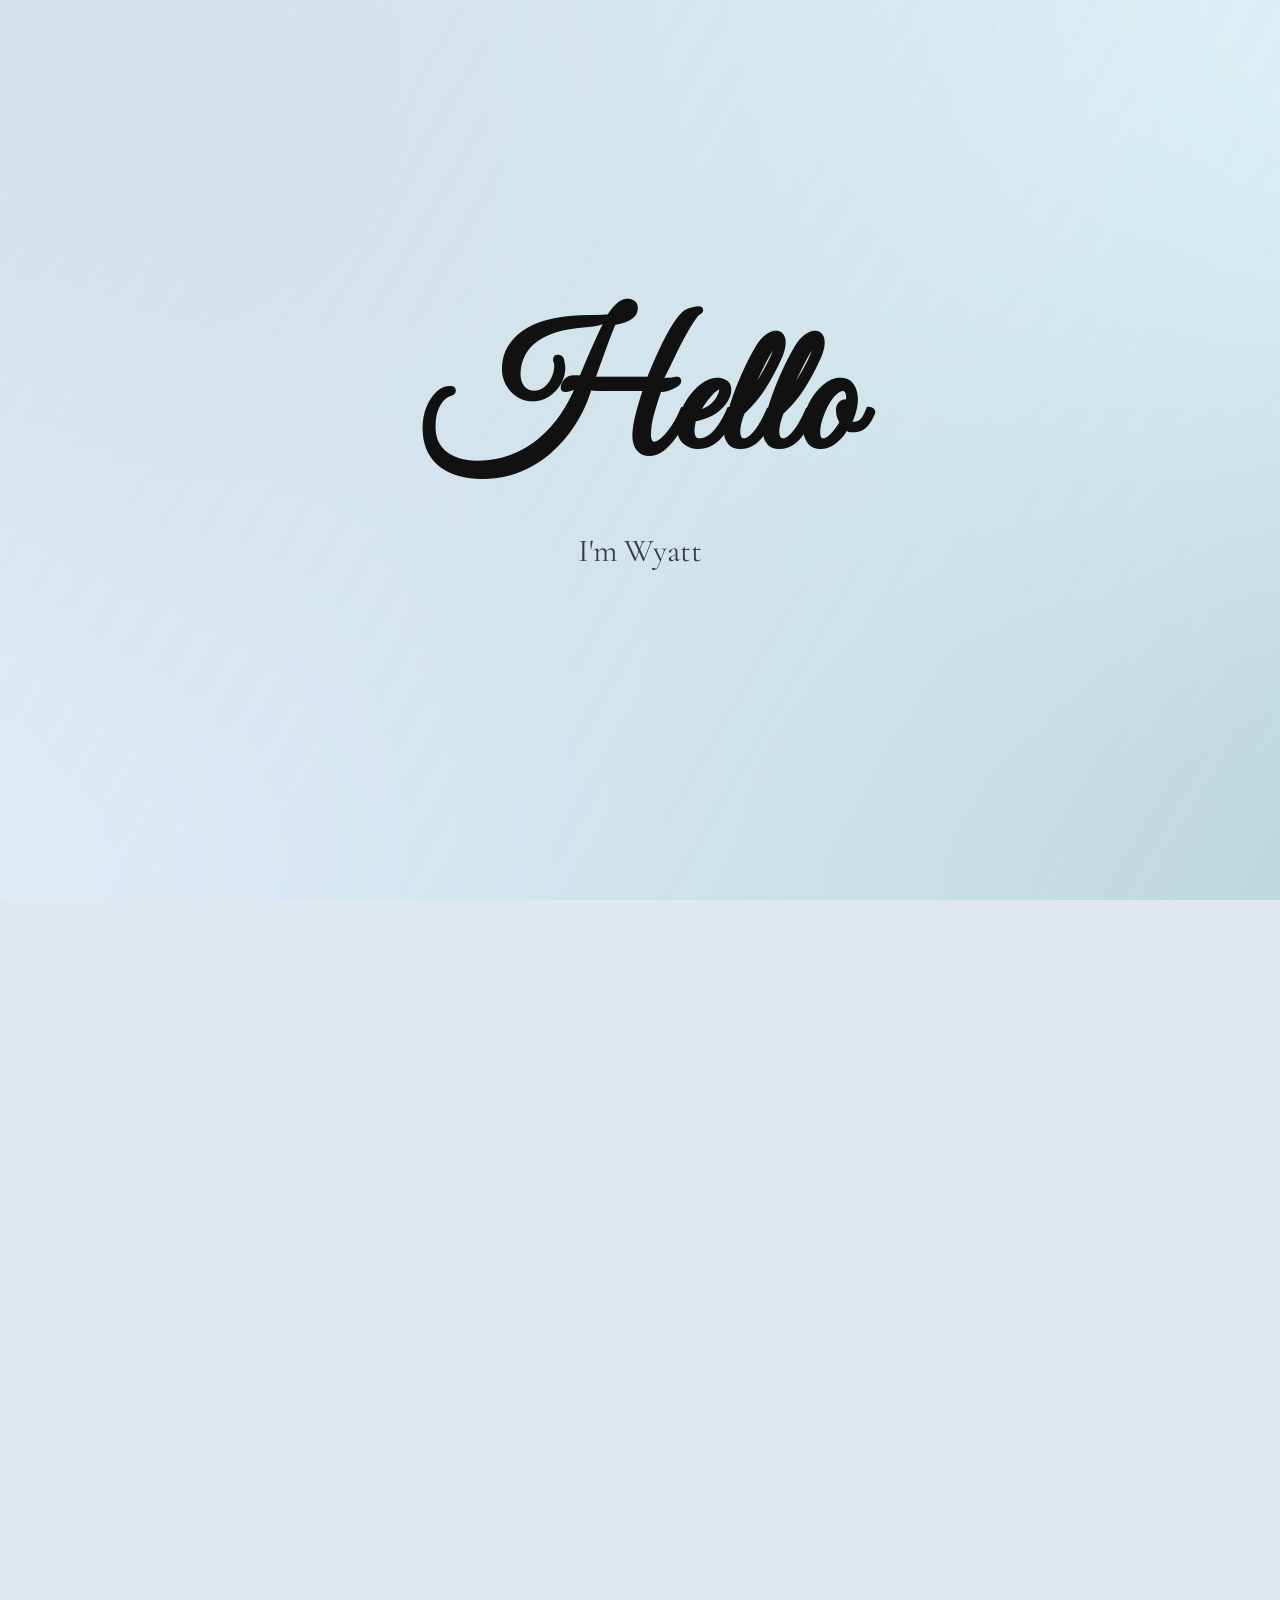
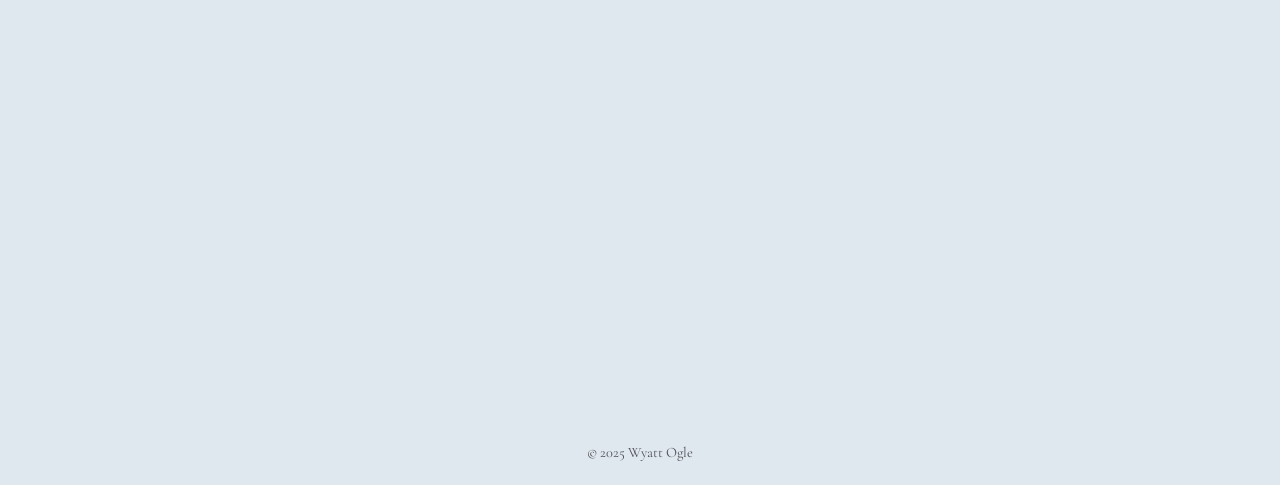
==== index.html @ b4d044b2 "worked heavily to completely change ui" ====
<!DOCTYPE html>
<html lang="en">
<head>
  <link href="https://fonts.googleapis.com/css2?family=Cormorant+Garamond:wght@400;500;600;700&family=Great+Vibes&display=swap" rel="stylesheet">
  <meta charset="UTF-8">
  <meta name="viewport" content="width=device-width, initial-scale=1.0">
  <title>Wyatt Ogle - Portfolio</title>
  <link rel="stylesheet" href="style.css">
</head>
<body>
  <section class="hero" id="hero">
    <div class="hero-inner">
      <h1 class="hero-title" id="hero-title">Hello</h1>
      <p class="hero-subtitle" id="hero-subtitle">I'm Wyatt</p>
      <p class="hero-hint" id="hero-hint" aria-hidden="true">Scroll for more</p>
    </div>
  </section>

  <div class="page-shell">
    <header class="topbar" id="topbar">
      <div class="topbar-inner">
        <nav class="tabs">
          <button class="tab active" type="button" data-tab="aboutme">About Me</button>
          <button class="tab" type="button" data-tab="education">Education</button>
          <button class="tab" type="button" data-tab="work">Experience</button>
          <button class="tab" type="button" data-tab="projects">Projects</button>
        </nav>
      </div>
    </header>

    <div class="container content-shell">
      <aside class="profile">
        <img src="images/your-headshot.jpg" class="profile-pic" alt="Wyatt Ogle headshot">
        <h1 class="profile-name" id="profile-name">Wyatt Ogle</h1>
        <div class="subtitle-badge" id="subtitle-badge">WashU CS &amp; Econ Student</div>
        <div class="profile-contact-list">
          <button class="contact-item" type="button" onclick="copyEmail()" title="Copy email">
            <span id="copy-popup" class="copy-popup">Email copied to clipboard</span>
            <span class="icon-box">
              <svg xmlns="http://www.w3.org/2000/svg" width="20" height="20" viewBox="0 0 24 24" fill="none" stroke="currentColor" stroke-width="2" stroke-linecap="round" stroke-linejoin="round" class="lucide lucide-mail-icon lucide-mail"><path d="m22 7-8.991 5.727a2 2 0 0 1-2.009 0L2 7"/><rect x="2" y="4" width="20" height="16" rx="2"/></svg>
            </span>
            <span>
              <span class="contact-label">EMAIL</span>
              <span class="contact-info-text" id="email-text">ogle.wyatt28@gmail.com</span>
            </span>
          </button>
          <a class="contact-item" id="linkedin-link" href="https://linkedin.com/in/wyattogle28" target="_blank">
            <span class="icon-box">
              <svg xmlns="http://www.w3.org/2000/svg" width="20" height="20" viewBox="0 0 24 24" fill="none" stroke="currentColor" stroke-width="2" stroke-linecap="round" stroke-linejoin="round" class="lucide lucide-linkedin-icon lucide-linkedin"><path d="M16 8a6 6 0 0 1 6 6v7h-4v-7a2 2 0 0 0-2-2 2 2 0 0 0-2 2v7h-4v-7a6 6 0 0 1 6-6z"/><rect width="4" height="12" x="2" y="9"/><circle cx="4" cy="4" r="2"/></svg>
            </span>
            <span>
              <span class="contact-label">LINKEDIN</span>
              <span class="contact-info-text" id="linkedin-text">linkedin.com/in/wyattogle28</span>
            </span>
          </a>
          <a class="contact-item" id="github-link" href="https://github.com/Wogle0724" target="_blank">
            <span class="icon-box">
              <svg xmlns="http://www.w3.org/2000/svg" width="20" height="20" viewBox="0 0 24 24" fill="none" stroke="currentColor" stroke-width="2" stroke-linecap="round" stroke-linejoin="round" class="lucide lucide-github-icon lucide-github"><path d="M15 22v-4a4.8 4.8 0 0 0-1-3.5c3 0 6-2 6-5.5.08-1.25-.27-2.48-1-3.5.28-1.15.28-2.35 0-3.5 0 0-1 0-3 1.5-2.64-.5-5.36-.5-8 0C6 2 5 2 5 2c-.3 1.15-.3 2.35 0 3.5A5.403 5.403 0 0 0 4 9c0 3.5 3 5.5 6 5.5-.39.49-.68 1.05-.85 1.65-.17.6-.22 1.23-.15 1.85v4"/><path d="M9 18c-4.51 2-5-2-7-2"/></svg>
            </span>
            <span>
              <span class="contact-label">GITHUB</span>
              <span class="contact-info-text" id="github-text">github.com/Wogle0724</span>
            </span>
          </a>
          <div class="contact-item not-link">
            <span class="icon-box">
              <svg xmlns="http://www.w3.org/2000/svg" width="20" height="20" viewBox="0 0 24 24" fill="none" stroke="currentColor" stroke-width="2" stroke-linecap="round" stroke-linejoin="round" class="lucide lucide-map-pin-icon lucide-map-pin"><path d="M20 10c0 4.993-5.539 10.193-7.399 11.799a1 1 0 0 1-1.202 0C9.539 20.193 4 14.993 4 10a8 8 0 0 1 16 0"/><circle cx="12" cy="10" r="3"/></svg>
            </span>
            <span>
              <span class="contact-label">LOCATION</span>
              <span class="contact-info-text" id="location-text">San Diego, CA</span>
            </span>
          </div>
        </div>
      </aside>

      <main class="main-content">
        <section id="aboutme" class="tab-content active">
          <h2 class="section-title section-title-primary">About Me</h2>

          <div class="about-grid">
            <div class="about-card about-overview">
              <h3 class="subsection-subtitle">Overview</h3>
              <div id="about-description"></div>
            </div>

            <div class="about-card">
              <h3 class="subsection-subtitle">Skills</h3>
              <p><span id="skills-text"></span></p>
            </div>

            <div class="about-card">
              <h3 class="subsection-subtitle">Interests</h3>
              <p><span id="interests-text"></span></p>
            </div>

            <div class="about-card about-groups">
              <h3 class="subsection-subtitle">Groups &amp; Involvement</h3>
              <ul id="groups-list"></ul>
            </div>
          </div>
        </section>

        <section id="education" class="tab-content">
          <h2 class="subsection-title section-title-primary section-title-tight">Education</h2>
          <div class="timeline" id="education-timeline"></div>
        </section>

        <section id="work" class="tab-content">
          <h2 class="subsection-title section-title-primary section-title-tight">Work Experience</h2>
          <div class="timeline" id="work-timeline"></div>

          <h2 class="subsection-title section-title-primary section-title-leadership">Leadership &amp; Involvement</h2>
          <div class="timeline" id="leadership-timeline"></div>
        </section>

        <section id="projects" class="tab-content">
          <h2 class="subsection-title section-title-primary section-title-tight">Projects</h2>
          <div class="projects-grid" id="projects-grid"></div>
        </section>
      </main>
    </div>
  </div>

  <footer>
    <p>© 2025 Wyatt Ogle</p>
  </footer>

  <script src="scripts/renderResume.js" defer></script>
  <script src="scripts/uiInteractions.js" defer></script>
</body>
</html>
---- style.css ----
:root {
  --background: #dfe7ef;
  --card: rgba(255, 255, 255, 0.25);
  --primary: #111111;
  --primary-gradient: linear-gradient(140deg, rgba(17, 17, 17, 0.12) 0%, rgba(17, 17, 17, 0.02) 100%);
  --secondary: #1f1f1f;
  --text: #111111;
  --dim-text: #2b2b2b;
  --border: rgba(0, 0, 0, 0.12);
  --contact-card-bg: rgba(255, 255, 255, 0.18);
  --shadow: 0 18px 40px rgba(0, 0, 0, 0.16);
  --glass-bg: linear-gradient(140deg, rgba(255, 255, 255, 0.48) 0%, rgba(255, 255, 255, 0.18) 100%);
  --glass-border: rgba(255, 255, 255, 0.55);
  --glass-shadow: 0 18px 40px rgba(0, 0, 0, 0.16);
  --glass-blur: 16px;
  --bg-image: url("images/background.png");
  --content-max: 1100px;
  --content-pad: 16px;
  --sidebar-width: 270px;
  --topbar-height: 64px;
}

body {
  font-family: 'Cormorant Garamond', serif;
  background: var(--background);
  background-image: var(--bg-image);
  background-size: cover;
  background-position: center;
  background-attachment: fixed;
  color: var(--text);
  margin: 0;
  padding: 0;
  position: relative;
}

body::before {
  content: "";
  position: fixed;
  inset: 0;
  background: linear-gradient(120deg, rgba(226, 236, 245, 0.88), rgba(210, 230, 240, 0.72));
  z-index: -1;
}

.profile-name, h1, h2, h3, h4 {
  font-family: 'Cormorant Garamond', serif;
  color: var(--text);
}

.section-title-primary {
  color: var(--primary);
}

.section-title-tight {
  margin-bottom: -0.6rem;
}

.section-title-leadership {
  margin-top: 1.5rem;
  margin-bottom: -0.8rem;
}

.page-shell {
  padding-bottom: 80px;
}

.hero {
  min-height: 100vh;
  display: grid;
  place-items: center;
  padding: 0 24px;
  text-align: center;
}

.hero-title {
  font-family: 'Great Vibes', cursive;
  font-size: clamp(4.5rem, 14vw, 11rem);
  letter-spacing: 0.02em;
  color: var(--primary);
  margin: 0;
  letter-spacing: 0.01em;
}

.hero-subtitle {
  margin: 12px 0 0 0;
  font-size: clamp(1.2rem, 2.8vw, 2rem);
  color: rgba(17, 17, 17, 0.8);
}

.hero-hint {
  margin: 12px 0 0 0;
  font-size: 1.1rem;
  color: rgba(17, 17, 17, 0.45);
  opacity: 0;
  transform: translateY(6px);
  transition: opacity 0.35s ease, transform 0.35s ease;
}

.hero-hint.show {
  opacity: 1;
  transform: translateY(0);
}

.topbar {
  position: fixed;
  top: 18px;
  left: 50%;
  transform: translate(-50%, -140%);
  opacity: 0;
  pointer-events: none;
  transition: none;
  width: min(var(--content-max), calc(100% - (var(--content-pad) * 2)));
  z-index: 20;
  will-change: transform, opacity;
}

.topbar-inner {
  background-color: var(--background);
  background-image: var(--bg-image);
  background-size: cover;
  background-position: center;
  background-attachment: fixed;
  border: none;
  border-radius: 0;
  box-shadow: 0 10px 28px rgba(0, 0, 0, 0.14);
  padding: 12px 0 10px;
  position: relative;
}

.topbar-inner::after {
  content: "";
  position: absolute;
  left: 0;
  right: 0;
  bottom: 0;
  height: 1px;
  background: rgba(0, 0, 0, 0.7);
  box-shadow: 0 4px 14px rgba(0, 0, 0, 0.28), 0 0 12px rgba(0, 0, 0, 0.25);
}

.container {
  display: grid;
  grid-template-columns: minmax(240px, var(--sidebar-width)) minmax(0, 1fr);
  gap: 32px;
  max-width: var(--content-max);
  margin: 0 auto;
  padding: calc(var(--topbar-height) + 20px) var(--content-pad) 0;
  align-items: start;
}

header, .profile, .main-content {
  background: transparent;
  border-color: transparent;
}

/* Left Sticky Profile Sidebar */
.profile {
  background: none;
  border-radius: 28px;
  box-shadow: none;
  padding: 28px 22px;
  min-width: 240px;
  max-width: var(--sidebar-width);
  display: flex;
  flex-direction: column;
  align-items: center;
  margin-bottom: 18px;
  text-align: center;
  position: sticky;
  top: calc(var(--topbar-height) + 44px);
  max-height: calc(100vh - 120px);
  overflow-y: auto;
  border: none;
  backdrop-filter: blur(12px);
  transform: translateX(-120%);
  opacity: 0;
  transition: none;
  will-change: transform, opacity;
}

.profile-name {
  font-size: 1.7rem;
  font-weight: 700;
  margin: 5px 0 10px 0;
  letter-spacing: -1.5px;
  color: var(--text);
}

.profile-pic {
  width: 140px;
  height: 140px;
  border-radius: 28px;
  object-fit: cover;
  margin-bottom: 12px;
  border: 2px solid rgba(17, 17, 17, 0.1);
  display: block;
  align-self: center;
}

.subtitle-badge {
  display: inline-block;
  background: rgba(17, 17, 17, 0.1);
  color: var(--primary);
  border-radius: 999px;
  font-size: 0.8rem;
  font-weight: 700;
  padding: 7px 24px 6px 24px;
  margin-bottom: 22px;
  margin-top: 10px;
}

.profile-contact-list {
  display: flex;
  flex-direction: column;
  gap: 12px;
  width: 100%;
  max-width: 100%;
  box-sizing: border-box;
}

.contact-item {
  display: flex;
  align-items: center;
  gap: 15px;
  padding: 12px 16px;
  background: rgba(255, 255, 255, 0.5);
  border: none;
  box-shadow: 0 10px 18px rgba(0, 0, 0, 0.12);
  width: 100%;
  min-width: 0;
  max-width: 100%;
  overflow: hidden;
  text-align: left;
  box-sizing: border-box;
  transition: transform 0.2s ease, box-shadow 0.2s ease;
  outline: none;
  cursor: pointer;
  position: relative;
  color: var(--text);
  border-radius: 18px;
  font-family: 'Cormorant Garamond', serif;
}

.contact-item:hover {
  transform: translateY(-2px);
  box-shadow: 0 14px 24px rgba(0, 0, 0, 0.16);
}

a.contact-item {
  text-decoration: none;
  color: inherit;
  border: none;
}

.icon-box {
  min-width: 40px;
  height: 40px;
  background: rgba(17, 17, 17, 0.08);
  border-radius: 14px;
  border: none;
  display: flex;
  align-items: center;
  justify-content: center;
}
.icon-box svg {
  stroke: var(--primary);
  color: var(--primary);
  fill: none;
}

.contact-label {
  display: block;
  font-size: 0.8rem;
  font-weight: 700;
  color: var(--primary);
  letter-spacing: 0.03em;
  margin-bottom: 2px;
  font-family: 'Cormorant Garamond', serif;
}

.contact-info-text {
  font-size: 0.95rem;
  color: var(--text);
  font-weight: 400;
  display: block;
  white-space: nowrap;
  text-overflow: ellipsis;
  overflow: hidden;
  max-width: 170px;
}

.not-link {
  cursor: default;
}

@media (max-width: 500px) {
  .contact-info-text {
    max-width: 90px;
  }
}

/* Right Main Content */
.main-content {
  flex: 1;
  background: none;
  border-radius: 24px;
  padding: 32px 32px 24px 32px;
  min-width: 0;
  display: flex;
  flex-direction: column;
  border: none;
  backdrop-filter: blur(14px);
  transform: translateX(48px);
  opacity: 0;
  transition: none;
  will-change: transform, opacity;
}

/* Tabs */
.tabs {
  display: flex;
  gap: 24px;
  width: 100%;
  border-bottom: none;
  margin-bottom: 0;
  justify-content: center;
}

.tab {
  border: none;
  padding: 10px 22px;
  font-size: 1.05rem;
  cursor: pointer;
  color: rgba(17, 17, 17, 0.7);
  border-radius: 999px;
  transition: box-shadow 0.2s ease, color 0.2s ease;
  font-weight: 600;
  text-align: center;
  font-family: 'Cormorant Garamond', serif;
  backdrop-filter: blur(6px);
  background: none;
  box-shadow: none;
}
.tab:hover {
  color: var(--primary);
  text-shadow: 0 0 30px rgba(0, 0, 0, 0.22);
}
.tab.active {
  background: none;
  color: var(--primary);
  text-shadow: 0 0 30px rgba(0, 0, 0, 0.22);
  font-weight: 700;
}

/* Tab Content */
.tab-content {
  display: none;
  animation: fadeIn 0.5s;
}
.tab-content.active {
  display: block;
}

@keyframes fadeIn {
  from {opacity: 0;}
  to {opacity: 1;}
}

/* Footer */
footer {
  text-align: center;
  margin: 40px 0 24px 0;
  color: rgba(17, 17, 17, 0.7);
  font-size: 0.9rem;
}

/* Responsive Design */
@media (max-width: 900px) {
  .container {
    grid-template-columns: 1fr;
    gap: 24px;
  }
  .profile {
    width: 100%;
    margin-bottom: 18px;
    padding: 18px 18px 12px 18px;
    position: relative;
    top: 0;
    max-height: none;
    transform: translateY(16px);
  }
  .topbar {
    width: calc(100% - 24px);
  }
  .topbar-inner {
    border-radius: 0;
  }
  .profile-pic {
    width: 90px;
    height: 90px;
    margin-right: 18px;
    margin-bottom: 18px;
  }
  .main-content {
    padding: 20px 10px;
  }
}

@media (max-width: 600px) {
  .profile, .main-content {
    border-radius: 0;
    box-shadow: none;
    padding: 12px 4vw;
  }
  .container {
    padding: calc(var(--topbar-height) + 16px) 12px 0;
  }
}

/* Projects Grid — match timeline card vibe */
.projects-grid {
  display: grid;
  grid-template-columns: 1fr 1fr;
  gap: 22px;                /* tighter like timeline spacing */
  margin-top: 1.5rem;       /* align with other sections */
}

.project-card {
  position: relative;
  display: block;
  border-radius: 22px;                      /* match .timeline-card radius */
  background: var(--contact-card-bg);       /* same card background */
  border: 1.5px solid var(--border);        /* same subtle outline */
  box-shadow: var(--shadow);
  overflow: hidden;
  cursor: pointer;
  transition: transform 120ms ease, box-shadow 120ms ease, border-color 120ms ease;
}

/* keep the lift small like other components */
.project-card:hover {
  transform: translateY(-2px);
  box-shadow: 0 12px 26px rgba(0, 0, 0, 0.14);
  border-color: rgba(0, 0, 0, 0.2);
}

/* image keeps consistent ratio and rounded corners inside the card */
.project-card img {
  width: 100%;
  aspect-ratio: 16 / 9;     /* consistent tile height */
  object-fit: cover;
  display: block;
  border-bottom: 1px solid var(--border);
}

/* turn overlay into a neat caption bar instead of full gradient */
.project-overlay {
  position: static;         /* sit as a normal caption block */
  background: transparent;
  padding: 12px 14px 14px 14px;
}

.project-overlay h3 {
  margin: 0 0 4px 0;
  font-size: 1.1rem;
  font-weight: 700;
  color: var(--primary);
  text-shadow: none;        /* match timeline text look */
  letter-spacing: 0.01em;
}

.project-overlay p {
  margin: 0;
  font-size: 0.98rem;
  color: var(--dim-text);   /* match secondary text tone */
  opacity: 1;
}

/* Keyboard focus like other subtle buttons */
.project-card:focus-visible {
  outline: none;
  box-shadow: 0 0 0 3px rgba(245,176,65,0.22);
}

/* Responsive: single column on small screens */
@media (max-width: 800px) {
  .projects-grid {
    grid-template-columns: 1fr;
  }
}

/* Remove default link underline for project tiles */
.project-card,
.project-card:link,
.project-card:visited,
.project-card:hover,
.project-card:active {
  text-decoration: none;
  color: inherit;
}

/* Make sure inner text never gets underlined on hover */
.project-card h3,
.project-card p {
  text-decoration: none;
}

/* Timeline */
.timeline {
  position: relative;
  margin: 2.5rem 0 0 0;
  max-width: 650px;
  display: flex;
  flex-direction: column;
  gap: 2.5rem;
}

.timeline::before {
  content: "";
  position: absolute;
  left: 38px;
  top: calc(40px + 1rem);
  bottom: calc(40px + 1rem);
  width: 2.5px;
  background: var(--border);
  z-index: 0;
}

.timeline-card {
  position: relative;
  display: flex;
  align-items: center;
  background: var(--contact-card-bg);
  border-radius: 22px;
  border: 1.5px solid var(--border); /* Adjust the last value for opacity */
  min-height: 120px;
  padding: 1.2rem 1.7rem 1.2rem 3.7rem;
  z-index: 1;
}

.timeline-dot {
  position: absolute;
  left: 18px;
  top: 50%;
  transform: translateY(-50%);
  width: 12px;
  height: 12px;
  background: rgba(17, 17, 17, 0.08);
  border: 3px solid var(--primary);
  border-radius: 50%;
  box-shadow: 0 0 0 3px var(--border);
  z-index: 2;
}

.timeline-card-content {
  width: 100%;
}

.timeline-card-header {
  display: flex;
  justify-content: space-between;
  align-items: center;
  gap: 16px;
  margin-bottom: 0.7rem;
}

.timeline-card li > b,
.timeline-card p > b {
  color: var(--secondary);
}

.timeline-pill {
  margin-left: auto; /* For fallback */
  background: rgba(17, 17, 17, 0.08);
  color: var(--primary);
  border-radius: 10px;
  padding: 5px 18px 4px 18px;
  font-weight: 600;
  font-size: 1.08rem;
  display: inline-block;
  letter-spacing: 0.02em;
  white-space: nowrap;
}

.timeline-card-header h3 {
  font-size: 1.2rem;
  font-weight: 500;
  margin: 0;
  color: var(--primary);
}

.timeline-card ul {
  margin: 0.7rem 0 0 0;
  padding-left: 1.2em;
  font-size: 1.02rem;
  color: var(--text);
  list-style: none;
}

.timeline-card ul li {
  margin: 0.6em 0;
  line-height: 1.5;
  list-style-type: disc;
}

@media (max-width: 700px) {
  .timeline {
    max-width: 100%;
    padding-left: 0;
  }
  .timeline-card {
    padding-left: 2.7rem;
  }
  .timeline-dot {
    left: 6px;
  }
  .timeline::before {
    left: 14px;
  }
}

.copy-popup {
  position: fixed;
  left: 50%;
  bottom: 40px;
  transform: translateX(-50%);
  background: #111111;
  color: #f5f5f5;
  padding: 12px 26px;
  border-radius: 16px;
  font-weight: 700;
  font-size: 1rem;
  letter-spacing: 0.01em;
  box-shadow: 0 10px 24px rgba(0, 0, 0, 0.2);
  opacity: 0;
  pointer-events: none;
  z-index: 9999;
  transition: opacity 0.28s;
}
.copy-popup.show {
  opacity: 1;
}

.position-title {
  display: block;
  margin-top: -5px;
  margin-bottom: 1rem;
  font-size: 1.08rem;
  font-weight: 500;
  color: var(--primary);    /* Gold */
  font-family: 'Cormorant Garamond', serif;
  letter-spacing: 0.01em;
}

/* One-card layout for the project detail */
.project-detail {
  background: var(--contact-card-bg);
  border: 1.5px solid var(--border);
  border-radius: 22px;
  box-shadow: var(--shadow);
  padding: 18px;
  display: grid;
  gap: 16px;
}

/* Make inner sections transparent so it reads as one card */
.project-detail-header,
.project-detail-bullets,
.project-detail-demo {
  background: transparent;
  border: 0;
  box-shadow: none;
  padding: 0;
}

/* Soft separators between sections (not after the last one) */
.project-detail > .project-detail-header,
.project-detail > .project-detail-bullets {
  padding-bottom: 16px;
  border-bottom: 1px solid var(--border);
}
.project-detail > .project-detail-demo { padding-top: 4px; }

/* Compact, subtle back button (doesn't span) */
.back-button {
  width: 90px;
  align-self: start;           /* keep it small on the left */
  display: flex;
  gap: 6px;
  padding: 6px 10px;
  border-radius: 12px;
  border: 1px solid rgba(245,176,65,0.25);
  background: transparent;     /* no filled chip */
  color: var(--text);
  cursor: pointer;
  font-weight: 600;
  transition: border-color 120ms ease, transform 120ms ease, box-shadow 120ms ease, background 120ms ease;
}
.back-button .back-btn-line{
  margin-top: 2.5px;
}
.back-button svg { stroke: var(--primary); }
.back-button:hover {
  transform: translateY(-1px);
  border-color: rgba(245,176,65,0.45);
  background: #181824;
  box-shadow: 0 6px 22px rgba(245,176,65,0.10);
}
.back-button:focus-visible {
  outline: none;
  box-shadow: 0 0 0 3px rgba(245,176,65,0.22);
}

/* Keep header layout + polish image inside the single card */
.project-detail-header {
  display: grid;
  grid-template-columns: 1fr 1fr;
  gap: 16px;
  align-items: start;
}
@media (max-width: 900px) {
  .project-detail-header { grid-template-columns: 1fr; }
}

.project-detail-image {
  width: 100%;
  height: auto;
  max-height: 300px;
  object-fit: cover;
  border-radius: 16px;
  border: 1.5px solid var(--border);
  box-shadow: 0 10px 30px rgba(0,0,0,0.25);
}

.project-detail-meta h2 {
  margin: 0 0 4px 0;
  font-size: clamp(1.2rem, 2.5vw, 1.6rem); /* scales with viewport */
  font-weight: 700;
  color: var(--primary);
  letter-spacing: 0.01em;
  text-shadow: 0 2px 6px #18182470;
  text-wrap: balance;  /* balance lines for aesthetics */
}

.project-detail-meta{
  display: grid;
  grid-template-rows: auto 1fr; /* top row, spacer row, bottom row */
  gap: 16px;  
}

.project-detail-meta-top {
  display: flex;       /* so back button can align nicely */
  justify-content: flex-start;
  align-items: center;
  align-self: start;   /* stick to top */
}

.project-detail-meta-bottom {
  margin-top: auto;
  display: flex;
  flex-direction: column;
  gap: 6px;            /* spacing between h2, role, tech, etc. */
  align-self: end;     /* stick to bottom */
  position: relative;
  bottom: 0;
}

.project-role { opacity: 0.92; color: var(--text); margin-bottom: 6px; }
.project-tech { opacity: 0.9; color: var(--dim-text); font-size: 1rem; }

/* Bullets & demo content harmonized */
.project-detail-bullets ul {
  margin: 6px 0 0 1rem;
  padding: 0;
  list-style: disc;
  color: var(--text);
}
.project-detail-bullets li { margin: 6px 0; }

.project-detail-demo h3 {
  margin: 2px 0 10px 0;
  color: var(--primary);
  font-size: 1.1rem;
}

/* Video container matches the single-card vibe without extra card chrome */
.video-embed,
.video-placeholder {
  border-radius: 16px;
  overflow: hidden;
  box-shadow: var(--shadow);
  border: 1.5px solid var(--border);
  background: #0f0f16;
}
.video-embed { aspect-ratio: 16 / 9; max-width: 900px; }
.video-embed iframe { width: 100%; height: 100%; border: 0; display: block; }
.video-placeholder { opacity: 0.85; padding: 18px; color: var(--dim-text); max-width: 900px; }


/* ===== About Me layout ===== */
#aboutme .about-grid {
  display: grid;
  grid-template-columns: 1fr 1fr;  /* overview wide, details narrow */
  gap: 16px 24px;
  margin-top: 8px;
}
#aboutme .about-card {
  background: linear-gradient(180deg, rgba(255, 255, 255, 0.08) 0%, rgba(255, 255, 255, 0.02) 100%);
  border: none;
  border-radius: 18px;
  padding: 18px 20px;
  box-shadow: 0 0 30px rgba(0, 0, 0, 0.12);
  backdrop-filter: blur(12px);
}
#aboutme .about-card h3.subsection-subtitle {
  margin: 0 0 10px 0;
  color: var(--primary);
  font-weight: 700;
  font-size: 1.5rem;
  font-family: 'Cormorant Garamond', serif;
  letter-spacing: 0.02em;
}

/* Make the overview span the row; its paragraphs can sit in 2 cols */
#aboutme .about-overview {
  grid-column: 1 / -1; /* full width top row */
}
#about-description {
  display: grid;
  grid-template-columns: 1fr 1fr;
  gap: 12px 20px;
}

/* Groups card can stretch if needed */
#aboutme .about-groups {
  grid-column: 1 / -1; /* full width bottom row on desktop */
}

/* Groups list spacing */
#groups-list {
  margin: 6px 0 0 1rem;
  padding: 0;
  list-style: disc;
  font-size: 1.15rem;
  font-family: 'Cormorant Garamond', serif;
}
#groups-list li { margin: 4px 0; line-height: 1.4; }

/* Inline label alignment for Skills/Interests */
#aboutme p {
  margin: 6px 0;
  line-height: 1.6;
  font-size: 1.15rem;
  font-family: 'Cormorant Garamond', serif;
}
#aboutme p strong {
  display: inline-block;
  min-width: 90px; /* label width for Skills/Interests */
  font-family: 'Cormorant Garamond', serif;
  font-size: 1rem;
}

/* Responsive */
@media (max-width: 900px) {
  #aboutme .about-grid {
    grid-template-columns: 1fr; /* stack */
  }
  #about-description {
    grid-template-columns: 1fr; /* paragraphs stack */
  }
  #aboutme .about-groups {
    grid-column: auto;
  }
}

/* Glass effect for widgets and cards (override base surfaces) */
.profile,
.main-content,
.contact-item,
.project-card,
.timeline-card,
.project-detail,
#aboutme .about-card,
.video-embed,
.video-placeholder {
  background: var(--glass-bg);
  border: 1.5px solid var(--glass-border);
  box-shadow: var(--glass-shadow);
  backdrop-filter: blur(var(--glass-blur));
  -webkit-backdrop-filter: blur(var(--glass-blur));
}
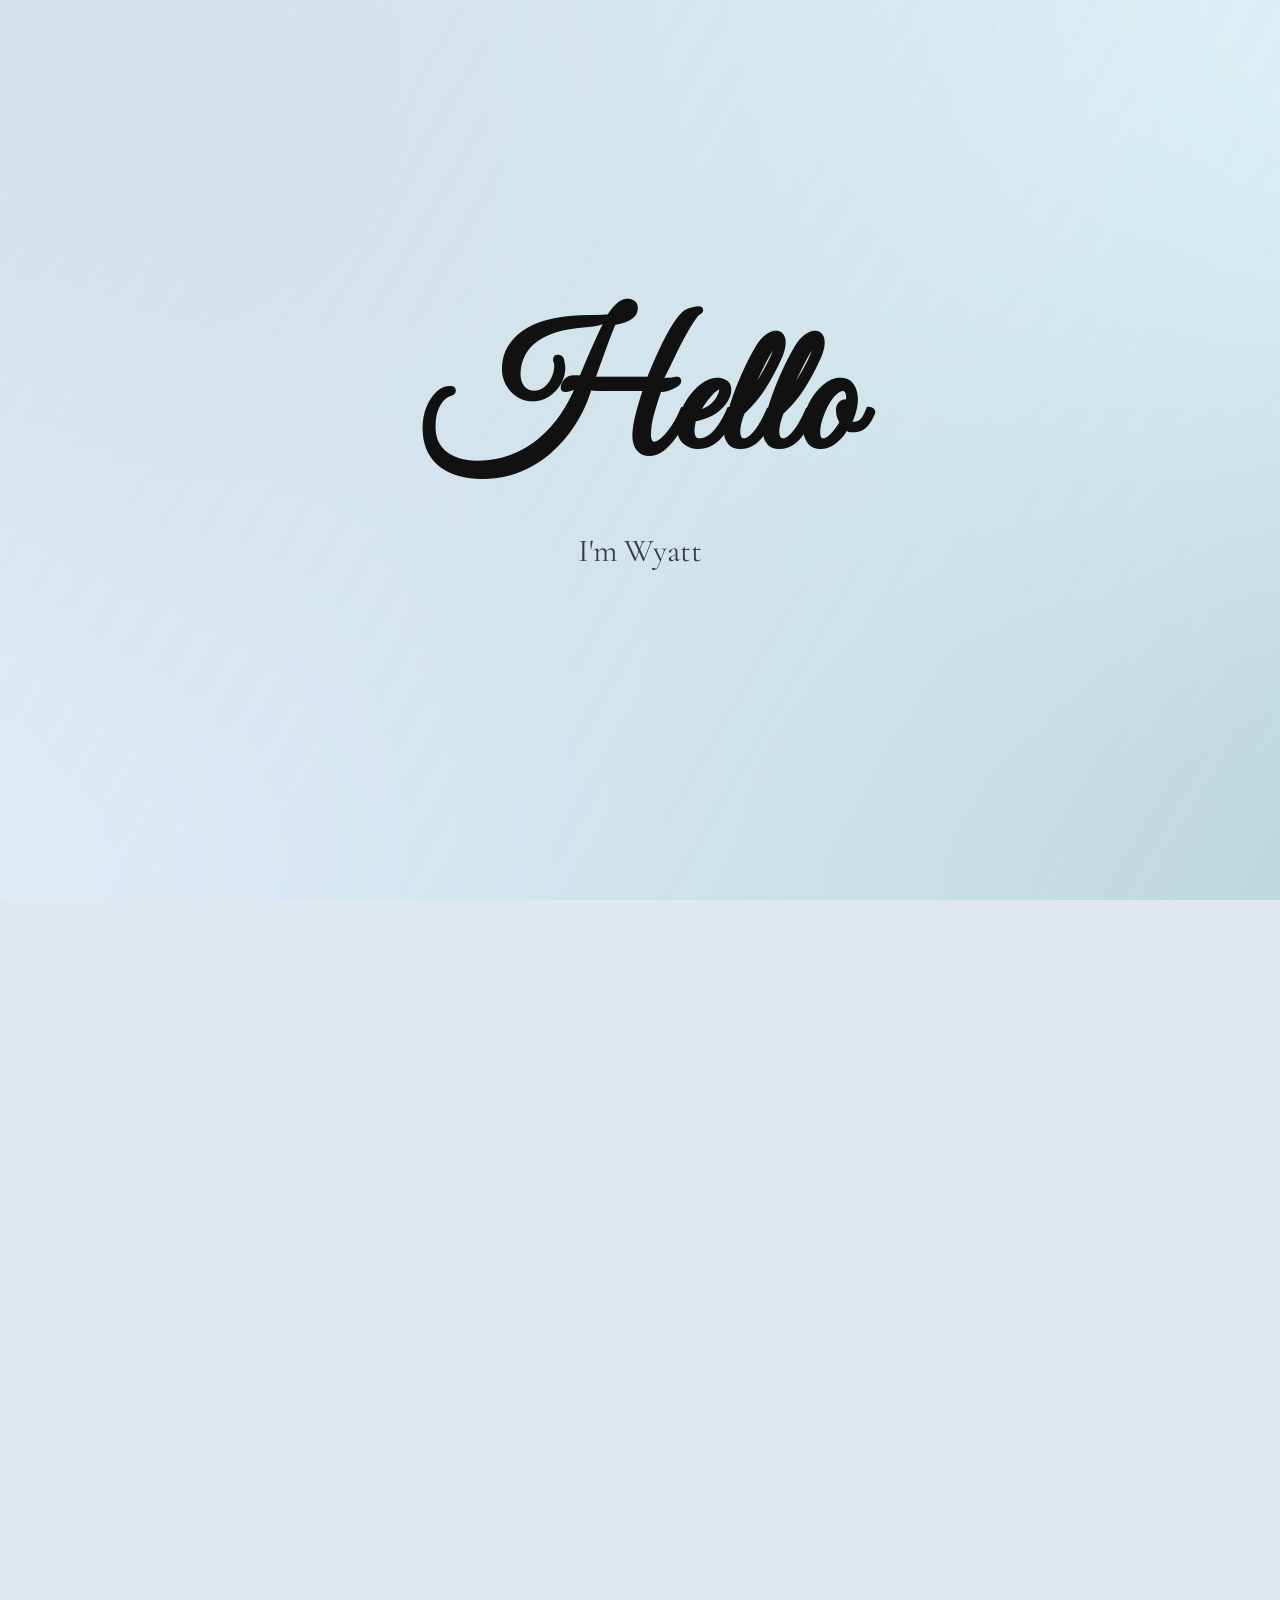
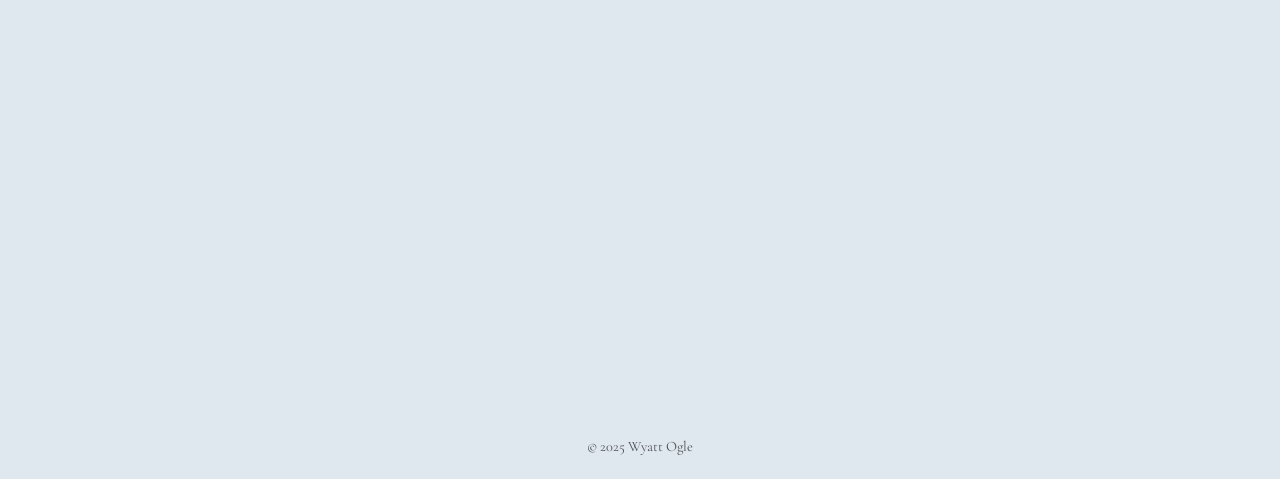
==== commit 2d77c4dd: "worked on styling even more" ====
--- a/index.html
+++ b/index.html
@@ -8,6 +8,18 @@
   <link rel="stylesheet" href="style.css">
 </head>
 <body>
+  <header class="topbar" id="topbar">
+    <div class="topbar-inner">
+      <nav class="tabs">
+        <button class="tab active" type="button" data-tab="aboutme">About Me</button>
+        <button class="tab" type="button" data-tab="education">Education</button>
+        <button class="tab" type="button" data-tab="work">Experience</button>
+        <button class="tab" type="button" data-tab="projects">Projects</button>
+      </nav>
+    </div>
+  </header>
+
+  <div class="content-mask-wrap">
   <section class="hero" id="hero">
     <div class="hero-inner">
       <h1 class="hero-title" id="hero-title">Hello</h1>
@@ -17,17 +29,6 @@
   </section>
 
   <div class="page-shell">
-    <header class="topbar" id="topbar">
-      <div class="topbar-inner">
-        <nav class="tabs">
-          <button class="tab active" type="button" data-tab="aboutme">About Me</button>
-          <button class="tab" type="button" data-tab="education">Education</button>
-          <button class="tab" type="button" data-tab="work">Experience</button>
-          <button class="tab" type="button" data-tab="projects">Projects</button>
-        </nav>
-      </div>
-    </header>
-
     <div class="container content-shell">
       <aside class="profile">
         <img src="images/your-headshot.jpg" class="profile-pic" alt="Wyatt Ogle headshot">
@@ -125,6 +126,7 @@
   <footer>
     <p>© 2025 Wyatt Ogle</p>
   </footer>
+  </div>
 
   <script src="scripts/renderResume.js" defer></script>
   <script src="scripts/uiInteractions.js" defer></script>
--- a/style.css
+++ b/style.css
@@ -1,23 +1,20 @@
 :root {
   --background: #dfe7ef;
-  --card: rgba(255, 255, 255, 0.25);
   --primary: #111111;
-  --primary-gradient: linear-gradient(140deg, rgba(17, 17, 17, 0.12) 0%, rgba(17, 17, 17, 0.02) 100%);
   --secondary: #1f1f1f;
   --text: #111111;
   --dim-text: #2b2b2b;
   --border: rgba(0, 0, 0, 0.12);
-  --contact-card-bg: rgba(255, 255, 255, 0.18);
-  --shadow: 0 18px 40px rgba(0, 0, 0, 0.16);
   --glass-bg: linear-gradient(140deg, rgba(255, 255, 255, 0.48) 0%, rgba(255, 255, 255, 0.18) 100%);
   --glass-border: rgba(255, 255, 255, 0.55);
-  --glass-shadow: 0 18px 40px rgba(0, 0, 0, 0.16);
+  --glass-shadow: 0 10px 30px rgba(0, 0, 0, 0.16);
   --glass-blur: 16px;
   --bg-image: url("images/background.png");
   --content-max: 1100px;
   --content-pad: 16px;
   --sidebar-width: 270px;
   --topbar-height: 64px;
+  --topbar-mask-height: 82px; /* top offset (18px) + bar height */
 }
 
 body {
@@ -46,21 +43,20 @@
   color: var(--text);
 }
 
-.section-title-primary {
-  color: var(--primary);
-}
-
-.section-title-tight {
-  margin-bottom: -0.6rem;
-}
-
-.section-title-leadership {
-  margin-top: 1.5rem;
-  margin-bottom: -0.8rem;
-}
+.section-title-primary { 
+  color: var(--primary); 
+  font-family: 'Cormorant Garamond', serif;
+  font-size: 2.5rem;
+  font-weight: 700;
+  letter-spacing: 0.02em;
+  margin-bottom: 1.5rem;
+  text-shadow: 0 1px 10px rgba(0, 0, 0, 0.15);
+}
+.section-title-tight { margin-bottom: -0.6rem; }
+.section-title-leadership { margin-top: 1.5rem; margin-bottom: -0.8rem; }
 
 .page-shell {
-  padding-bottom: 80px;
+  padding-bottom: 40px;
 }
 
 .hero {
@@ -74,20 +70,20 @@
 .hero-title {
   font-family: 'Great Vibes', cursive;
   font-size: clamp(4.5rem, 14vw, 11rem);
-  letter-spacing: 0.02em;
+  letter-spacing: 0.01em;
   color: var(--primary);
   margin: 0;
-  letter-spacing: 0.01em;
-}
-
+}
+
+.hero-subtitle,
+.hero-hint {
+  margin: 12px 0 0 0;
+}
 .hero-subtitle {
-  margin: 12px 0 0 0;
   font-size: clamp(1.2rem, 2.8vw, 2rem);
   color: rgba(17, 17, 17, 0.8);
 }
-
 .hero-hint {
-  margin: 12px 0 0 0;
   font-size: 1.1rem;
   color: rgba(17, 17, 17, 0.45);
   opacity: 0;
@@ -101,40 +97,67 @@
 }
 
 .topbar {
+  --topbar-inner-width: min(var(--content-max), calc(100% - (var(--content-pad) * 2)));
   position: fixed;
-  top: 18px;
-  left: 50%;
-  transform: translate(-50%, -140%);
+  top: 0;
+  left: 0;
+  right: 0;
+  width: 100%;
+  height: var(--topbar-mask-height);
+  transform: translateY(-140%);
   opacity: 0;
   pointer-events: none;
   transition: none;
-  width: min(var(--content-max), calc(100% - (var(--content-pad) * 2)));
   z-index: 20;
   will-change: transform, opacity;
-}
-
-.topbar-inner {
-  background-color: var(--background);
-  background-image: var(--bg-image);
-  background-size: cover;
-  background-position: center;
-  background-attachment: fixed;
-  border: none;
-  border-radius: 0;
-  box-shadow: 0 10px 28px rgba(0, 0, 0, 0.14);
-  padding: 12px 0 10px;
-  position: relative;
-}
-
-.topbar-inner::after {
+  display: flex;
+  justify-content: center;
+  align-items: flex-end;
+  backdrop-filter: blur(14px);
+  -webkit-backdrop-filter: blur(14px);
+}
+
+/* Opacity gradient: 0 from left edge to topbar-inner start, opaque on topbar-inner, 0 from topbar-inner end to right edge; 0 at top then full opacity from 22% down */
+.topbar::before {
+  content: "";
+  position: absolute;
+  inset: 0;
+  z-index: 0;
+  background: linear-gradient(120deg, rgba(226, 236, 245, 0.88), rgba(210, 230, 240, 0.72));
+  mask-image:
+    linear-gradient(to right, transparent 0, black calc(50% - var(--topbar-inner-width) / 2), black calc(50% + var(--topbar-inner-width) / 2), transparent 100%),
+    linear-gradient(to bottom, transparent 0, transparent 22%, black 100%);
+  mask-size: 100% 100%;
+  mask-position: 0 0;
+  mask-composite: intersect;
+  -webkit-mask-image:
+    linear-gradient(to right, transparent 0, black calc(50% - var(--topbar-inner-width) / 2), black calc(50% + var(--topbar-inner-width) / 2), transparent 100%),
+    linear-gradient(to bottom, transparent 0, transparent 22%, black 100%);
+  -webkit-mask-size: 100% 100%;
+  -webkit-mask-position: 0 0;
+  -webkit-mask-composite: source-in;
+}
+
+.topbar::after {
   content: "";
   position: absolute;
   left: 0;
   right: 0;
   bottom: 0;
   height: 1px;
+  z-index: 1;
   background: rgba(0, 0, 0, 0.7);
   box-shadow: 0 4px 14px rgba(0, 0, 0, 0.28), 0 0 12px rgba(0, 0, 0, 0.25);
+}
+
+.topbar-inner {
+  position: relative;
+  z-index: 1;
+  background: transparent;
+  border: none;
+  border-radius: 0;
+  padding: 12px 0 10px;
+  width: var(--topbar-inner-width);
 }
 
 .container {
@@ -147,30 +170,26 @@
   align-items: start;
 }
 
-header, .profile, .main-content {
+header {
   background: transparent;
   border-color: transparent;
 }
 
-/* Left Sticky Profile Sidebar */
+/* Left Sticky Profile Sidebar (no card chrome – inner items are cards) */
 .profile {
-  background: none;
   border-radius: 28px;
-  box-shadow: none;
-  padding: 28px 22px;
+  padding: 28px 22px 30px 22px;
   min-width: 240px;
   max-width: var(--sidebar-width);
   display: flex;
   flex-direction: column;
   align-items: center;
-  margin-bottom: 18px;
+  margin-bottom: 24px;
   text-align: center;
   position: sticky;
-  top: calc(var(--topbar-height) + 44px);
+  top: calc(var(--topbar-height) + 20px);
   max-height: calc(100vh - 120px);
   overflow-y: auto;
-  border: none;
-  backdrop-filter: blur(12px);
   transform: translateX(-120%);
   opacity: 0;
   transition: none;
@@ -182,13 +201,12 @@
   font-weight: 700;
   margin: 5px 0 10px 0;
   letter-spacing: -1.5px;
-  color: var(--text);
 }
 
 .profile-pic {
   width: 140px;
   height: 140px;
-  border-radius: 28px;
+  border-radius: 50%;
   object-fit: cover;
   margin-bottom: 12px;
   border: 2px solid rgba(17, 17, 17, 0.1);
@@ -222,9 +240,6 @@
   align-items: center;
   gap: 15px;
   padding: 12px 16px;
-  background: rgba(255, 255, 255, 0.5);
-  border: none;
-  box-shadow: 0 10px 18px rgba(0, 0, 0, 0.12);
   width: 100%;
   min-width: 0;
   max-width: 100%;
@@ -248,7 +263,6 @@
 a.contact-item {
   text-decoration: none;
   color: inherit;
-  border: none;
 }
 
 .icon-box {
@@ -301,14 +315,11 @@
 /* Right Main Content */
 .main-content {
   flex: 1;
-  background: none;
   border-radius: 24px;
   padding: 32px 32px 24px 32px;
   min-width: 0;
   display: flex;
   flex-direction: column;
-  border: none;
-  backdrop-filter: blur(14px);
   transform: translateX(48px);
   opacity: 0;
   transition: none;
@@ -327,6 +338,7 @@
 
 .tab {
   border: none;
+  outline: none;
   padding: 10px 22px;
   font-size: 1.05rem;
   cursor: pointer;
@@ -339,17 +351,18 @@
   backdrop-filter: blur(6px);
   background: none;
   box-shadow: none;
-}
-.tab:hover {
+  -webkit-tap-highlight-color: transparent;
+}
+.tab:focus-visible {
+  outline: 2px solid rgba(17, 17, 17, 0.4);
+  outline-offset: 2px;
+}
+.tab:hover,
+.tab.active {
   color: var(--primary);
   text-shadow: 0 0 30px rgba(0, 0, 0, 0.22);
 }
-.tab.active {
-  background: none;
-  color: var(--primary);
-  text-shadow: 0 0 30px rgba(0, 0, 0, 0.22);
-  font-weight: 700;
-}
+.tab.active { font-weight: 700; }
 
 /* Tab Content */
 .tab-content {
@@ -378,9 +391,13 @@
   .container {
     grid-template-columns: 1fr;
     gap: 24px;
+    align-items: center;
   }
   .profile {
     width: 100%;
+    max-width: var(--sidebar-width);
+    margin-left: auto;
+    margin-right: auto;
     margin-bottom: 18px;
     padding: 18px 18px 12px 18px;
     position: relative;
@@ -388,11 +405,18 @@
     max-height: none;
     transform: translateY(16px);
   }
-  .topbar {
-    width: calc(100% - 24px);
-  }
   .topbar-inner {
     border-radius: 0;
+    padding: 10px var(--content-pad);
+  }
+  .tabs {
+    flex-wrap: wrap;
+    justify-content: center;
+    gap: 10px;
+  }
+  .tab {
+    padding: 8px 16px;
+    font-size: 0.95rem;
   }
   .profile-pic {
     width: 90px;
@@ -416,45 +440,39 @@
   }
 }
 
-/* Projects Grid — match timeline card vibe */
+/* Projects Grid */
 .projects-grid {
   display: grid;
   grid-template-columns: 1fr 1fr;
-  gap: 22px;                /* tighter like timeline spacing */
-  margin-top: 1.5rem;       /* align with other sections */
+  gap: 22px;
+  margin-top: 1.5rem;
 }
 
 .project-card {
   position: relative;
   display: block;
-  border-radius: 22px;                      /* match .timeline-card radius */
-  background: var(--contact-card-bg);       /* same card background */
-  border: 1.5px solid var(--border);        /* same subtle outline */
-  box-shadow: var(--shadow);
+  border-radius: 22px;
   overflow: hidden;
   cursor: pointer;
   transition: transform 120ms ease, box-shadow 120ms ease, border-color 120ms ease;
 }
 
-/* keep the lift small like other components */
 .project-card:hover {
   transform: translateY(-2px);
   box-shadow: 0 12px 26px rgba(0, 0, 0, 0.14);
   border-color: rgba(0, 0, 0, 0.2);
 }
 
-/* image keeps consistent ratio and rounded corners inside the card */
 .project-card img {
   width: 100%;
-  aspect-ratio: 16 / 9;     /* consistent tile height */
+  aspect-ratio: 16 / 9;
   object-fit: cover;
   display: block;
   border-bottom: 1px solid var(--border);
 }
 
-/* turn overlay into a neat caption bar instead of full gradient */
 .project-overlay {
-  position: static;         /* sit as a normal caption block */
+  position: static;
   background: transparent;
   padding: 12px 14px 14px 14px;
 }
@@ -464,19 +482,19 @@
   font-size: 1.1rem;
   font-weight: 700;
   color: var(--primary);
-  text-shadow: none;        /* match timeline text look */
   letter-spacing: 0.01em;
 }
 
 .project-overlay p {
   margin: 0;
   font-size: 0.98rem;
-  color: var(--dim-text);   /* match secondary text tone */
+  color: var(--dim-text);
   opacity: 1;
 }
 
-/* Keyboard focus like other subtle buttons */
-.project-card:focus-visible {
+/* Keyboard focus (shared with back-button) */
+.project-card:focus-visible,
+.back-button:focus-visible {
   outline: none;
   box-shadow: 0 0 0 3px rgba(245,176,65,0.22);
 }
@@ -511,29 +529,16 @@
   max-width: 650px;
   display: flex;
   flex-direction: column;
-  gap: 2.5rem;
-}
-
-.timeline::before {
-  content: "";
-  position: absolute;
-  left: 38px;
-  top: calc(40px + 1rem);
-  bottom: calc(40px + 1rem);
-  width: 2.5px;
-  background: var(--border);
-  z-index: 0;
+  gap: 2rem;
 }
 
 .timeline-card {
   position: relative;
   display: flex;
   align-items: center;
-  background: var(--contact-card-bg);
   border-radius: 22px;
-  border: 1.5px solid var(--border); /* Adjust the last value for opacity */
   min-height: 120px;
-  padding: 1.2rem 1.7rem 1.2rem 3.7rem;
+  padding: 1.2rem 1.7rem 1.7rem 3.7rem;
   z-index: 1;
 }
 
@@ -583,7 +588,7 @@
 
 .timeline-card-header h3 {
   font-size: 1.2rem;
-  font-weight: 500;
+  font-weight: 900;
   margin: 0;
   color: var(--primary);
 }
@@ -612,9 +617,6 @@
   }
   .timeline-dot {
     left: 6px;
-  }
-  .timeline::before {
-    left: 14px;
   }
 }
 
@@ -646,17 +648,14 @@
   margin-bottom: 1rem;
   font-size: 1.08rem;
   font-weight: 500;
-  color: var(--primary);    /* Gold */
+  color: var(--primary);
   font-family: 'Cormorant Garamond', serif;
   letter-spacing: 0.01em;
 }
 
 /* One-card layout for the project detail */
 .project-detail {
-  background: var(--contact-card-bg);
-  border: 1.5px solid var(--border);
   border-radius: 22px;
-  box-shadow: var(--shadow);
   padding: 18px;
   display: grid;
   gap: 16px;
@@ -680,34 +679,27 @@
 }
 .project-detail > .project-detail-demo { padding-top: 4px; }
 
-/* Compact, subtle back button (doesn't span) */
 .back-button {
   width: 90px;
-  align-self: start;           /* keep it small on the left */
+  align-self: start;
   display: flex;
   gap: 6px;
   padding: 6px 10px;
   border-radius: 12px;
   border: 1px solid rgba(245,176,65,0.25);
-  background: transparent;     /* no filled chip */
+  background: transparent;
   color: var(--text);
   cursor: pointer;
   font-weight: 600;
   transition: border-color 120ms ease, transform 120ms ease, box-shadow 120ms ease, background 120ms ease;
 }
-.back-button .back-btn-line{
-  margin-top: 2.5px;
-}
+.back-button .back-btn-line { margin-top: 2.5px; }
 .back-button svg { stroke: var(--primary); }
 .back-button:hover {
   transform: translateY(-1px);
   border-color: rgba(245,176,65,0.45);
   background: #181824;
   box-shadow: 0 6px 22px rgba(245,176,65,0.10);
-}
-.back-button:focus-visible {
-  outline: none;
-  box-shadow: 0 0 0 3px rgba(245,176,65,0.22);
 }
 
 /* Keep header layout + polish image inside the single card */
@@ -733,33 +725,31 @@
 
 .project-detail-meta h2 {
   margin: 0 0 4px 0;
-  font-size: clamp(1.2rem, 2.5vw, 1.6rem); /* scales with viewport */
+  font-size: clamp(1.2rem, 2.5vw, 1.6rem);
   font-weight: 700;
   color: var(--primary);
   letter-spacing: 0.01em;
   text-shadow: 0 2px 6px #18182470;
-  text-wrap: balance;  /* balance lines for aesthetics */
-}
-
-.project-detail-meta{
+  text-wrap: balance;
+}
+
+.project-detail-meta {
   display: grid;
-  grid-template-rows: auto 1fr; /* top row, spacer row, bottom row */
-  gap: 16px;  
-}
-
+  grid-template-rows: auto 1fr;
+  gap: 16px;
+}
 .project-detail-meta-top {
-  display: flex;       /* so back button can align nicely */
+  display: flex;
   justify-content: flex-start;
   align-items: center;
-  align-self: start;   /* stick to top */
-}
-
+  align-self: start;
+}
 .project-detail-meta-bottom {
   margin-top: auto;
   display: flex;
   flex-direction: column;
-  gap: 6px;            /* spacing between h2, role, tech, etc. */
-  align-self: end;     /* stick to bottom */
+  gap: 6px;
+  align-self: end;
   position: relative;
   bottom: 0;
 }
@@ -782,14 +772,11 @@
   font-size: 1.1rem;
 }
 
-/* Video container matches the single-card vibe without extra card chrome */
+/* Video container (glass applied via block below) */
 .video-embed,
 .video-placeholder {
   border-radius: 16px;
   overflow: hidden;
-  box-shadow: var(--shadow);
-  border: 1.5px solid var(--border);
-  background: #0f0f16;
 }
 .video-embed { aspect-ratio: 16 / 9; max-width: 900px; }
 .video-embed iframe { width: 100%; height: 100%; border: 0; display: block; }
@@ -799,17 +786,13 @@
 /* ===== About Me layout ===== */
 #aboutme .about-grid {
   display: grid;
-  grid-template-columns: 1fr 1fr;  /* overview wide, details narrow */
+  grid-template-columns: 1fr 1fr;
   gap: 16px 24px;
   margin-top: 8px;
 }
 #aboutme .about-card {
-  background: linear-gradient(180deg, rgba(255, 255, 255, 0.08) 0%, rgba(255, 255, 255, 0.02) 100%);
-  border: none;
   border-radius: 18px;
   padding: 18px 20px;
-  box-shadow: 0 0 30px rgba(0, 0, 0, 0.12);
-  backdrop-filter: blur(12px);
 }
 #aboutme .about-card h3.subsection-subtitle {
   margin: 0 0 10px 0;
@@ -854,7 +837,7 @@
 }
 #aboutme p strong {
   display: inline-block;
-  min-width: 90px; /* label width for Skills/Interests */
+  min-width: 90px;
   font-family: 'Cormorant Garamond', serif;
   font-size: 1rem;
 }
@@ -872,9 +855,7 @@
   }
 }
 
-/* Glass effect for widgets and cards (override base surfaces) */
-.profile,
-.main-content,
+/* Glass effect for inner cards only (profile and main-content stay transparent) */
 .contact-item,
 .project-card,
 .timeline-card,
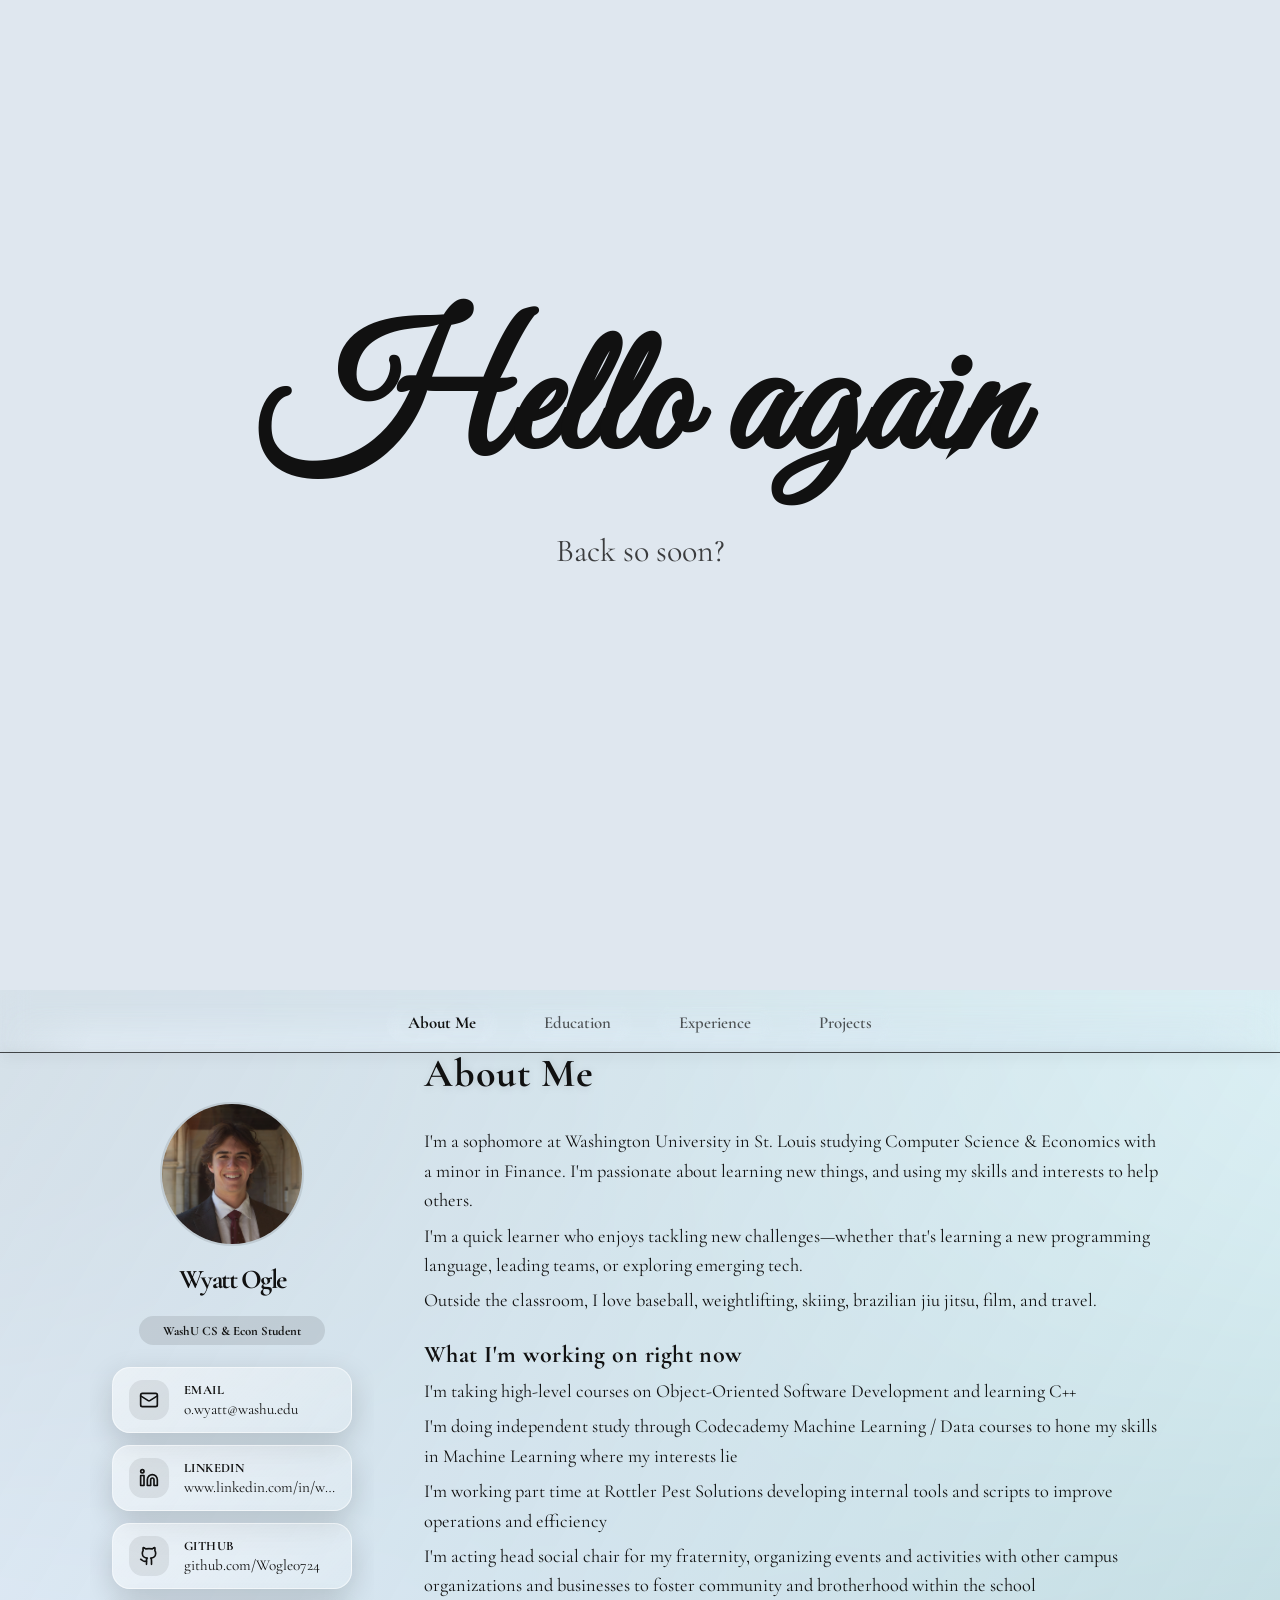
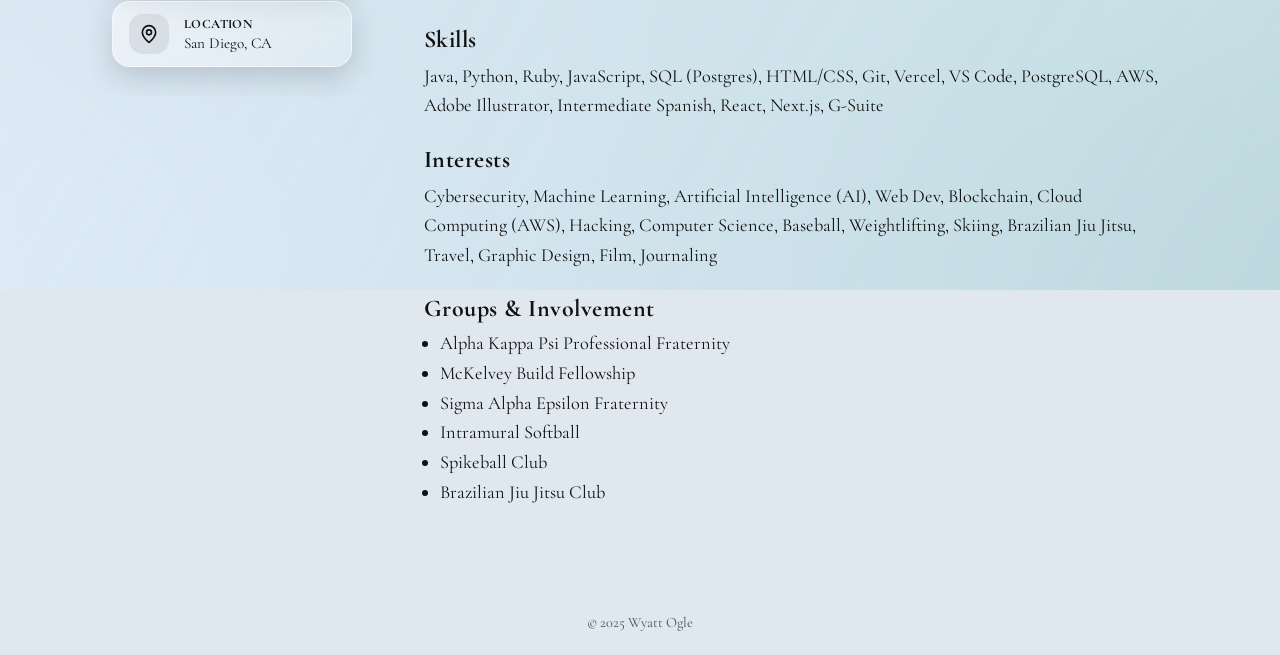
==== commit 47a3f2ac: "adjusted about me styling and added resume information" ====
--- a/index.html
+++ b/index.html
@@ -79,26 +79,28 @@
         <section id="aboutme" class="tab-content active">
           <h2 class="section-title section-title-primary">About Me</h2>
 
-          <div class="about-grid">
-            <div class="about-card about-overview">
-              <h3 class="subsection-subtitle">Overview</h3>
-              <div id="about-description"></div>
-            </div>
+          <div class="about-stack">
+            <div id="about-description"></div>
 
-            <div class="about-card">
+            <section class="about-section">
+              <h3 class="subsection-subtitle">What I'm working on right now</h3>
+              <div id="current-work-list"></div>
+            </section>
+
+            <section class="about-section">
               <h3 class="subsection-subtitle">Skills</h3>
               <p><span id="skills-text"></span></p>
-            </div>
+            </section>
 
-            <div class="about-card">
+            <section class="about-section">
               <h3 class="subsection-subtitle">Interests</h3>
               <p><span id="interests-text"></span></p>
-            </div>
+            </section>
 
-            <div class="about-card about-groups">
+            <section class="about-section">
               <h3 class="subsection-subtitle">Groups &amp; Involvement</h3>
               <ul id="groups-list"></ul>
-            </div>
+            </section>
           </div>
         </section>
 
--- a/style.css
+++ b/style.css
@@ -14,7 +14,6 @@
   --content-pad: 16px;
   --sidebar-width: 270px;
   --topbar-height: 64px;
-  --topbar-mask-height: 82px; /* top offset (18px) + bar height */
 }
 
 body {
@@ -257,7 +256,7 @@
 
 .contact-item:hover {
   transform: translateY(-2px);
-  box-shadow: 0 14px 24px rgba(0, 0, 0, 0.16);
+  box-shadow: 0 14px 24px rgba(0, 0, 0, 0.1);
 }
 
 a.contact-item {
@@ -299,17 +298,11 @@
   white-space: nowrap;
   text-overflow: ellipsis;
   overflow: hidden;
-  max-width: 170px;
+  max-width: 10em;
 }
 
 .not-link {
   cursor: default;
-}
-
-@media (max-width: 500px) {
-  .contact-info-text {
-    max-width: 90px;
-  }
 }
 
 /* Right Main Content */
@@ -388,6 +381,9 @@
 
 /* Responsive Design */
 @media (max-width: 900px) {
+  :root {
+    --topbar-height: 78px;
+  }
   .container {
     grid-template-columns: 1fr;
     gap: 24px;
@@ -407,16 +403,19 @@
   }
   .topbar-inner {
     border-radius: 0;
-    padding: 10px var(--content-pad);
+    padding: 18px var(--content-pad) 12px;
   }
   .tabs {
-    flex-wrap: wrap;
-    justify-content: center;
-    gap: 10px;
+    display: grid;
+    grid-template-columns: 1fr 1fr;
+    justify-items: center;
+    gap: 10px 16px;
   }
   .tab {
-    padding: 8px 16px;
+    padding: 8px 12px;
     font-size: 0.95rem;
+    width: 100%;
+    max-width: 140px;
   }
   .profile-pic {
     width: 90px;
@@ -426,6 +425,9 @@
   }
   .main-content {
     padding: 20px 10px;
+  }
+  .timeline-pill{
+    white-space: normal !important;
   }
 }
 
@@ -459,8 +461,6 @@
 
 .project-card:hover {
   transform: translateY(-2px);
-  box-shadow: 0 12px 26px rgba(0, 0, 0, 0.14);
-  border-color: rgba(0, 0, 0, 0.2);
 }
 
 .project-card img {
@@ -686,9 +686,9 @@
   gap: 6px;
   padding: 6px 10px;
   border-radius: 12px;
-  border: 1px solid rgba(245,176,65,0.25);
-  background: transparent;
-  color: var(--text);
+  border: 1px solid var(--glass-border);
+  background: rgba(255, 255, 255, 0.4);
+  color: var(--primary);
   cursor: pointer;
   font-weight: 600;
   transition: border-color 120ms ease, transform 120ms ease, box-shadow 120ms ease, background 120ms ease;
@@ -696,10 +696,9 @@
 .back-button .back-btn-line { margin-top: 2.5px; }
 .back-button svg { stroke: var(--primary); }
 .back-button:hover {
-  transform: translateY(-1px);
-  border-color: rgba(245,176,65,0.45);
-  background: #181824;
-  box-shadow: 0 6px 22px rgba(245,176,65,0.10);
+  border-color: rgba(0, 0, 0, 0.05);
+  background: rgba(255, 255, 255, 0.6);
+  box-shadow: 0 0 24px rgba(0, 0, 0, 0.02);
 }
 
 /* Keep header layout + polish image inside the single card */
@@ -719,8 +718,8 @@
   max-height: 300px;
   object-fit: cover;
   border-radius: 16px;
-  border: 1.5px solid var(--border);
-  box-shadow: 0 10px 30px rgba(0,0,0,0.25);
+  border: 1px solid var(--border);
+  box-shadow: 0 0 30px rgba(0,0,0,0.15);
 }
 
 .project-detail-meta h2 {
@@ -729,8 +728,30 @@
   font-weight: 700;
   color: var(--primary);
   letter-spacing: 0.01em;
-  text-shadow: 0 2px 6px #18182470;
+  text-shadow: 0 2px 6px #18182433;
   text-wrap: balance;
+}
+
+.project-title-link,
+.project-title-text {
+  display: inline-block;
+}
+
+.project-title-link {
+  color: inherit;
+  position: relative;
+  cursor: pointer;
+}
+
+.project-title-link:hover {
+  text-decoration: underline;
+  text-decoration-thickness: 2px;
+  text-underline-offset: 4px;
+}
+
+.project-title-link:focus-visible {
+  outline: 2px solid rgba(17, 17, 17, 0.4);
+  outline-offset: 2px;
 }
 
 .project-detail-meta {
@@ -784,38 +805,28 @@
 
 
 /* ===== About Me layout ===== */
-#aboutme .about-grid {
-  display: grid;
-  grid-template-columns: 1fr 1fr;
-  gap: 16px 24px;
+#aboutme .about-stack {
+  display: flex;
+  flex-direction: column;
+  gap: 18px;
   margin-top: 8px;
 }
-#aboutme .about-card {
-  border-radius: 18px;
-  padding: 18px 20px;
-}
-#aboutme .about-card h3.subsection-subtitle {
+
+#about-description {
+  display: block;
+}
+
+#about-description p {
   margin: 0 0 10px 0;
+}
+
+#aboutme .about-section h3.subsection-subtitle {
+  margin: 0 0 8px 0;
   color: var(--primary);
   font-weight: 700;
   font-size: 1.5rem;
   font-family: 'Cormorant Garamond', serif;
   letter-spacing: 0.02em;
-}
-
-/* Make the overview span the row; its paragraphs can sit in 2 cols */
-#aboutme .about-overview {
-  grid-column: 1 / -1; /* full width top row */
-}
-#about-description {
-  display: grid;
-  grid-template-columns: 1fr 1fr;
-  gap: 12px 20px;
-}
-
-/* Groups card can stretch if needed */
-#aboutme .about-groups {
-  grid-column: 1 / -1; /* full width bottom row on desktop */
 }
 
 /* Groups list spacing */
@@ -828,6 +839,14 @@
 }
 #groups-list li { margin: 4px 0; line-height: 1.4; }
 
+#current-work-list {
+  padding: 0;
+  list-style: disc;
+  font-size: 1.15rem;
+  font-family: 'Cormorant Garamond', serif;
+}
+#current-work-list li { margin: 4px 0; line-height: 1.4; }
+
 /* Inline label alignment for Skills/Interests */
 #aboutme p {
   margin: 6px 0;
@@ -842,25 +861,11 @@
   font-size: 1rem;
 }
 
-/* Responsive */
-@media (max-width: 900px) {
-  #aboutme .about-grid {
-    grid-template-columns: 1fr; /* stack */
-  }
-  #about-description {
-    grid-template-columns: 1fr; /* paragraphs stack */
-  }
-  #aboutme .about-groups {
-    grid-column: auto;
-  }
-}
-
 /* Glass effect for inner cards only (profile and main-content stay transparent) */
 .contact-item,
 .project-card,
 .timeline-card,
 .project-detail,
-#aboutme .about-card,
 .video-embed,
 .video-placeholder {
   background: var(--glass-bg);
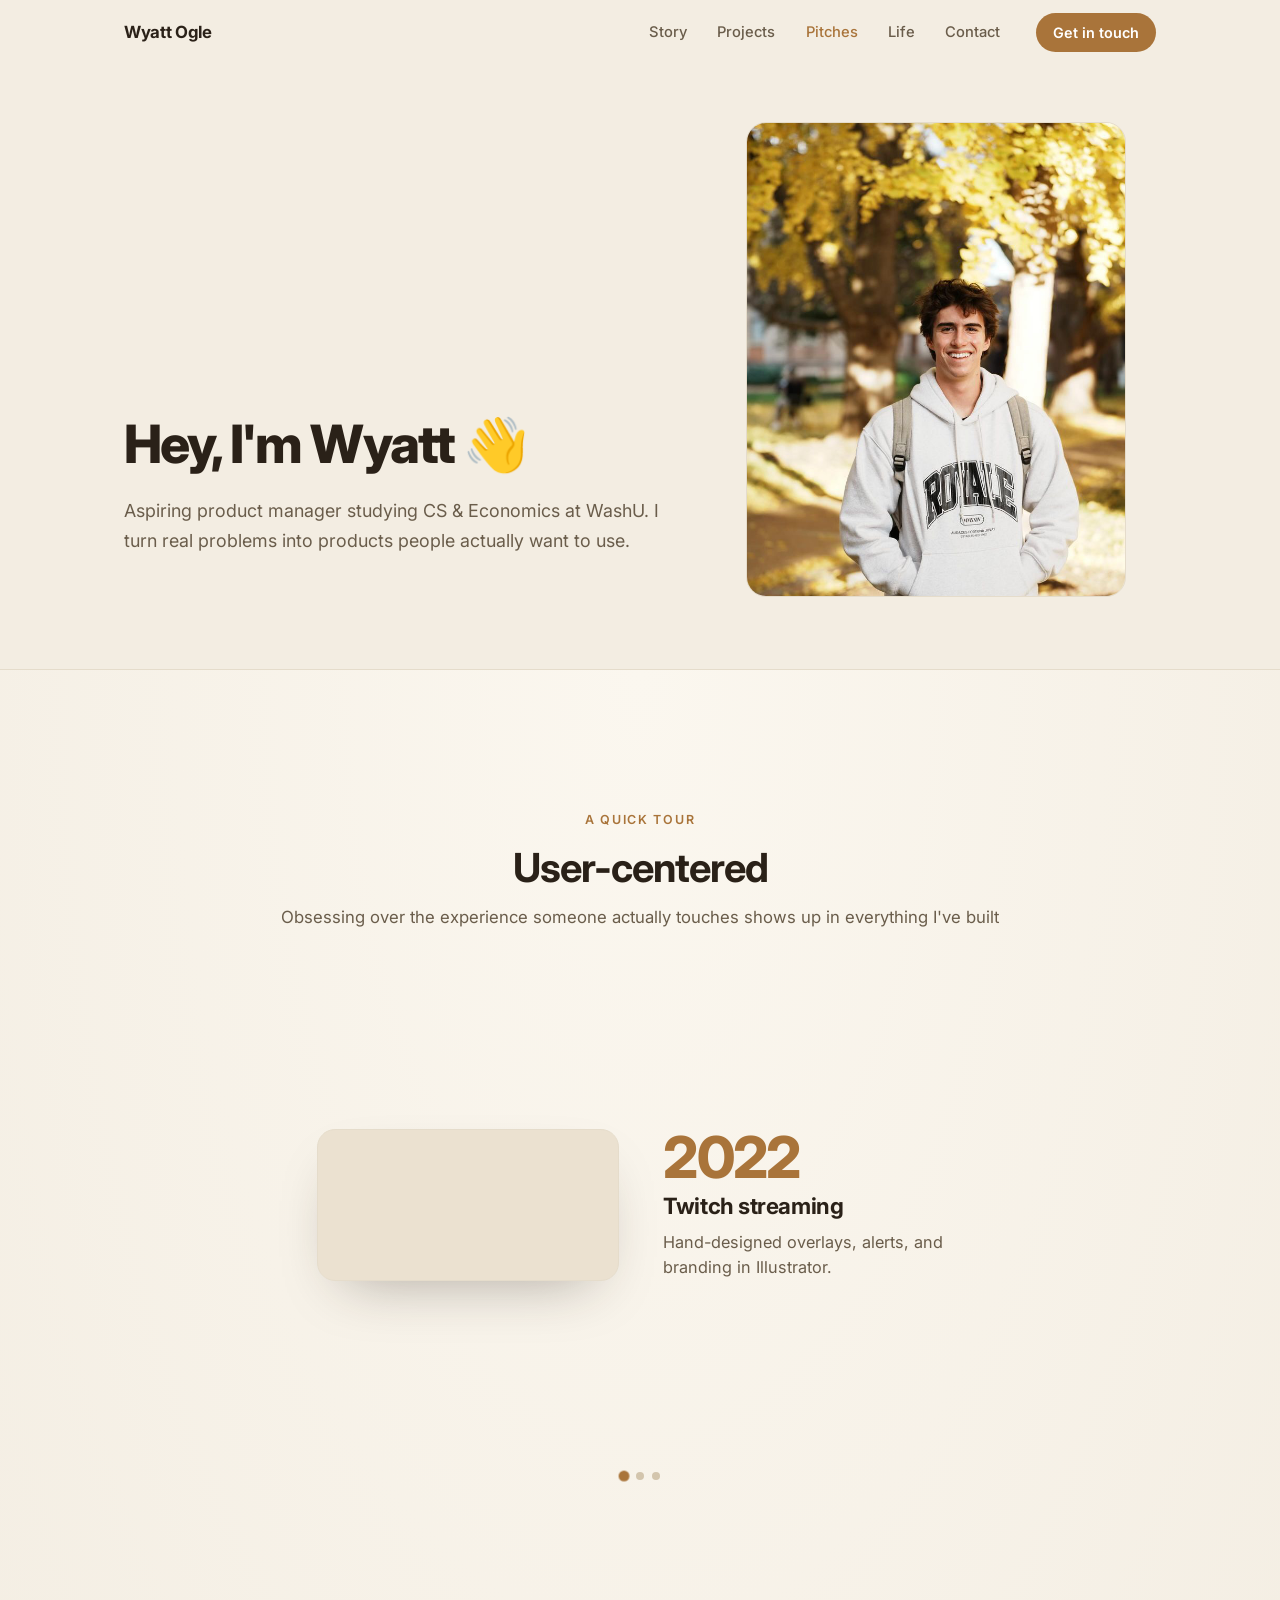
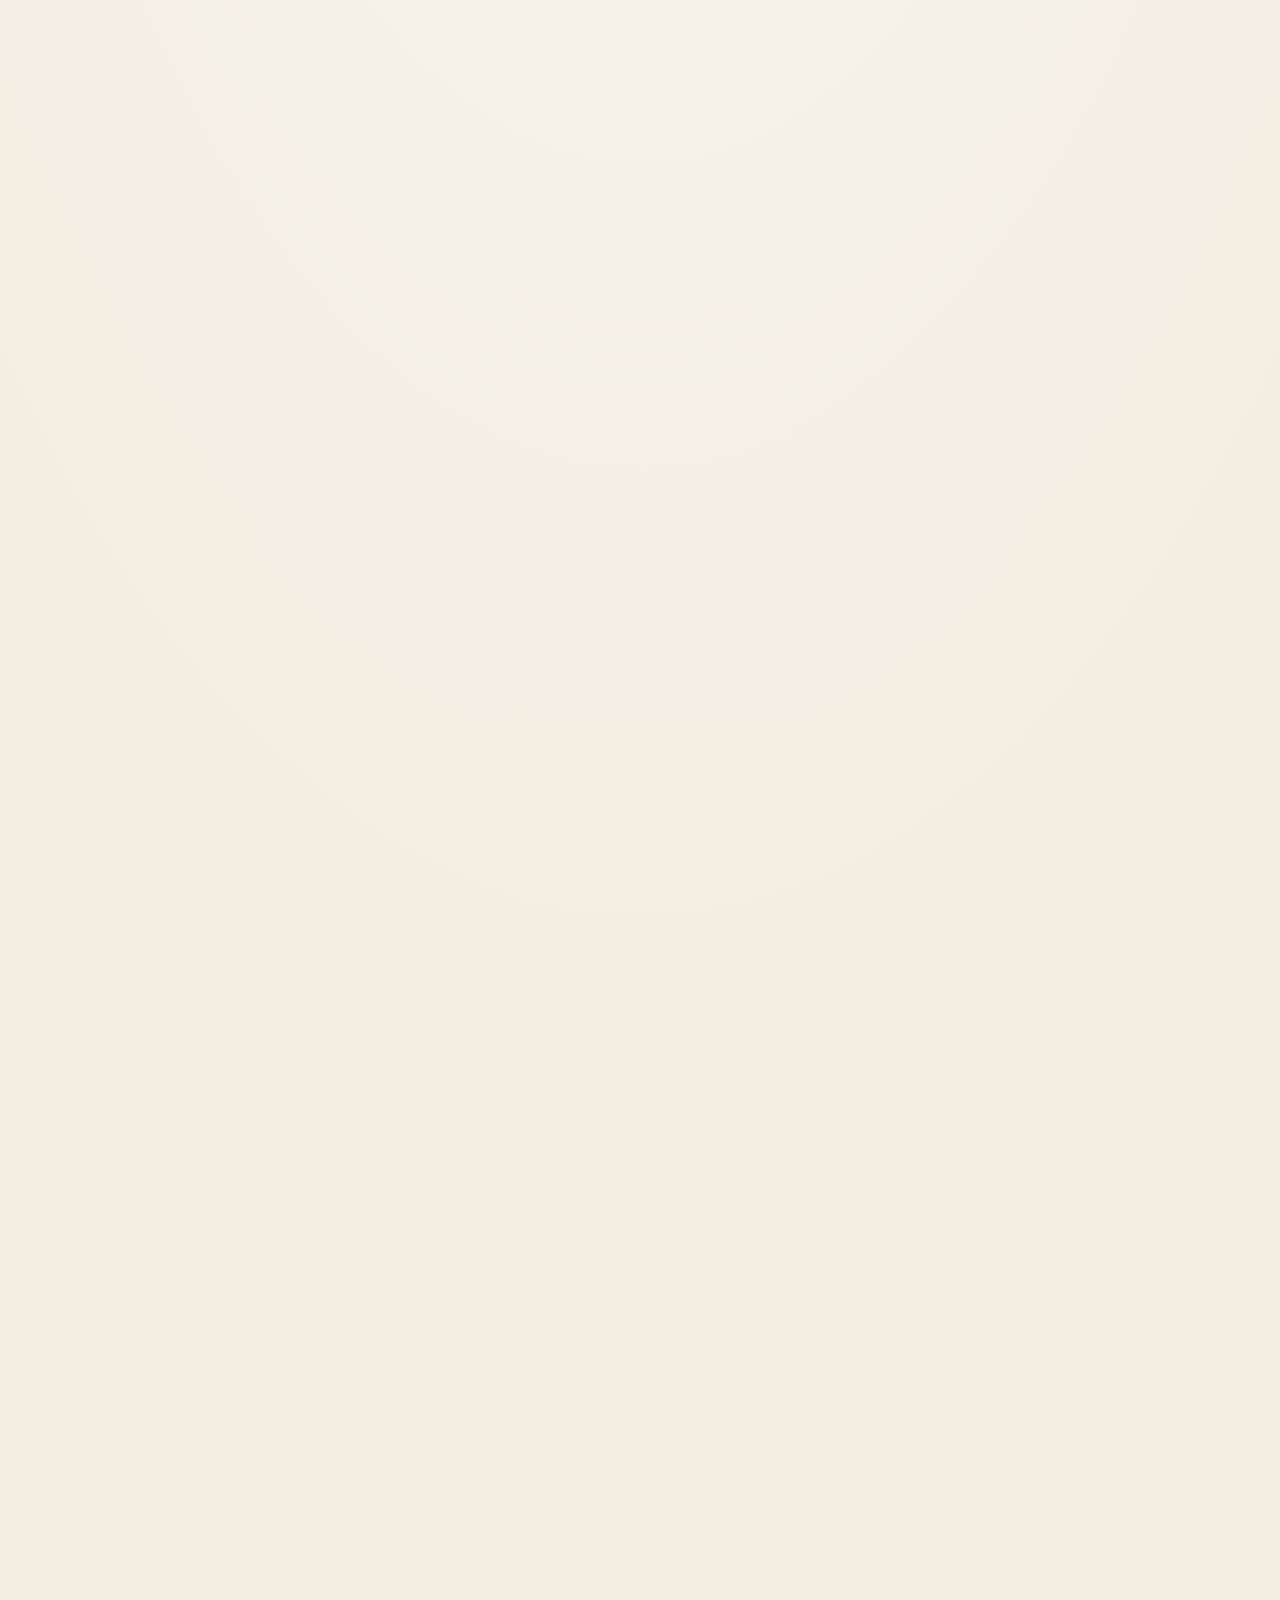
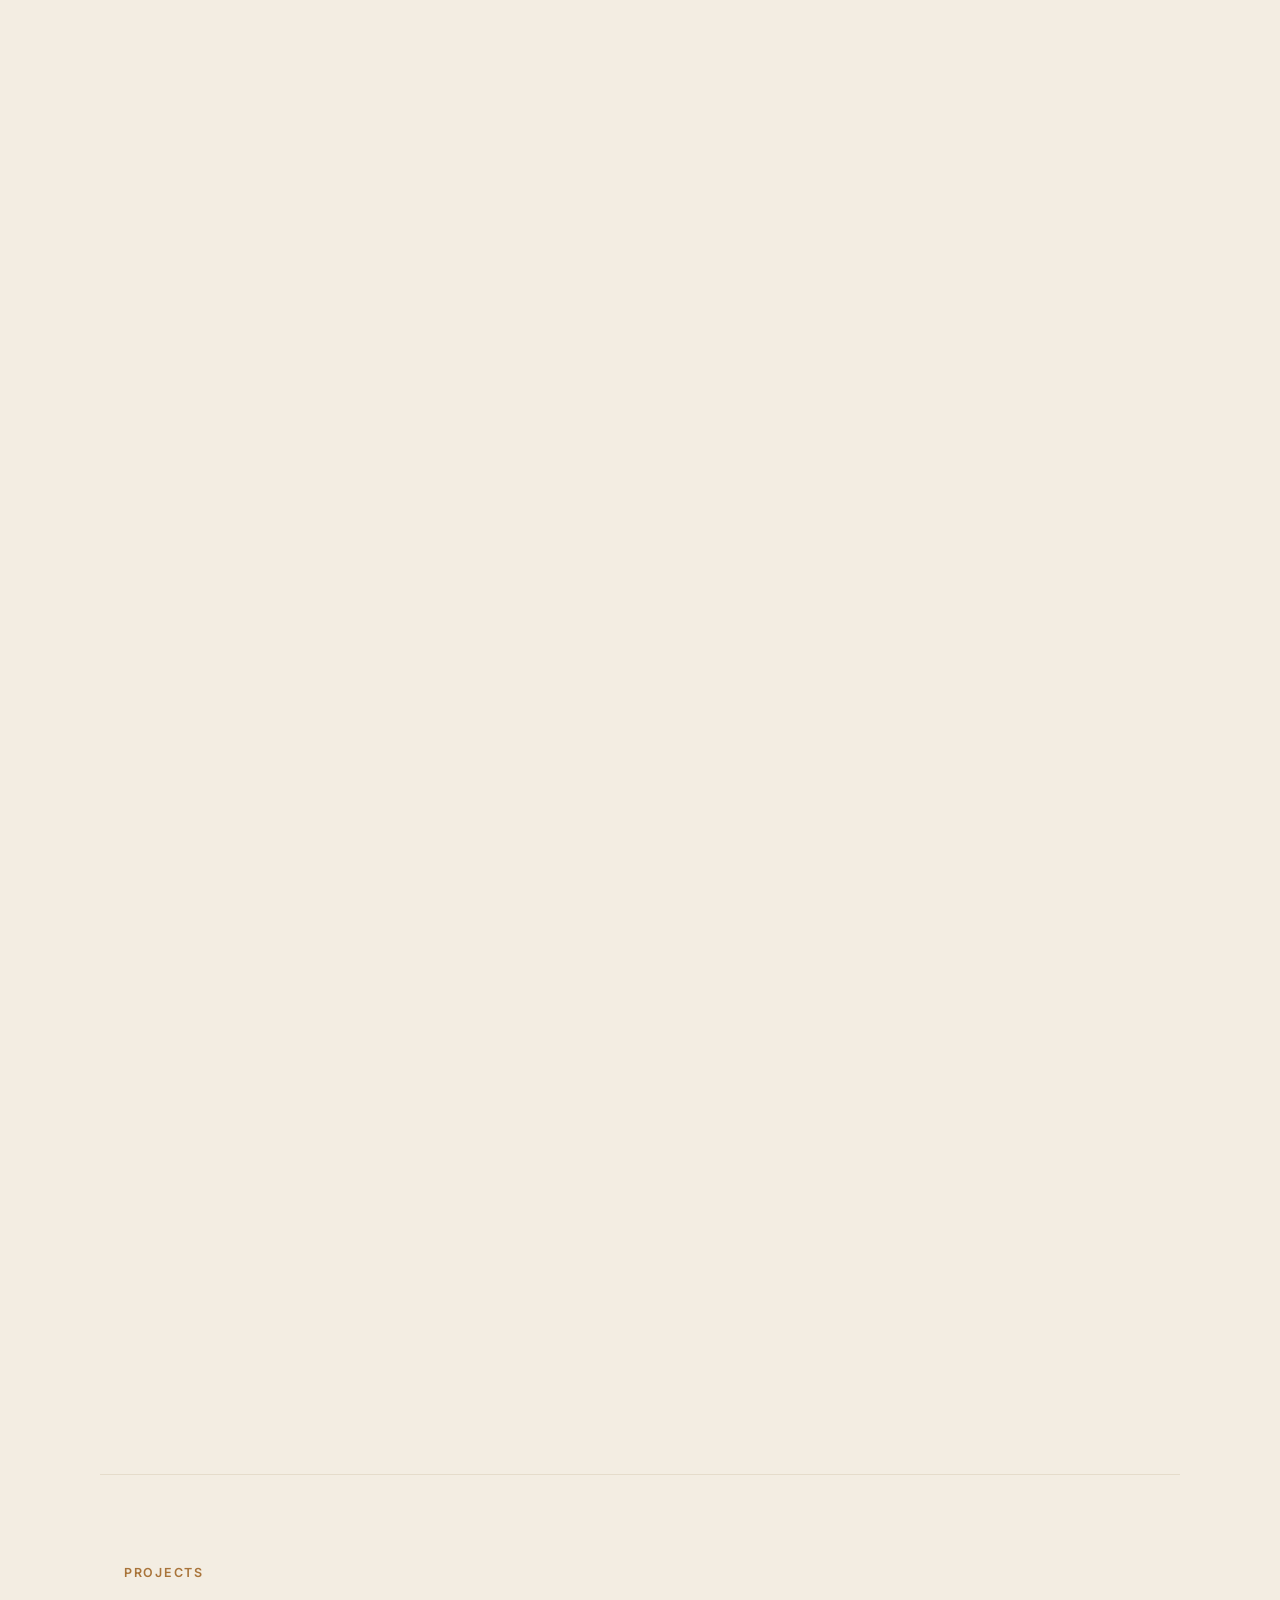
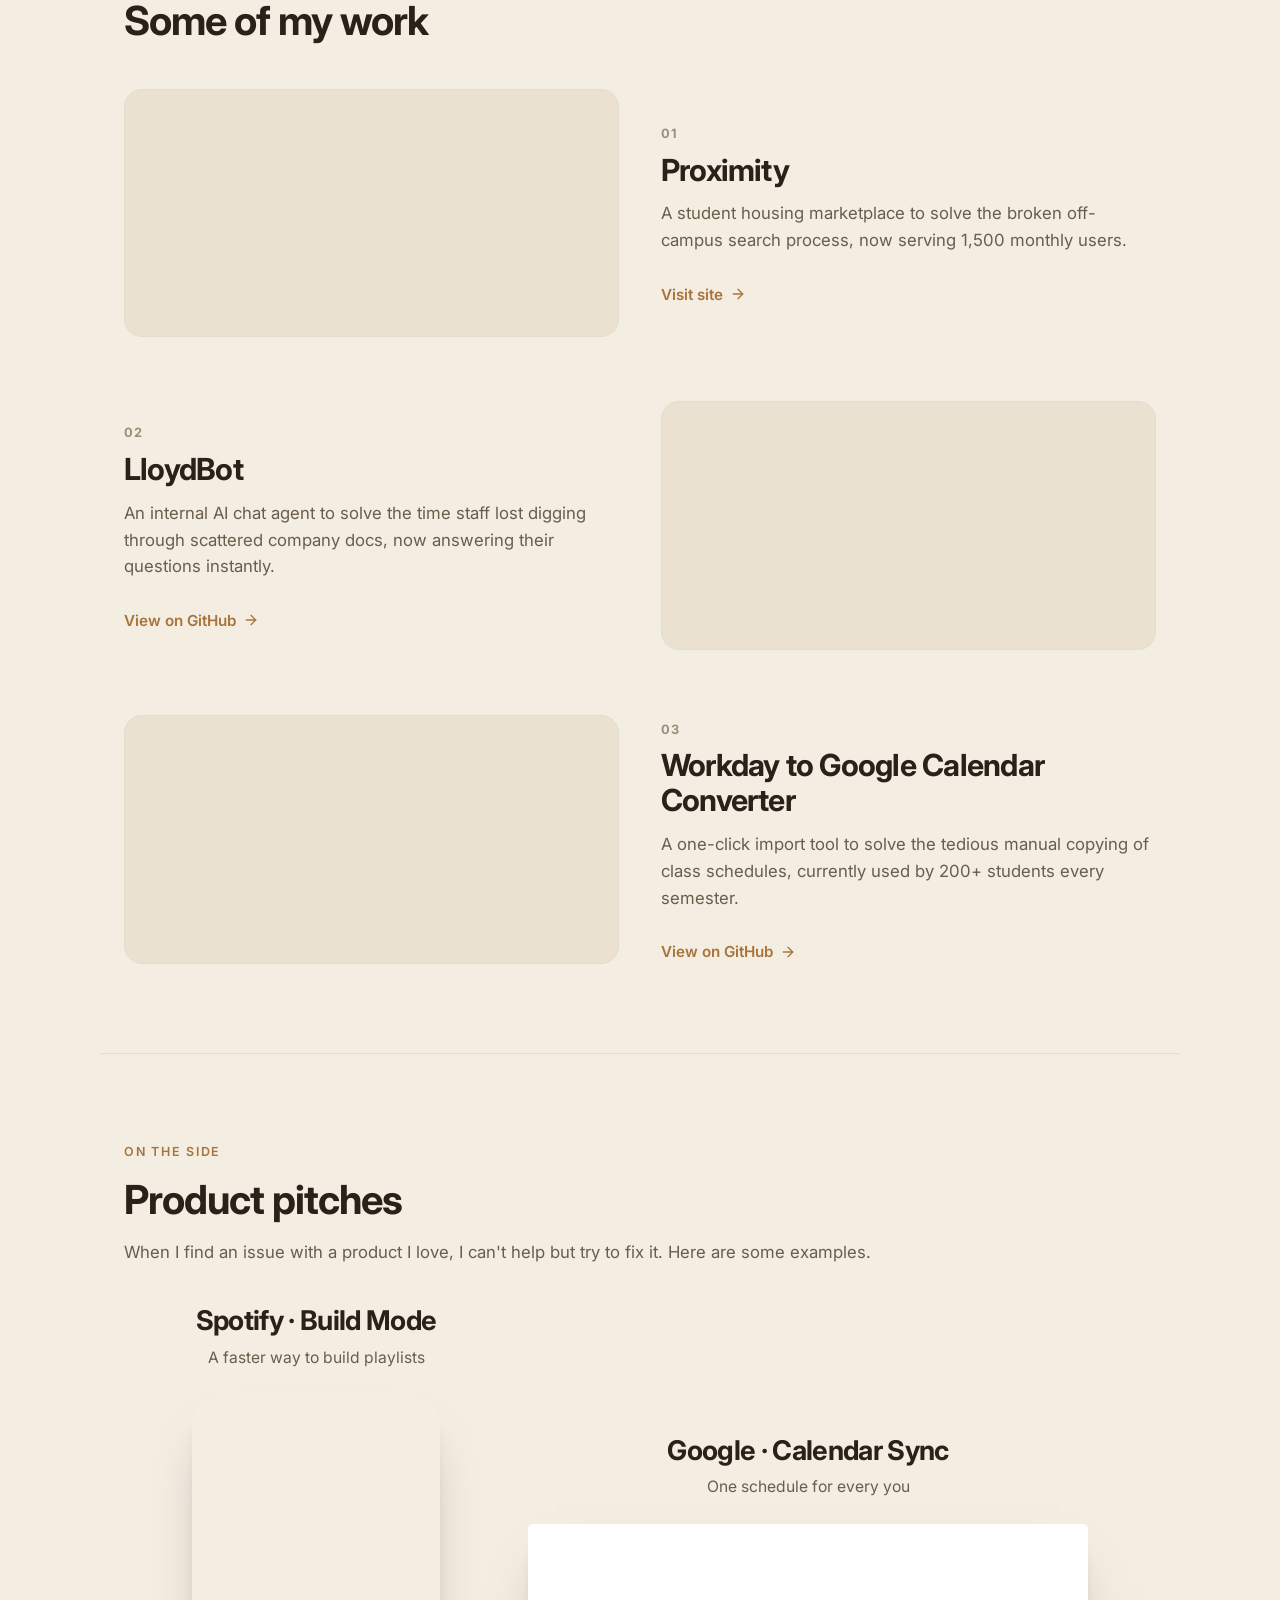
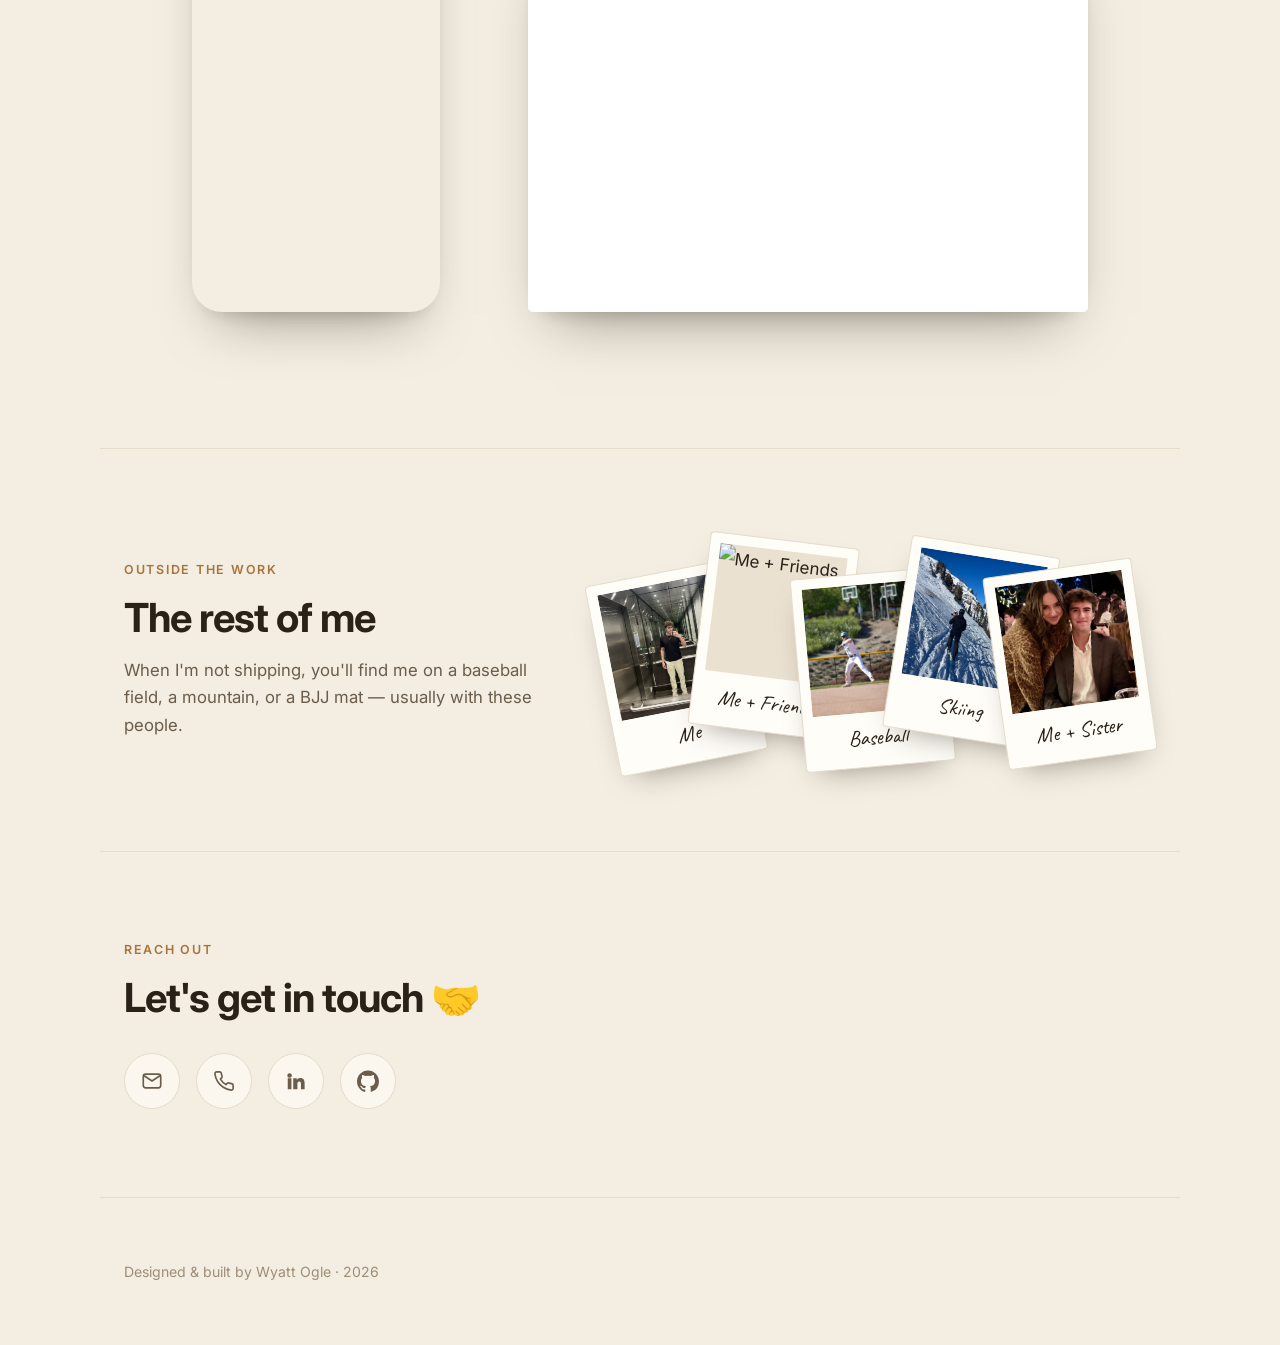
==== commit 76a1fa17: "Complete rework with UI, product pitches section, projects, etc." ====
--- a/index.html
+++ b/index.html
@@ -1,134 +1,122 @@
 <!DOCTYPE html>
 <html lang="en">
 <head>
-  <link href="https://fonts.googleapis.com/css2?family=Cormorant+Garamond:wght@400;500;600;700&family=Great+Vibes&display=swap" rel="stylesheet">
   <meta charset="UTF-8">
   <meta name="viewport" content="width=device-width, initial-scale=1.0">
-  <title>Wyatt Ogle - Portfolio</title>
-  <link rel="stylesheet" href="style.css">
+  <meta name="description" content="Wyatt Ogle — aspiring Product Manager and CS & Economics student at WashU. I turn user problems into shipped products, bridging engineering, design, and business.">
+  <title>Wyatt Ogle — Product Manager</title>
+
+  <link rel="preconnect" href="https://fonts.googleapis.com">
+  <link rel="preconnect" href="https://fonts.gstatic.com" crossorigin>
+  <link href="https://fonts.googleapis.com/css2?family=Inter:wght@400;500;600;700;800&family=Caveat:wght@500;600&display=swap" rel="stylesheet">
+
+  <link rel="stylesheet" href="styles.css">
 </head>
-<body>
-  <header class="topbar" id="topbar">
-    <div class="topbar-inner">
-      <nav class="tabs">
-        <button class="tab active" type="button" data-tab="aboutme">About Me</button>
-        <button class="tab" type="button" data-tab="education">Education</button>
-        <button class="tab" type="button" data-tab="work">Experience</button>
-        <button class="tab" type="button" data-tab="projects">Projects</button>
+<body id="top">
+
+  <!-- Sticky navigation -->
+  <header class="nav" id="nav">
+    <div class="nav-inner">
+      <a class="nav-brand" href="#top">Wyatt Ogle</a>
+      <nav class="nav-links" aria-label="Section navigation">
+        <a href="#story" data-nav="story">Story</a>
+        <a href="#built" data-nav="built">Projects</a>
+        <a href="#pitches" data-nav="pitches">Pitches</a>
+        <a href="#life" data-nav="life">Life</a>
+        <a href="#contact" data-nav="contact">Contact</a>
       </nav>
+      <a class="nav-cta" href="mailto:o.wyatt@wustl.edu">Get in touch</a>
     </div>
   </header>
 
-  <div class="content-mask-wrap">
-  <section class="hero" id="hero">
-    <div class="hero-inner">
-      <h1 class="hero-title" id="hero-title">Hello</h1>
-      <p class="hero-subtitle" id="hero-subtitle">I'm Wyatt</p>
-      <p class="hero-hint" id="hero-hint" aria-hidden="true">Scroll for more</p>
-    </div>
-  </section>
+  <main>
+    <!-- Hero -->
+    <section class="hero">
+      <div class="hero-grid">
+        <div class="hero-text">
+          <h1 class="hero-title">Hey, I'm Wyatt <span class="wave">👋</span></h1>
+          <p class="hero-lead" id="hero-lead"></p>
+          <p class="hero-kicker" id="hero-kicker"></p>
+        </div>
+        <div class="hero-photo">
+          <img src="images/friendly_casual.JPG" alt="Wyatt Ogle" class="hero-img" id="hero-img">
+        </div>
+      </div>
+    </section>
 
-  <div class="page-shell">
-    <div class="container content-shell">
-      <aside class="profile">
-        <img src="images/your-headshot.jpg" class="profile-pic" alt="Wyatt Ogle headshot">
-        <h1 class="profile-name" id="profile-name">Wyatt Ogle</h1>
-        <div class="subtitle-badge" id="subtitle-badge">WashU CS &amp; Econ Student</div>
-        <div class="profile-contact-list">
-          <button class="contact-item" type="button" onclick="copyEmail()" title="Copy email">
-            <span id="copy-popup" class="copy-popup">Email copied to clipboard</span>
-            <span class="icon-box">
-              <svg xmlns="http://www.w3.org/2000/svg" width="20" height="20" viewBox="0 0 24 24" fill="none" stroke="currentColor" stroke-width="2" stroke-linecap="round" stroke-linejoin="round" class="lucide lucide-mail-icon lucide-mail"><path d="m22 7-8.991 5.727a2 2 0 0 1-2.009 0L2 7"/><rect x="2" y="4" width="20" height="16" rx="2"/></svg>
-            </span>
-            <span>
-              <span class="contact-label">EMAIL</span>
-              <span class="contact-info-text" id="email-text">ogle.wyatt28@gmail.com</span>
-            </span>
-          </button>
-          <a class="contact-item" id="linkedin-link" href="https://linkedin.com/in/wyattogle28" target="_blank">
-            <span class="icon-box">
-              <svg xmlns="http://www.w3.org/2000/svg" width="20" height="20" viewBox="0 0 24 24" fill="none" stroke="currentColor" stroke-width="2" stroke-linecap="round" stroke-linejoin="round" class="lucide lucide-linkedin-icon lucide-linkedin"><path d="M16 8a6 6 0 0 1 6 6v7h-4v-7a2 2 0 0 0-2-2 2 2 0 0 0-2 2v7h-4v-7a6 6 0 0 1 6-6z"/><rect width="4" height="12" x="2" y="9"/><circle cx="4" cy="4" r="2"/></svg>
-            </span>
-            <span>
-              <span class="contact-label">LINKEDIN</span>
-              <span class="contact-info-text" id="linkedin-text">linkedin.com/in/wyattogle28</span>
-            </span>
-          </a>
-          <a class="contact-item" id="github-link" href="https://github.com/Wogle0724" target="_blank">
-            <span class="icon-box">
-              <svg xmlns="http://www.w3.org/2000/svg" width="20" height="20" viewBox="0 0 24 24" fill="none" stroke="currentColor" stroke-width="2" stroke-linecap="round" stroke-linejoin="round" class="lucide lucide-github-icon lucide-github"><path d="M15 22v-4a4.8 4.8 0 0 0-1-3.5c3 0 6-2 6-5.5.08-1.25-.27-2.48-1-3.5.28-1.15.28-2.35 0-3.5 0 0-1 0-3 1.5-2.64-.5-5.36-.5-8 0C6 2 5 2 5 2c-.3 1.15-.3 2.35 0 3.5A5.403 5.403 0 0 0 4 9c0 3.5 3 5.5 6 5.5-.39.49-.68 1.05-.85 1.65-.17.6-.22 1.23-.15 1.85v4"/><path d="M9 18c-4.51 2-5-2-7-2"/></svg>
-            </span>
-            <span>
-              <span class="contact-label">GITHUB</span>
-              <span class="contact-info-text" id="github-text">github.com/Wogle0724</span>
-            </span>
-          </a>
-          <div class="contact-item not-link">
-            <span class="icon-box">
-              <svg xmlns="http://www.w3.org/2000/svg" width="20" height="20" viewBox="0 0 24 24" fill="none" stroke="currentColor" stroke-width="2" stroke-linecap="round" stroke-linejoin="round" class="lucide lucide-map-pin-icon lucide-map-pin"><path d="M20 10c0 4.993-5.539 10.193-7.399 11.799a1 1 0 0 1-1.202 0C9.539 20.193 4 14.993 4 10a8 8 0 0 1 16 0"/><circle cx="12" cy="10" r="3"/></svg>
-            </span>
-            <span>
-              <span class="contact-label">LOCATION</span>
-              <span class="contact-info-text" id="location-text">San Diego, CA</span>
-            </span>
+    <!-- Story: show, don't tell (pinned scroll clips) -->
+    <section id="story" class="story" aria-label="A visual progression of my work">
+      <div class="story-pin" id="story-pin">
+        <div class="story-stage">
+          <p class="eyebrow" id="story-eyebrow"></p>
+          <h2 class="section-title story-title" id="story-title"></h2>
+          <p class="story-lead" id="story-lead"></p>
+          <div class="story-viewer" id="story-viewer">
+            <!-- clips injected here -->
           </div>
+          <div class="story-progress" id="story-progress" aria-hidden="true"></div>
         </div>
-      </aside>
+      </div>
+    </section>
 
-      <main class="main-content">
-        <section id="aboutme" class="tab-content active">
-          <h2 class="section-title section-title-primary">About Me</h2>
+    <!-- Things I've built -->
+    <section id="built" class="section">
+      <p class="eyebrow" id="built-eyebrow"></p>
+      <h2 class="section-title" id="built-title"></h2>
+      <div class="built-list" id="built-list"></div>
+    </section>
 
-          <div class="about-stack">
-            <div id="about-description"></div>
+    <!-- Product pitches -->
+    <section id="pitches" class="section">
+      <p class="eyebrow" id="pitches-eyebrow"></p>
+      <h2 class="section-title section-title-tight" id="pitches-title"></h2>
+      <p class="pitches-lead" id="pitches-lead"></p>
+      <div class="pitch-featured" id="pitch-featured"></div>
+      <div class="pitches-grid" id="pitches-grid"></div>
+    </section>
 
-            <section class="about-section">
-              <h3 class="subsection-subtitle">What I'm working on right now</h3>
-              <div id="current-work-list"></div>
-            </section>
+    <!-- Personal: polaroids -->
+    <section id="life" class="section">
+      <div class="life-grid">
+        <div class="life-intro">
+          <p class="eyebrow" id="life-eyebrow"></p>
+          <h2 class="section-title section-title-tight" id="life-title"></h2>
+          <p class="life-lead" id="life-lead"></p>
+        </div>
+        <div class="polaroids reveal" id="polaroids"></div>
+      </div>
+    </section>
 
-            <section class="about-section">
-              <h3 class="subsection-subtitle">Skills</h3>
-              <p><span id="skills-text"></span></p>
-            </section>
+    <!-- Contact / CTA -->
+    <section id="contact" class="section contact">
+      <p class="eyebrow">Reach out</p>
+      <h2 class="section-title contact-title">Let's get in touch 🤝</h2>
 
-            <section class="about-section">
-              <h3 class="subsection-subtitle">Interests</h3>
-              <p><span id="interests-text"></span></p>
-            </section>
+      <div class="contact-icons">
+        <button class="contact-icon" type="button" onclick="copyEmail()" aria-label="Copy email" title="Copy email">
+          <svg viewBox="0 0 24 24" fill="none" stroke="currentColor" stroke-width="1.8" stroke-linecap="round" stroke-linejoin="round"><rect x="2.5" y="4.5" width="19" height="15" rx="2.5"></rect><path d="m3 6 9 6 9-6"></path></svg>
+        </button>
 
-            <section class="about-section">
-              <h3 class="subsection-subtitle">Groups &amp; Involvement</h3>
-              <ul id="groups-list"></ul>
-            </section>
-          </div>
-        </section>
+        <button class="contact-icon" type="button" onclick="copyPhone()" aria-label="Copy phone number" title="Copy phone number">
+          <svg viewBox="0 0 24 24" fill="none" stroke="currentColor" stroke-width="1.8" stroke-linecap="round" stroke-linejoin="round"><path d="M22 16.92v3a2 2 0 0 1-2.18 2 19.79 19.79 0 0 1-8.63-3.07 19.5 19.5 0 0 1-6-6 19.79 19.79 0 0 1-3.07-8.67A2 2 0 0 1 4.11 2h3a2 2 0 0 1 2 1.72c.13.96.36 1.9.7 2.81a2 2 0 0 1-.45 2.11L8.09 9.91a16 16 0 0 0 6 6l1.27-1.27a2 2 0 0 1 2.11-.45c.91.34 1.85.57 2.81.7A2 2 0 0 1 22 16.92z"></path></svg>
+        </button>
 
-        <section id="education" class="tab-content">
-          <h2 class="subsection-title section-title-primary section-title-tight">Education</h2>
-          <div class="timeline" id="education-timeline"></div>
-        </section>
+        <a class="contact-icon" id="linkedin-link" href="https://linkedin.com/in/wyattogle28" target="_blank" rel="noopener" aria-label="LinkedIn" title="LinkedIn">
+          <svg viewBox="0 0 24 24" fill="currentColor"><path d="M4.98 3.5A2.5 2.5 0 1 0 5 8.5a2.5 2.5 0 0 0-.02-5zM3 9h4v12H3zM9 9h3.8v1.7h.05c.53-1 1.83-2.06 3.77-2.06 4.03 0 4.78 2.65 4.78 6.1V21h-4v-5.4c0-1.29-.02-2.95-1.8-2.95-1.8 0-2.07 1.4-2.07 2.85V21H9z"></path></svg>
+        </a>
 
-        <section id="work" class="tab-content">
-          <h2 class="subsection-title section-title-primary section-title-tight">Work Experience</h2>
-          <div class="timeline" id="work-timeline"></div>
+        <a class="contact-icon" id="github-link" href="https://github.com/Wogle0724" target="_blank" rel="noopener" aria-label="GitHub" title="GitHub">
+          <svg viewBox="0 0 24 24" fill="currentColor"><path d="M12 .5C5.37.5 0 5.87 0 12.5c0 5.3 3.44 9.8 8.21 11.39.6.11.82-.26.82-.58 0-.29-.01-1.04-.02-2.05-3.34.73-4.04-1.61-4.04-1.61-.55-1.39-1.33-1.76-1.33-1.76-1.09-.74.08-.73.08-.73 1.2.09 1.84 1.24 1.84 1.24 1.07 1.83 2.81 1.3 3.5.99.11-.78.42-1.3.76-1.6-2.67-.3-5.47-1.34-5.47-5.96 0-1.32.47-2.39 1.24-3.23-.12-.31-.54-1.53.12-3.18 0 0 1.01-.32 3.3 1.23a11.5 11.5 0 0 1 6 0c2.29-1.55 3.3-1.23 3.3-1.23.66 1.65.24 2.87.12 3.18.77.84 1.24 1.91 1.24 3.23 0 4.63-2.81 5.65-5.49 5.95.43.37.81 1.1.81 2.22 0 1.6-.01 2.89-.01 3.28 0 .32.22.7.83.58A12 12 0 0 0 24 12.5C24 5.87 18.63.5 12 .5z"></path></svg>
+        </a>
+      </div>
+    </section>
+  </main>
 
-          <h2 class="subsection-title section-title-primary section-title-leadership">Leadership &amp; Involvement</h2>
-          <div class="timeline" id="leadership-timeline"></div>
-        </section>
+  <footer class="site-footer">
+    <p>Designed &amp; built by Wyatt Ogle · 2026</p>
+  </footer>
 
-        <section id="projects" class="tab-content">
-          <h2 class="subsection-title section-title-primary section-title-tight">Projects</h2>
-          <div class="projects-grid" id="projects-grid"></div>
-        </section>
-      </main>
-    </div>
-  </div>
-
-  <footer>
-    <p>© 2025 Wyatt Ogle</p>
-  </footer>
-  </div>
+  <div class="copy-popup" id="copy-popup">Email copied to clipboard</div>
 
   <script src="scripts/renderResume.js" defer></script>
   <script src="scripts/uiInteractions.js" defer></script>
--- a/styles.css
+++ b/styles.css
@@ -0,0 +1,1070 @@
+/* =========================================================================
+   Wyatt Ogle — Portfolio
+   Minimal, personable, content-first. Neutral warm palette + one accent.
+   To change the accent color, edit --accent (and --accent-press) below.
+   ========================================================================= */
+
+:root {
+  /* Surfaces — warm sepia, monotone */
+  --bg:        #f3ede2;
+  --surface:   #fbf7ef;
+  --surface-2: #ebe1d0;
+
+  /* Text — warm brown, near-black to soft */
+  --text:    #2a2118;
+  --text-2:  #6a5d4b;
+  --text-3:  #9d8e78;
+
+  /* Lines */
+  --border:        #e5dccb;
+  --border-strong: #d3c5ad;
+
+  /* Single accent — warm amber, same monotone family */
+  --accent:       #a9743a;
+  --accent-press: #8a5c2c;
+  --accent-soft:  #eee2cd;
+
+  /* Metrics */
+  --nav-h:    66px;
+  --maxw:     1080px;
+  --maxw-text: 800px;
+  --radius:   18px;
+  --radius-sm: 13px;
+  --ease:     cubic-bezier(0.22, 1, 0.36, 1);
+
+  --font-sans:    "Inter", system-ui, -apple-system, sans-serif;
+  --font-display: "Inter", system-ui, -apple-system, sans-serif;
+  --font-hand:    "Caveat", "Inter", cursive;
+}
+
+/* ----------------------------------------------------------------------- */
+/* Reset                                                                   */
+/* ----------------------------------------------------------------------- */
+*, *::before, *::after { box-sizing: border-box; }
+
+html { scroll-behavior: smooth; scroll-padding-top: var(--nav-h); }
+
+body {
+  margin: 0;
+  font-family: var(--font-sans);
+  font-size: 17px;
+  line-height: 1.65;
+  color: var(--text);
+  background: var(--bg);
+  -webkit-font-smoothing: antialiased;
+  text-rendering: optimizeLegibility;
+  overflow-x: hidden;
+}
+
+img { max-width: 100%; display: block; }
+button { font-family: inherit; }
+a { color: inherit; text-decoration: none; }
+
+::selection { background: var(--accent-soft); color: var(--accent-press); }
+
+/* ----------------------------------------------------------------------- */
+/* Typography helpers                                                       */
+/* ----------------------------------------------------------------------- */
+h1, h2, h3 { margin: 0; line-height: 1.15; font-weight: 600; }
+
+.eyebrow {
+  font-size: 0.78rem;
+  font-weight: 600;
+  letter-spacing: 0.14em;
+  text-transform: uppercase;
+  color: var(--accent);
+  margin: 0 0 0.9rem;
+}
+
+.section-title {
+  font-family: var(--font-display);
+  font-size: clamp(1.8rem, 3.6vw, 2.5rem);
+  font-weight: 700;
+  letter-spacing: -0.025em;
+  color: var(--text);
+  margin-bottom: 2.8rem;
+}
+.section-title-tight { margin-bottom: 1rem; }
+
+/* ----------------------------------------------------------------------- */
+/* Section layout                                                          */
+/* ----------------------------------------------------------------------- */
+.section {
+  max-width: var(--maxw);
+  margin: 0 auto;
+  padding: 5.5rem 1.5rem;
+  border-top: 1px solid var(--border);
+}
+@media (max-width: 640px) { .section { padding: 4rem 1.25rem; } }
+
+/* ----------------------------------------------------------------------- */
+/* Navigation                                                              */
+/* ----------------------------------------------------------------------- */
+.nav {
+  position: fixed;
+  top: 0; left: 0; right: 0;
+  z-index: 100;
+  height: var(--nav-h);
+  display: flex;
+  align-items: center;
+  background: transparent;
+  border-bottom: 1px solid transparent;
+  transition: background 0.3s ease, border-color 0.3s ease, backdrop-filter 0.3s ease;
+}
+.nav.scrolled {
+  background: rgba(243, 237, 226, 0.82);
+  border-bottom-color: var(--border);
+  -webkit-backdrop-filter: blur(12px) saturate(140%);
+          backdrop-filter: blur(12px) saturate(140%);
+}
+.nav-inner {
+  width: 100%;
+  max-width: var(--maxw);
+  margin: 0 auto;
+  padding: 0 1.5rem;
+  display: flex;
+  align-items: center;
+  gap: 1.5rem;
+}
+.nav-brand {
+  font-family: var(--font-display);
+  font-size: 1.05rem;
+  font-weight: 700;
+  letter-spacing: -0.02em;
+  color: var(--text);
+}
+.nav-links {
+  margin-left: auto;
+  display: flex;
+  gap: 0.4rem;
+}
+.nav-links a {
+  position: relative;
+  padding: 0.4rem 0.75rem;
+  font-size: 0.92rem;
+  font-weight: 500;
+  color: var(--text-2);
+  border-radius: 8px;
+  transition: color 0.2s ease, background 0.2s ease;
+}
+.nav-links a:hover { color: var(--text); }
+.nav-links a.active { color: var(--accent); }
+.nav-cta {
+  padding: 0.5rem 1.05rem;
+  font-size: 0.9rem;
+  font-weight: 600;
+  color: #fff;
+  background: var(--accent);
+  border-radius: 99px;
+  transition: background 0.2s ease, transform 0.2s var(--ease);
+}
+.nav-cta:hover { background: var(--accent-press); transform: translateY(-1px); }
+
+@media (max-width: 720px) {
+  .nav-links { display: none; }
+}
+
+/* ----------------------------------------------------------------------- */
+/* Hero                                                                    */
+/* ----------------------------------------------------------------------- */
+.hero {
+  max-width: var(--maxw);
+  margin: 0 auto;
+  padding: calc(var(--nav-h) + 3.5rem) 1.5rem 4.5rem;
+}
+.hero-grid {
+  display: grid;
+  grid-template-columns: 1.1fr 0.9fr;
+  gap: 3.5rem;
+  align-items: end;
+}
+@media (max-width: 760px) {
+  .hero-grid { grid-template-columns: 1fr; gap: 2.5rem; }
+  .hero-photo { order: -1; max-width: 200px; }
+}
+
+.hero-title {
+  font-family: var(--font-display);
+  font-size: clamp(2rem, 5.4vw, 3.3rem);
+  font-weight: 800;
+  letter-spacing: -0.035em;
+  line-height: 1.05;
+  margin: 0;
+  white-space: nowrap;
+}
+.wave { display: inline-block; }
+
+.hero-lead {
+  max-width: 540px;
+  margin: 1.5rem 0 0;
+  font-size: 1.12rem;
+  line-height: 1.65;
+  color: var(--text-2);
+}
+.hero-lead strong { color: var(--text); font-weight: 600; }
+
+.hero-cta {
+  margin-top: 2rem;
+  display: flex;
+  flex-wrap: wrap;
+  gap: 0.8rem;
+}
+.hero-kicker {
+  margin: 2.6rem 0 0;
+  font-family: var(--font-hand);
+  font-size: 1.35rem;
+  line-height: 1.3;
+  color: var(--accent-press);
+}
+.btn {
+  display: inline-flex;
+  align-items: center;
+  gap: 0.5rem;
+  padding: 0.8rem 1.5rem;
+  border-radius: 99px;
+  font-weight: 600;
+  font-size: 0.96rem;
+  cursor: pointer;
+  border: 1px solid transparent;
+  transition: transform 0.2s var(--ease), background 0.2s ease, border-color 0.2s ease;
+}
+.btn-primary { color: #fff; background: var(--accent); }
+.btn-primary:hover { background: var(--accent-press); transform: translateY(-2px); }
+.btn-ghost { color: var(--text); background: var(--surface); border-color: var(--border-strong); }
+.btn-ghost:hover { border-color: var(--text-3); transform: translateY(-2px); }
+
+.hero-photo {
+  position: relative;
+  justify-self: center;
+}
+.hero-img {
+  width: 100%;
+  max-width: 380px;
+  aspect-ratio: 4 / 5;
+  object-fit: cover;
+  object-position: center 22%;
+  border-radius: 20px;
+  border: 1px solid var(--border);
+}
+
+/* ----------------------------------------------------------------------- */
+/* Story — "show, don't tell" pinned scroll clips                          */
+/* ----------------------------------------------------------------------- */
+.story {
+  position: relative;
+  border-top: 1px solid var(--border);
+  background:
+    radial-gradient(120% 80% at 50% 0%, var(--surface) 0%, var(--bg) 60%);
+}
+.story-pin {
+  position: sticky;
+  top: 0;
+  min-height: 100vh;
+  display: grid;
+  place-items: center;
+  padding: calc(var(--nav-h) + 1rem) 1.5rem 2rem;
+}
+.story-stage {
+  width: 100%;
+  max-width: var(--maxw);
+  text-align: center;
+}
+.story-title { margin-bottom: 0.8rem; }
+.story-lead {
+  max-width: var(--maxw-text);
+  margin: 0 auto 2.4rem;
+  color: var(--text-2);
+  font-size: 1.05rem;
+}
+
+/* The swapping viewer — each clip is a whole frame that swipes up + fades in */
+.story-viewer {
+  position: relative;
+  height: min(60vh, 470px);
+  margin: 0 auto;
+}
+.story-clip {
+  position: absolute;
+  inset: 0;
+  display: flex;
+  align-items: center;
+  justify-content: center;
+  gap: 2.8rem;
+  opacity: 0;
+  transform: translateY(40px);
+  /* Outgoing clip: fade + drop out immediately, no delay. */
+  transition: opacity 0.28s var(--ease), transform 0.28s var(--ease);
+  pointer-events: none;
+  will-change: opacity, transform;
+}
+.story-clip.is-active {
+  opacity: 1;
+  transform: none;
+  pointer-events: auto;
+  /* Incoming clip: wait for the outgoing one to fully clear, then swipe up + fade in.
+     The 0.34s delay (> the 0.28s fade-out) guarantees the two never overlap. */
+  transition: opacity 0.3s var(--ease) 0.34s, transform 0.34s var(--ease) 0.34s;
+}
+/* Frame hugs the video's real dimensions — no cropping */
+.story-clip-media {
+  flex: 0 0 auto;
+  line-height: 0;
+  border-radius: var(--radius);
+  overflow: hidden;
+  border: 1px solid var(--border);
+  background: var(--surface-2);
+  box-shadow: 0 24px 60px -28px rgba(42, 33, 24, 0.4);
+}
+.story-clip-media video {
+  display: block;
+  width: auto;
+  height: auto;
+  max-width: min(56vw, 680px);
+  max-height: min(56vh, 430px);
+}
+.story-clip-placeholder {
+  display: grid; place-items: center;
+  width: min(56vw, 680px);
+  aspect-ratio: 16 / 9;
+  color: var(--text-3);
+  font-size: 0.9rem;
+}
+.story-clip-info { flex: 0 1 300px; text-align: left; }
+.story-clip-year {
+  font-family: var(--font-display);
+  font-size: clamp(2.4rem, 5vw, 3.6rem);
+  font-weight: 800;
+  letter-spacing: -0.03em;
+  color: var(--accent);
+  line-height: 1;
+}
+.story-clip-name {
+  margin: 0.4rem 0 0.7rem;
+  font-size: 1.4rem;
+  font-weight: 700;
+  letter-spacing: -0.02em;
+  color: var(--text);
+}
+.story-clip-caption {
+  margin: 0;
+  color: var(--text-2);
+  font-size: 1.02rem;
+  line-height: 1.55;
+}
+
+/* Progress dots */
+.story-progress {
+  display: flex;
+  justify-content: center;
+  gap: 0.5rem;
+  margin-top: 2rem;
+}
+.story-dot {
+  width: 8px; height: 8px;
+  border-radius: 50%;
+  background: var(--border-strong);
+  transition: background 0.3s ease, transform 0.3s var(--ease);
+}
+.story-dot.is-active { background: var(--accent); transform: scale(1.35); }
+
+@media (max-width: 760px) {
+  .story-viewer { height: min(76vh, 620px); }
+  .story-clip {
+    flex-direction: column;
+    gap: 1.2rem;
+    text-align: center;
+  }
+  .story-clip-media video { max-width: 92vw; max-height: 42vh; }
+  .story-clip-info { flex: 0 0 auto; text-align: center; }
+}
+
+/* Static fallback (reduced motion): just stack the clips */
+.story-static { height: auto !important; }
+.story-static .story-pin {
+  position: static;
+  min-height: 0;
+  padding: 5.5rem 1.5rem;
+}
+.story-static .story-viewer {
+  height: auto;
+  display: flex;
+  flex-direction: column;
+  gap: 3rem;
+}
+.story-static .story-clip {
+  position: relative;
+  inset: auto;
+  opacity: 1 !important;
+  transform: none !important;
+}
+.story-static .story-progress { display: none; }
+
+/* ----------------------------------------------------------------------- */
+/* Things I've built                                                       */
+/* ----------------------------------------------------------------------- */
+.built-list {
+  display: flex;
+  flex-direction: column;
+  gap: 4rem;
+}
+.built-row {
+  display: grid;
+  grid-template-columns: 1fr 1fr;
+  gap: 2.6rem;
+  align-items: center;
+}
+.built-row:nth-child(even) .built-media { order: 2; }
+@media (max-width: 760px) {
+  .built-row { grid-template-columns: 1fr; gap: 1.4rem; }
+  .built-row:nth-child(even) .built-media { order: 0; }
+}
+
+.built-media {
+  border-radius: var(--radius);
+  overflow: hidden;
+  border: 1px solid var(--border);
+  background: var(--surface-2);
+  /* Frame shrinks to the media's natural box so the rounded corners hug it */
+  line-height: 0;
+}
+.built-media video, .built-media img {
+  width: 100%;
+  height: auto;
+  display: block;
+}
+
+.built-num {
+  font-size: 0.8rem;
+  font-weight: 700;
+  letter-spacing: 0.1em;
+  color: var(--text-3);
+}
+.built-name {
+  font-family: var(--font-display);
+  font-size: clamp(1.5rem, 2.8vw, 1.9rem);
+  font-weight: 700;
+  letter-spacing: -0.025em;
+  margin: 0.4rem 0 0.8rem;
+  color: var(--text);
+}
+.built-summary { margin: 0 0 1.6rem; color: var(--text-2); font-size: 1.05rem; line-height: 1.6; }
+.built-btn {
+  display: inline-flex;
+  align-items: center;
+  gap: 0.45rem;
+  padding: 0;
+  font-weight: 600;
+  font-size: 0.95rem;
+  color: var(--accent);
+  background: transparent;
+  transition: gap 0.2s var(--ease), color 0.2s ease;
+}
+.built-btn svg { width: 16px; height: 16px; }
+.built-btn:hover { gap: 0.7rem; color: var(--accent-press); }
+
+/* ----------------------------------------------------------------------- */
+/* Product pitches                                                         */
+/* ----------------------------------------------------------------------- */
+.pitches-lead {
+  max-width: var(--maxw-text);
+  margin: 0 0 2.4rem;
+  color: var(--text-2);
+  font-size: 1.05rem;
+}
+.pitches-grid {
+  display: grid;
+  grid-template-columns: 1fr 1fr;
+  gap: 1.2rem;
+}
+@media (max-width: 640px) { .pitches-grid { grid-template-columns: 1fr; } }
+.pitch-card {
+  display: block;
+  padding: 1.8rem;
+  background: var(--surface);
+  border: 1px solid var(--border);
+  border-radius: var(--radius-sm);
+  transition: border-color 0.2s ease, transform 0.2s var(--ease);
+}
+.pitch-card:hover { border-color: var(--border-strong); transform: translateY(-2px); }
+.pitch-card.is-soon { cursor: default; }
+.pitch-status {
+  display: inline-block;
+  margin-bottom: 0.9rem;
+  padding: 0.28rem 0.8rem;
+  font-size: 0.74rem;
+  font-weight: 600;
+  letter-spacing: 0.04em;
+  color: var(--text-2);
+  background: var(--surface-2);
+  border-radius: 99px;
+}
+.pitch-name {
+  font-family: var(--font-display);
+  font-size: 1.3rem;
+  font-weight: 700;
+  letter-spacing: -0.02em;
+  margin: 0 0 0.4rem;
+  color: var(--text);
+}
+.pitch-blurb { margin: 0; color: var(--text-2); font-size: 0.98rem; line-height: 1.55; }
+
+.pitch-actions {
+  margin-top: 1.5rem;
+  display: flex;
+  flex-wrap: wrap;
+  align-items: center;
+  gap: 0.85rem 1.4rem;
+}
+.pitch-btn {
+  display: inline-flex;
+  align-items: center;
+  gap: 0.45rem;
+  padding: 0.6rem 1.15rem;
+  font-weight: 600;
+  font-size: 0.92rem;
+  color: #fff;
+  background: var(--accent);
+  border-radius: 99px;
+  transition: background 0.2s ease, gap 0.2s var(--ease), transform 0.2s var(--ease);
+}
+.pitch-btn svg { width: 16px; height: 16px; }
+.pitch-btn:hover { background: var(--accent-press); gap: 0.7rem; transform: translateY(-1px); }
+.pitch-link {
+  display: inline-flex;
+  align-items: center;
+  gap: 0.35rem;
+  font-weight: 600;
+  font-size: 0.92rem;
+  color: var(--accent);
+  transition: color 0.2s ease, gap 0.2s var(--ease);
+}
+.pitch-link:hover { color: var(--accent-press); gap: 0.55rem; }
+
+/* Featured pitches — embedded live demos, side by side */
+.pitch-featured {
+  display: flex;
+  flex-wrap: wrap;
+  justify-content: center;
+  align-items: flex-end;   /* sit the devices on a common baseline */
+  gap: 3rem 5.5rem;
+  margin-bottom: 3rem;
+}
+.showcase {
+  display: flex;
+  flex-direction: column;
+  align-items: center;
+  text-align: center;
+}
+.showcase-title {
+  font-family: var(--font-display);
+  font-size: clamp(1.35rem, 2.4vw, 1.7rem);
+  font-weight: 700;
+  letter-spacing: -0.025em;
+  color: var(--text);
+  margin: 0 0 0.55rem;
+}
+.showcase-title a {
+  color: inherit;
+  text-decoration: none;
+  transition: color 0.18s ease;
+}
+.showcase-title a:hover {
+  color: var(--accent);
+}
+.showcase-tagline {
+  max-width: 420px;
+  margin: 0 0 1.6rem;
+  color: var(--text-2);
+  font-size: 0.98rem;
+  line-height: 1.5;
+}
+/* Sizing box matches the embedded PhoneFrame footprint (418 × 872). The iframe's
+   own content renders the device bezel + notch, so this box stays frame-less. */
+.phone-embed {
+  width: clamp(200px, 30vw, 248px);
+  aspect-ratio: 418 / 872;
+  margin: 0 auto;
+  /* Clip the embed to the phone's rounded corners so nothing dark (the device's
+     drop shadow, or a stale cached build) can leak into the box corners on this
+     light page. Radius ≈ the bezel's outer radius (~12.4% of width) and tracks
+     the responsive width. */
+  border-radius: 30px;
+  overflow: hidden;
+  isolation: isolate; /* own stacking context so the radius clips the iframe */
+  /* Soft, warm shadow so the device reads as floating above the page rather
+     than pasted onto it. (Renders outside the box, so overflow:hidden is fine.) */
+  box-shadow:
+    0 30px 55px -28px rgba(42, 33, 24, 0.5),
+    0 10px 22px -16px rgba(42, 33, 24, 0.32);
+  transition: transform 0.28s ease, box-shadow 0.28s ease;
+}
+/* When the phone links to the write-up, grow it slightly on hover and lift the
+   shadow so it reads as clickable. */
+.phone-embed-link {
+  display: block;
+  cursor: pointer;
+}
+.phone-embed-link:hover {
+  transform: scale(1.035);
+  box-shadow:
+    0 40px 65px -28px rgba(42, 33, 24, 0.55),
+    0 14px 28px -16px rgba(42, 33, 24, 0.36);
+}
+.phone-embed iframe {
+  width: 100%;
+  height: 100%;
+  border: 0;
+  display: block;
+  background: transparent;
+  border-radius: inherit;
+}
+/* The demo auto-plays; let clicks fall through to the wrapping link so the whole
+   phone navigates to the write-up. */
+.phone-embed-link iframe {
+  pointer-events: none;
+}
+
+/* Desktop variant — the embed renders its own Chrome window (traffic lights +
+   URL bar), so this box just sizes, clips and shadows it, frame-less, the way
+   the phone box wraps the demo's own bezel. */
+.browser-embed {
+  width: clamp(320px, 56vw, 560px);
+  /* Exactly the demo's own .browser-frame ratio (1280×886) so its window fills
+     the box edge-to-edge with no cream bands above or below it. */
+  aspect-ratio: 1280 / 886;
+  display: block;
+  border-radius: 5px; /* matches the demo window's own 12px corner radius */
+  overflow: hidden;
+  background: #fff;
+  isolation: isolate; /* own stacking context so the radius clips the iframe */
+  box-shadow:
+    0 30px 55px -28px rgba(42, 33, 24, 0.5),
+    0 10px 22px -16px rgba(42, 33, 24, 0.32);
+  transition: transform 0.28s ease, box-shadow 0.28s ease;
+}
+.browser-embed-link { cursor: pointer; }
+.browser-embed-link:hover {
+  transform: scale(1.02);
+  box-shadow:
+    0 40px 65px -28px rgba(42, 33, 24, 0.55),
+    0 14px 28px -16px rgba(42, 33, 24, 0.36);
+}
+.browser-embed iframe {
+  width: 100%;
+  height: 100%;
+  border: 0;
+  display: block;
+  background: #fff;
+  border-radius: inherit;
+}
+.browser-embed-link iframe { pointer-events: none; }
+
+/* ----------------------------------------------------------------------- */
+/* Personal — polaroids                                                    */
+/* ----------------------------------------------------------------------- */
+.life-grid {
+  display: grid;
+  grid-template-columns: 0.85fr 1.15fr;
+  gap: 2.5rem;
+  align-items: center;
+}
+@media (max-width: 820px) {
+  .life-grid { grid-template-columns: 1fr; gap: 2.5rem; }
+}
+.life-lead {
+  margin: 0;
+  color: var(--text-2);
+  font-size: 1.05rem;
+}
+/* Photos scattered on the right — overlapping, tilted, staggered */
+.polaroids {
+  display: flex;
+  justify-content: center;
+  align-items: center;
+  padding: 1rem 0;
+}
+.polaroid {
+  position: relative;
+  margin: 0;
+  width: clamp(92px, 12vw, 150px);
+  flex: 0 0 auto;
+  padding: 0.6rem 0.6rem 0;
+  background: #fffdf8;
+  border: 1px solid var(--border);
+  border-radius: 4px;
+  box-shadow: 0 14px 30px -16px rgba(42, 33, 24, 0.5);
+  transform: rotate(var(--tilt, 0deg)) translateY(var(--dy, 0px));
+  transition: transform 0.3s var(--ease), box-shadow 0.3s var(--ease);
+}
+/* Tuck each photo's corner under the previous one */
+.polaroid:not(:first-child) { margin-left: clamp(-66px, -4vw, -40px); }
+.polaroid:hover {
+  transform: rotate(0deg) translateY(-12px) scale(1.08);
+  box-shadow: 0 28px 50px -18px rgba(42, 33, 24, 0.55);
+  z-index: 10;
+}
+.polaroid-photo {
+  aspect-ratio: 1 / 1;
+  overflow: hidden;
+  background: var(--surface-2);
+}
+.polaroid-photo img { width: 100%; height: 100%; object-fit: cover; display: block; }
+.polaroid-caption {
+  font-family: var(--font-hand);
+  font-size: clamp(1.05rem, 2.4vw, 1.35rem);
+  text-align: center;
+  color: var(--text);
+  padding: 0.4rem 0 0.7rem;
+}
+
+/* ----------------------------------------------------------------------- */
+/* Contact                                                                 */
+/* ----------------------------------------------------------------------- */
+.contact .section-title { margin-bottom: 2rem; }
+.contact-title { margin-bottom: 2rem; }
+
+/* Minimalist, icon-only reach-out methods */
+.contact-icons {
+  display: flex;
+  gap: 1rem;
+  flex-wrap: wrap;
+}
+.contact-icon {
+  display: grid;
+  place-items: center;
+  width: 56px;
+  height: 56px;
+  border-radius: 50%;
+  color: var(--text-2);
+  background: var(--surface);
+  border: 1px solid var(--border);
+  cursor: pointer;
+  transition: color 0.2s ease, background 0.2s ease, border-color 0.2s ease, transform 0.2s var(--ease);
+}
+.contact-icon svg { width: 22px; height: 22px; }
+.contact-icon:hover {
+  color: #fff;
+  background: var(--accent);
+  border-color: var(--accent);
+  transform: translateY(-3px);
+}
+.contact-icon:focus-visible { outline: 2px solid var(--accent); outline-offset: 3px; }
+
+/* ----------------------------------------------------------------------- */
+/* Copy toast                                                              */
+/* ----------------------------------------------------------------------- */
+.copy-popup {
+  position: fixed;
+  left: 50%;
+  bottom: 2.4rem;
+  transform: translate(-50%, 12px);
+  padding: 0.8rem 1.4rem;
+  border-radius: 99px;
+  font-weight: 600;
+  font-size: 0.92rem;
+  color: #fff;
+  background: var(--text);
+  opacity: 0;
+  pointer-events: none;
+  z-index: 9999;
+  transition: opacity 0.25s ease, transform 0.25s var(--ease);
+}
+.copy-popup.show { opacity: 1; transform: translate(-50%, 0); }
+
+/* ----------------------------------------------------------------------- */
+/* Footer                                                                  */
+/* ----------------------------------------------------------------------- */
+.site-footer {
+  max-width: var(--maxw);
+  margin: 0 auto;
+  padding: 3rem 1.5rem;
+  border-top: 1px solid var(--border);
+  color: var(--text-3);
+  font-size: 0.88rem;
+}
+
+/* ----------------------------------------------------------------------- */
+/* Write-up page (e.g. spotify.html) — a standalone pitch teardown          */
+/* ----------------------------------------------------------------------- */
+.wp-nav {
+  position: fixed;
+  top: 0; left: 0; right: 0;
+  z-index: 100;
+  height: var(--nav-h);
+  display: flex;
+  align-items: center;
+  background: rgba(243, 237, 226, 0.82);
+  border-bottom: 1px solid var(--border);
+  -webkit-backdrop-filter: blur(12px) saturate(140%);
+          backdrop-filter: blur(12px) saturate(140%);
+}
+.wp-nav-inner {
+  width: 100%;
+  max-width: var(--maxw);
+  margin: 0 auto;
+  padding: 0 1.5rem;
+  display: flex;
+  align-items: center;
+  gap: 1rem;
+}
+.wp-back {
+  display: inline-flex;
+  align-items: center;
+  gap: 0.5rem;
+  font-weight: 600;
+  font-size: 0.92rem;
+  color: var(--text);
+  transition: gap 0.2s var(--ease), color 0.2s ease;
+}
+.wp-back svg { width: 17px; height: 17px; }
+.wp-back:hover { gap: 0.75rem; color: var(--accent); }
+.wp-nav-cta {
+  margin-left: auto;
+  display: inline-flex;
+  align-items: center;
+  gap: 0.4rem;
+  padding: 0.5rem 1.05rem;
+  font-size: 0.9rem;
+  font-weight: 600;
+  color: #fff;
+  background: var(--accent);
+  border-radius: 99px;
+  transition: background 0.2s ease, transform 0.2s var(--ease);
+}
+.wp-nav-cta:hover { background: var(--accent-press); transform: translateY(-1px); }
+
+.wp-main {
+  max-width: var(--maxw);
+  margin: 0 auto;
+  padding: calc(var(--nav-h) + 3.5rem) 1.5rem 4rem;
+}
+@media (max-width: 640px) { .wp-main { padding-top: calc(var(--nav-h) + 2.25rem); } }
+
+/* Case-study body — simple: title, date, caps section headers, tight bullets */
+.cs { max-width: var(--maxw-text); }
+.cs-head { margin-bottom: 2.6rem; }
+.cs-title {
+  font-family: var(--font-display);
+  font-size: clamp(2rem, 5vw, 3rem);
+  font-weight: 800;
+  letter-spacing: -0.035em;
+  line-height: 1.07;
+  margin: 0 0 0.55rem;
+  color: var(--text);
+}
+.cs-date {
+  margin: 0;
+  font-size: 0.95rem;
+  font-weight: 600;
+  color: var(--text-3);
+}
+.cs-section { margin-top: 2.8rem; }
+.cs-section > h2 {
+  font-size: 0.82rem;
+  font-weight: 700;
+  letter-spacing: 0.14em;
+  text-transform: uppercase;
+  color: var(--accent);
+  margin: 0 0 1.1rem;
+}
+.cs-section p {
+  margin: 0 0 1rem;
+  color: var(--text-2);
+  font-size: 1.05rem;
+  line-height: 1.7;
+}
+.cs-section p:last-child { margin-bottom: 0; }
+.cs-section p strong, .cs-section li strong { color: var(--text); font-weight: 600; }
+.cs-section a { color: var(--accent); font-weight: 600; }
+.cs-section a:hover { color: var(--accent-press); }
+.cs-section ul { margin: 0; padding: 0; list-style: none; }
+.cs-section li {
+  position: relative;
+  padding-left: 1.5rem;
+  margin-bottom: 0.95rem;
+  color: var(--text-2);
+  font-size: 1.05rem;
+  line-height: 1.65;
+}
+.cs-section li:last-child { margin-bottom: 0; }
+.cs-section li::before {
+  content: "";
+  position: absolute;
+  left: 0; top: 0.66em;
+  width: 6px; height: 6px;
+  border-radius: 50%;
+  background: var(--accent);
+}
+
+/* "How it works today" — current-state screenshot strip in the Problem section */
+.cs-flow { margin: 2rem 0 0; }
+.cs-flow-label {
+  font-size: 0.8rem;
+  font-weight: 700;
+  letter-spacing: 0.04em;
+  text-transform: uppercase;
+  color: var(--text-3);
+  margin: 0 0 1.1rem;
+}
+.cs-flow-steps {
+  display: flex;
+  align-items: stretch;
+  gap: 0.9rem;
+}
+.cs-flow-arrow {
+  align-self: center;
+  flex: 0 0 auto;
+  color: var(--text-3);
+  font-size: 1.4rem;
+}
+/* Each screenshot slot — a portrait screen with a caption underneath (kept
+   below the image so it never covers Spotify's bottom-sheet UI). */
+.cs-shot {
+  flex: 1 1 0;
+  min-width: 0;
+  display: flex;
+  flex-direction: column;
+  gap: 0.65rem;
+}
+.cs-shot-media {
+  position: relative;
+  /* Matches the cropped screenshot content (428×926). Images 1 & 2 fill it
+     exactly; image 3 is taller, so it crops at the bottom (last playlist). */
+  aspect-ratio: 428 / 926;
+  border-radius: 16px;
+  overflow: hidden;
+  background: var(--surface-2);
+  border: 1px solid var(--border);
+}
+.cs-shot-media img {
+  width: 100%;
+  height: 100%;
+  object-fit: cover;
+  object-position: center;
+  display: block;
+}
+/* Image 3: anchor to the top so the cut-off happens at the bottom of the list. */
+.cs-shot-media--top img { object-position: top; }
+.cs-shot-cap {
+  font-size: 0.8rem;
+  font-weight: 600;
+  line-height: 1.4;
+  text-align: center;
+  color: var(--text-2);
+}
+.cs-shot-cap strong { color: var(--accent); font-weight: 700; }
+
+/* Highlight marker calling out a tapped element in each screenshot. */
+.cs-hl {
+  position: absolute;
+  transform: translate(-50%, -50%);
+  border: 3px solid var(--accent);
+  border-radius: 50%;
+  box-shadow:
+    0 0 0 3px rgba(251, 247, 239, 0.55),
+    0 0 16px 4px rgba(169, 116, 58, 0.7);
+  pointer-events: none;
+  z-index: 3;
+  animation: cs-hl-pulse 1.8s ease-in-out infinite;
+}
+.cs-hl--rect { border-radius: 9px; }
+@keyframes cs-hl-pulse {
+  0%, 100% { box-shadow: 0 0 0 3px rgba(251,247,239,0.45), 0 0 13px 3px rgba(169,116,58,0.5); }
+  50%      { box-shadow: 0 0 0 4px rgba(251,247,239,0.7),  0 0 22px 7px rgba(169,116,58,0.85); }
+}
+@media (prefers-reduced-motion: reduce) { .cs-hl { animation: none; } }
+.cs-flow-foot {
+  margin: 1.2rem 0 0;
+  color: var(--text-2);
+  font-size: 0.98rem;
+  line-height: 1.6;
+}
+.cs-flow-foot strong { color: var(--text); font-weight: 600; }
+@media (max-width: 560px) {
+  .cs-flow-arrow { transform: rotate(90deg); }
+  .cs-flow-steps { flex-direction: column; align-items: center; }
+  .cs-shot { width: min(72vw, 240px); flex: 0 0 auto; }
+}
+
+/* Embedded live demo — the final section */
+.cs-demo { margin-top: 3.4rem; }
+.cs-demo-frame {
+  margin-top: 1.4rem;
+  position: relative;
+  border-radius: var(--radius);
+  overflow: hidden;
+  border: 1px solid var(--border);
+  background: var(--surface-2);
+  box-shadow: 0 30px 70px -34px rgba(42, 33, 24, 0.45);
+}
+.cs-demo-frame iframe {
+  display: block;
+  width: 100%;
+  height: min(80vh, 720px);
+  border: 0;
+}
+@media (max-width: 640px) {
+  .cs-demo-frame iframe { height: min(76vh, 600px); }
+}
+/* Open-in-new-tab pill, pinned to the bottom-right of the demo frame */
+.cs-demo-open {
+  position: absolute;
+  right: 0.85rem;
+  bottom: 0.85rem;
+  display: inline-flex;
+  align-items: center;
+  gap: 0.4rem;
+  padding: 0.45rem 0.9rem;
+  font-size: 0.82rem;
+  font-weight: 600;
+  color: var(--text);
+  background: rgba(255, 255, 255, 0.92);
+  backdrop-filter: blur(6px);
+  border: 1px solid var(--border);
+  border-radius: 99px;
+  box-shadow: 0 6px 18px -8px rgba(42, 33, 24, 0.5);
+  transition: background 0.2s ease, transform 0.2s var(--ease), color 0.2s ease;
+}
+.cs-demo-open svg { width: 15px; height: 15px; }
+.cs-demo-open:hover { color: var(--accent); transform: translateY(-1px); }
+
+/* "View Other Products" button under the demo — left-aligned with the frame */
+.cs-demo-foot {
+  margin-top: 1.6rem;
+  display: flex;
+  justify-content: flex-start;
+}
+/* Scoped above `.cs-section a` so the label stays white, not accent-on-accent */
+.cs-demo-foot .cs-demo-cta {
+  display: inline-flex;
+  align-items: center;
+  gap: 0.4rem;
+  padding: 0.7rem 1.5rem;
+  font-size: 0.95rem;
+  font-weight: 600;
+  color: #fff;
+  background: var(--accent);
+  border-radius: 99px;
+  transition: background 0.2s ease, transform 0.2s var(--ease);
+}
+.cs-demo-foot .cs-demo-cta svg { width: 16px; height: 16px; transition: transform 0.2s var(--ease); }
+/* Distinct hover: text stays white, button darkens, arrow slides right */
+.cs-demo-foot .cs-demo-cta:hover { color: #fff; background: var(--accent-press); transform: translateY(-1px); }
+.cs-demo-foot .cs-demo-cta:hover svg { transform: translateX(-4px); }
+
+/* ----------------------------------------------------------------------- */
+/* Scroll-reveal                                                           */
+/* ----------------------------------------------------------------------- */
+.reveal {
+  opacity: 0;
+  transform: translateY(16px);
+  transition: opacity 0.6s var(--ease), transform 0.6s var(--ease);
+}
+.reveal.in-view { opacity: 1; transform: none; }
+.reveal[style*="--i"] { transition-delay: calc(var(--i) * 60ms); }
+
+@media (prefers-reduced-motion: reduce) {
+  * { animation-duration: 0.001ms !important; animation-iteration-count: 1 !important; }
+  .reveal { opacity: 1 !important; transform: none !important; }
+  html { scroll-behavior: auto; }
+}
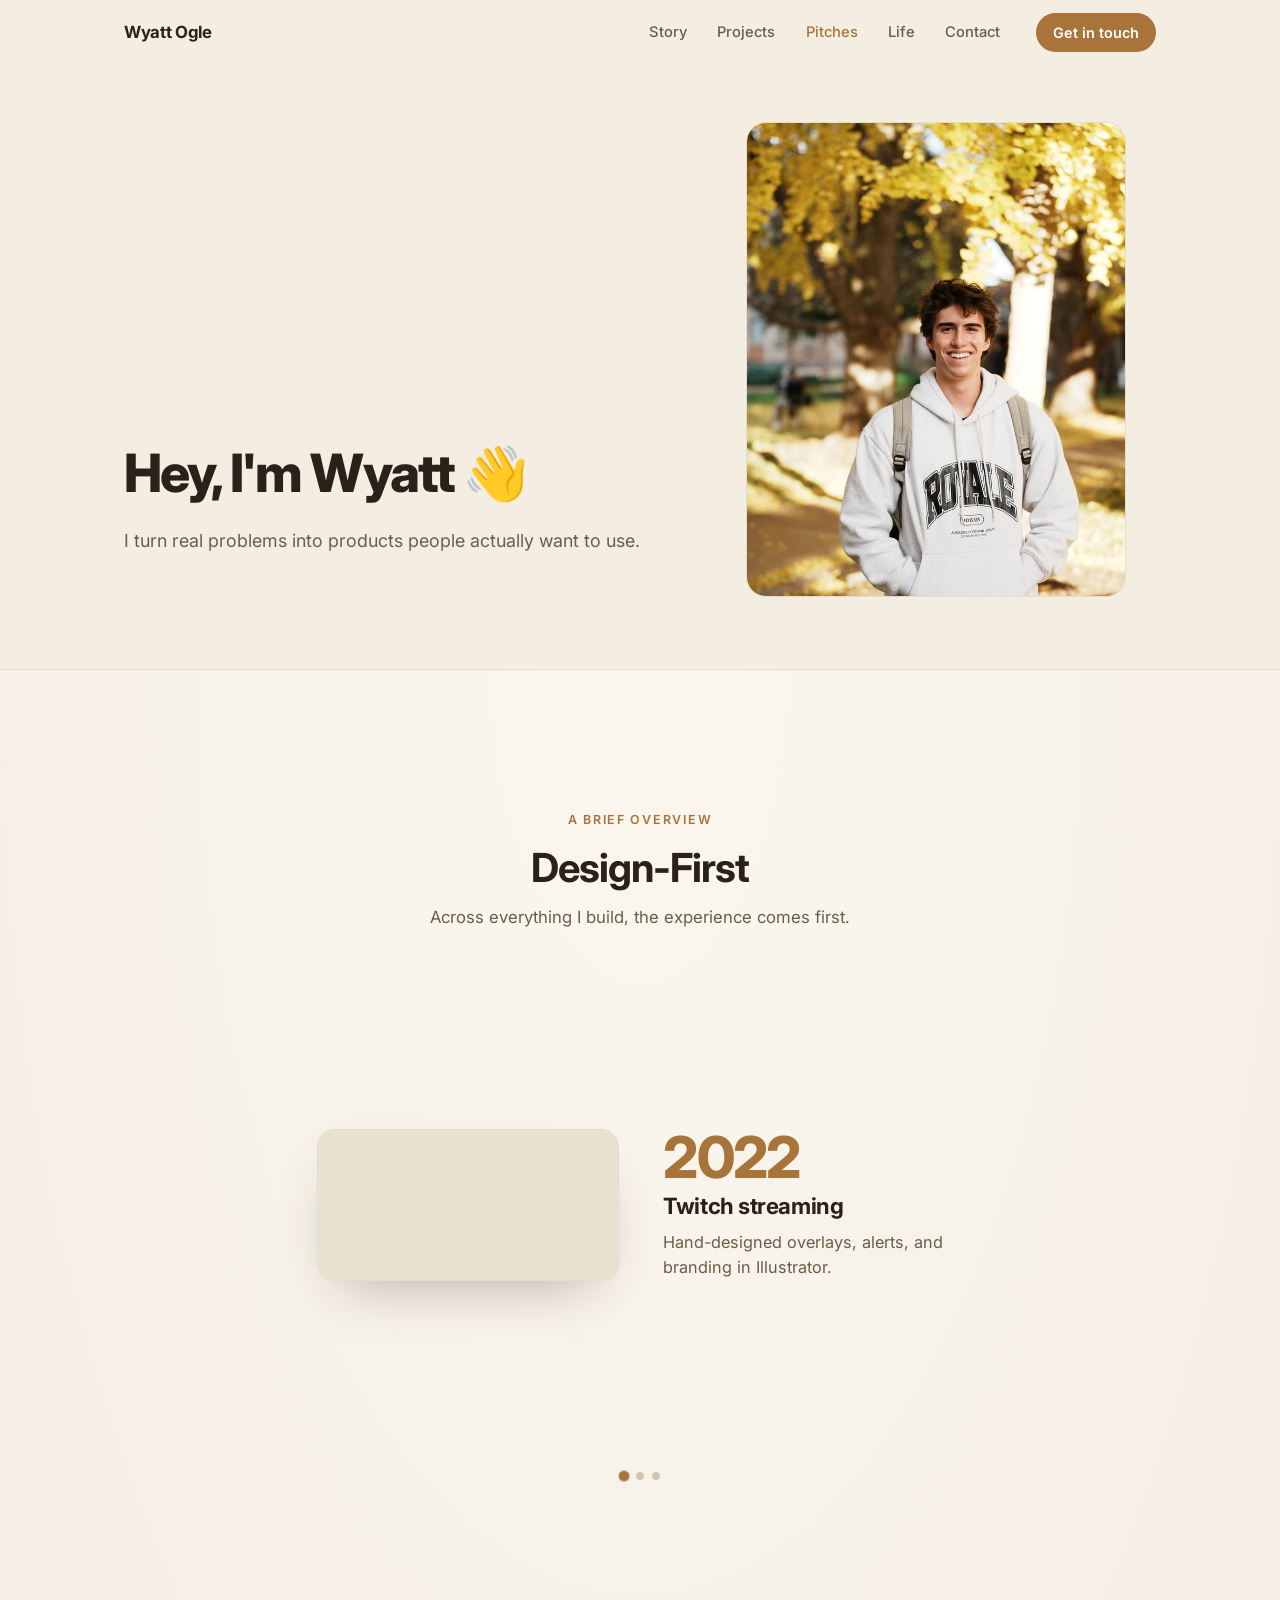
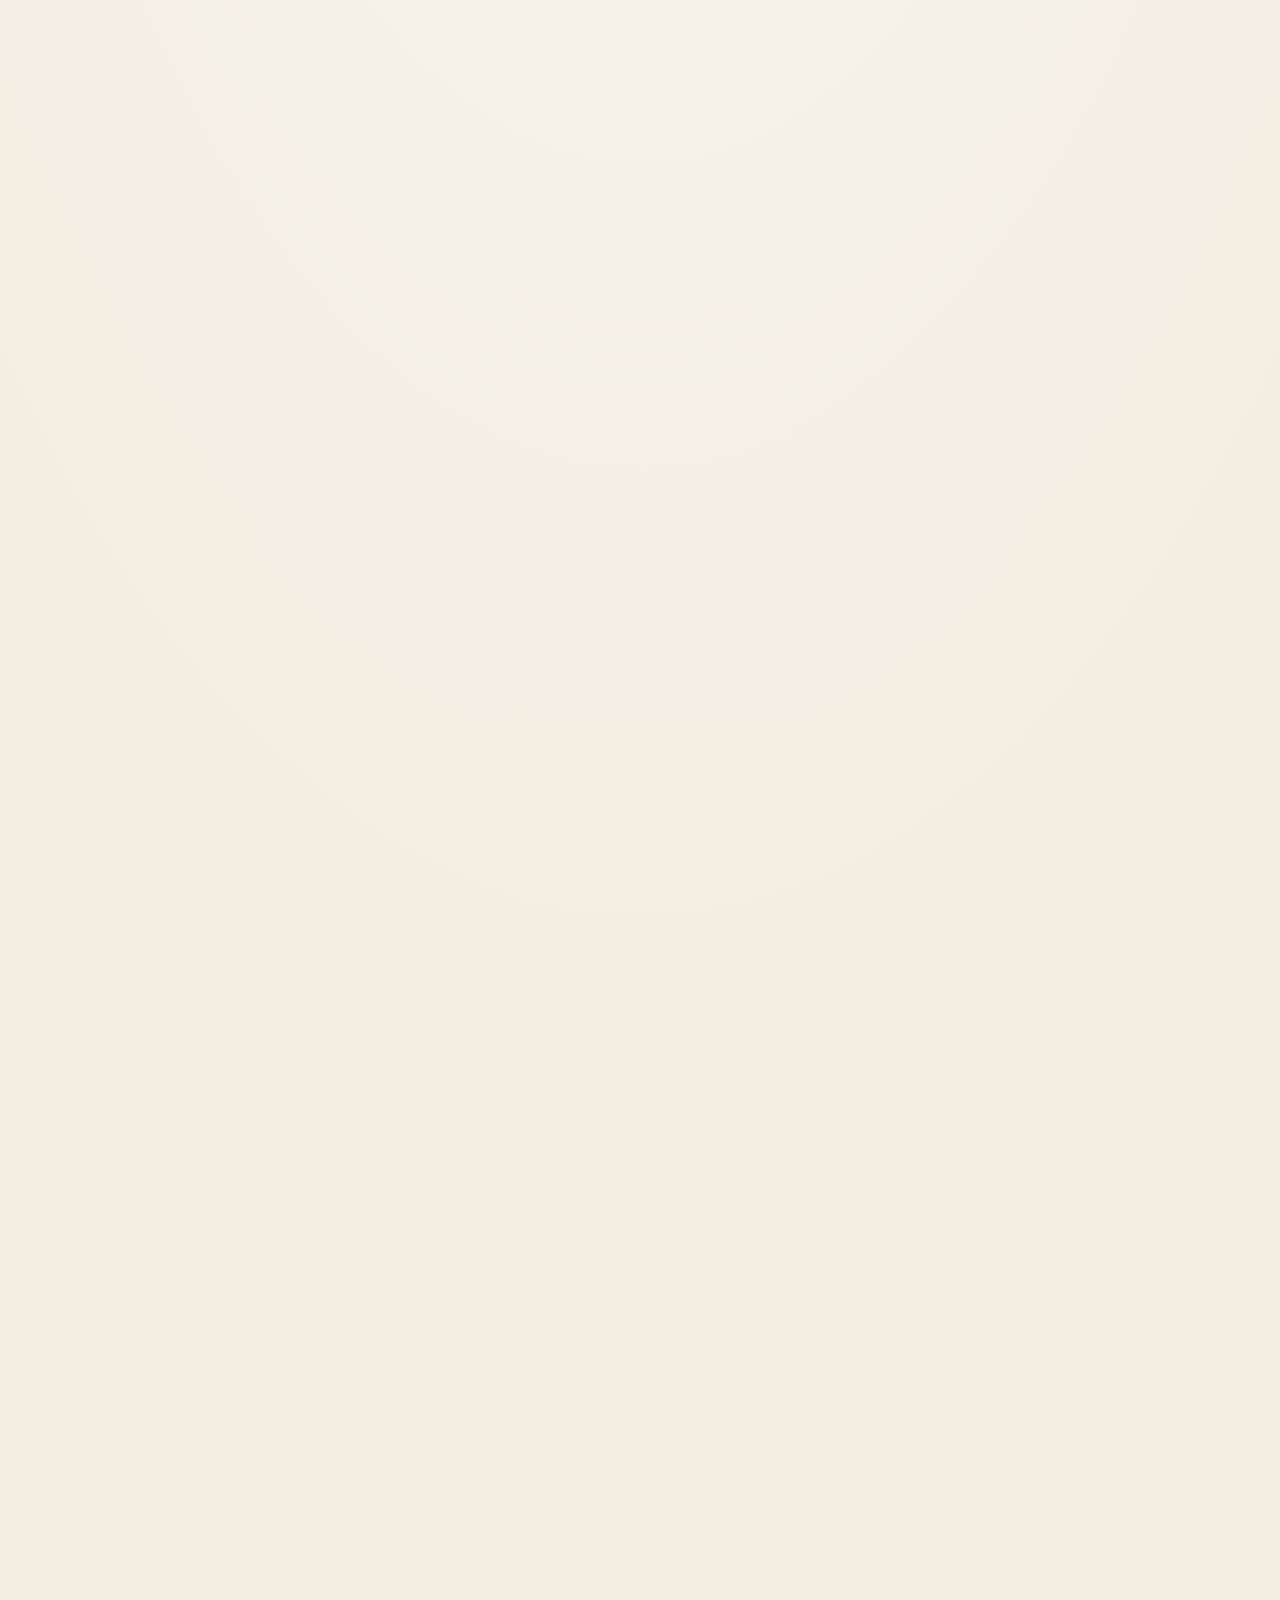
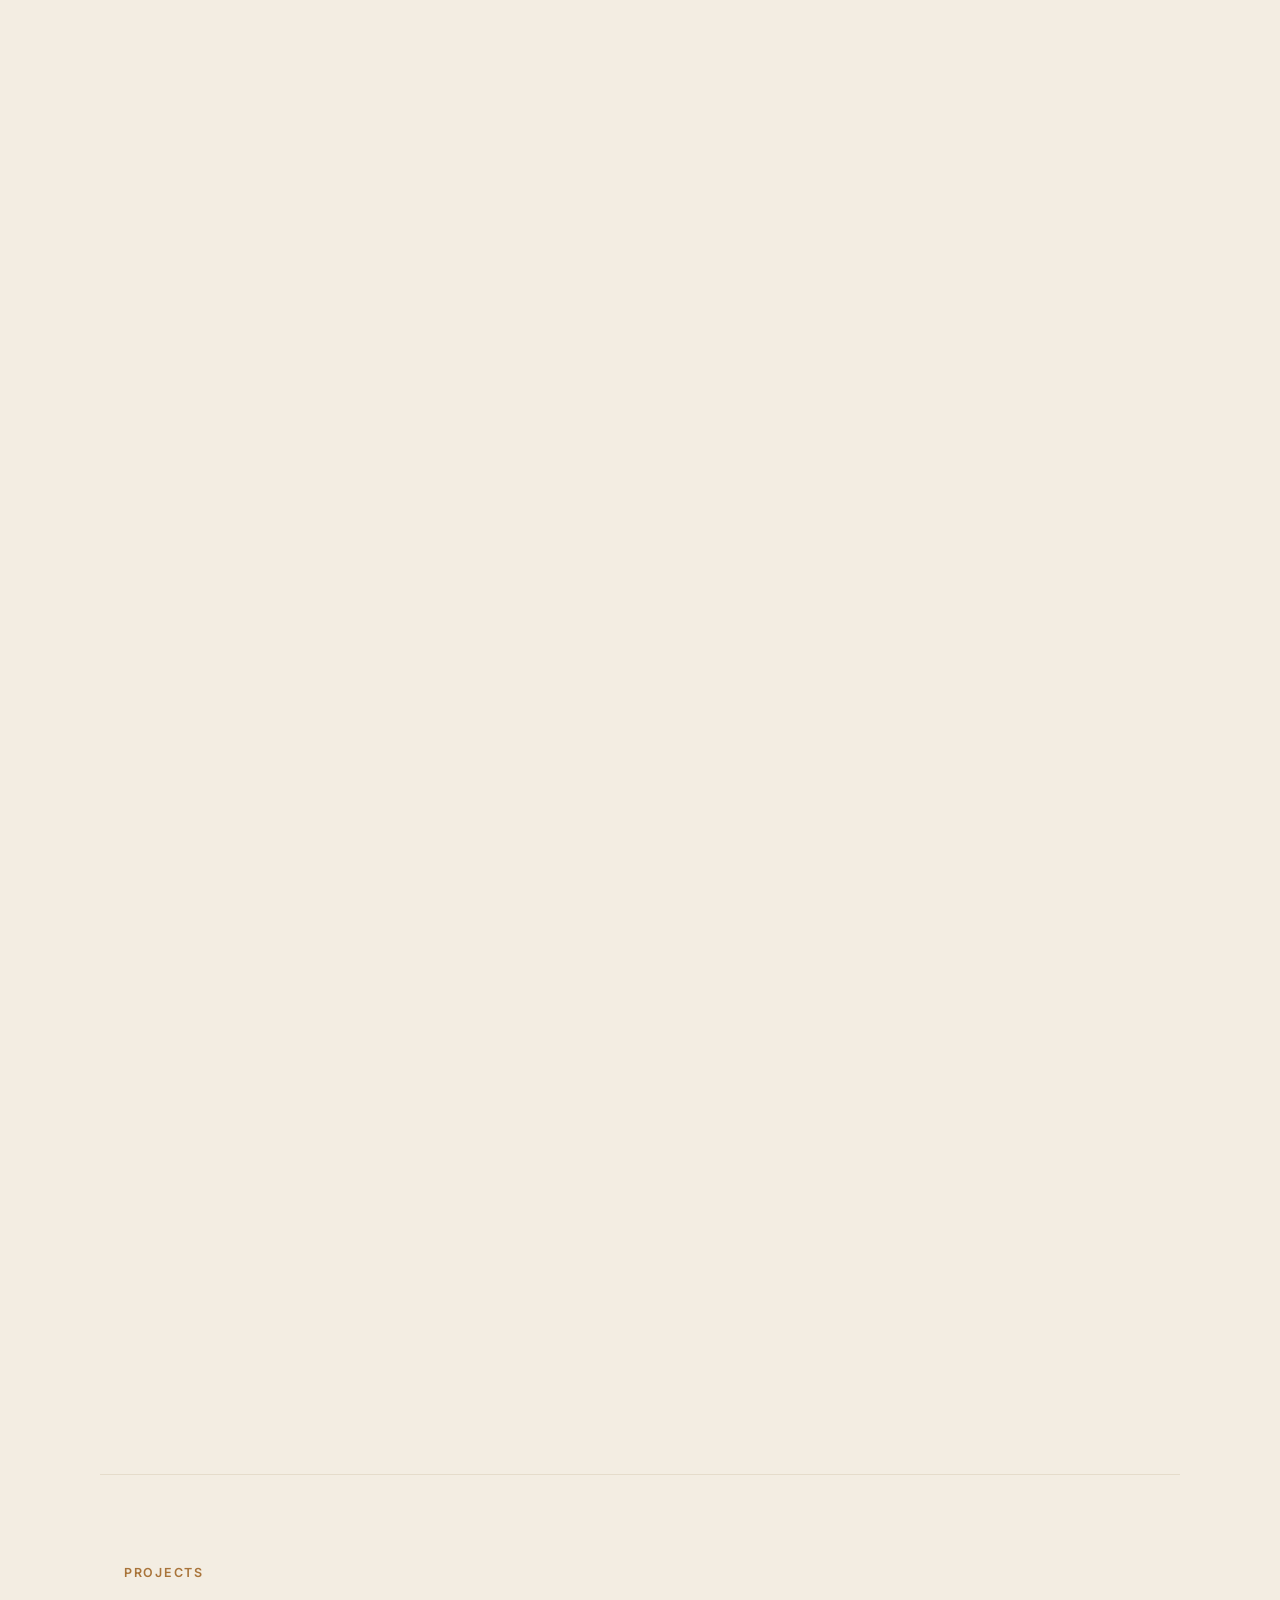
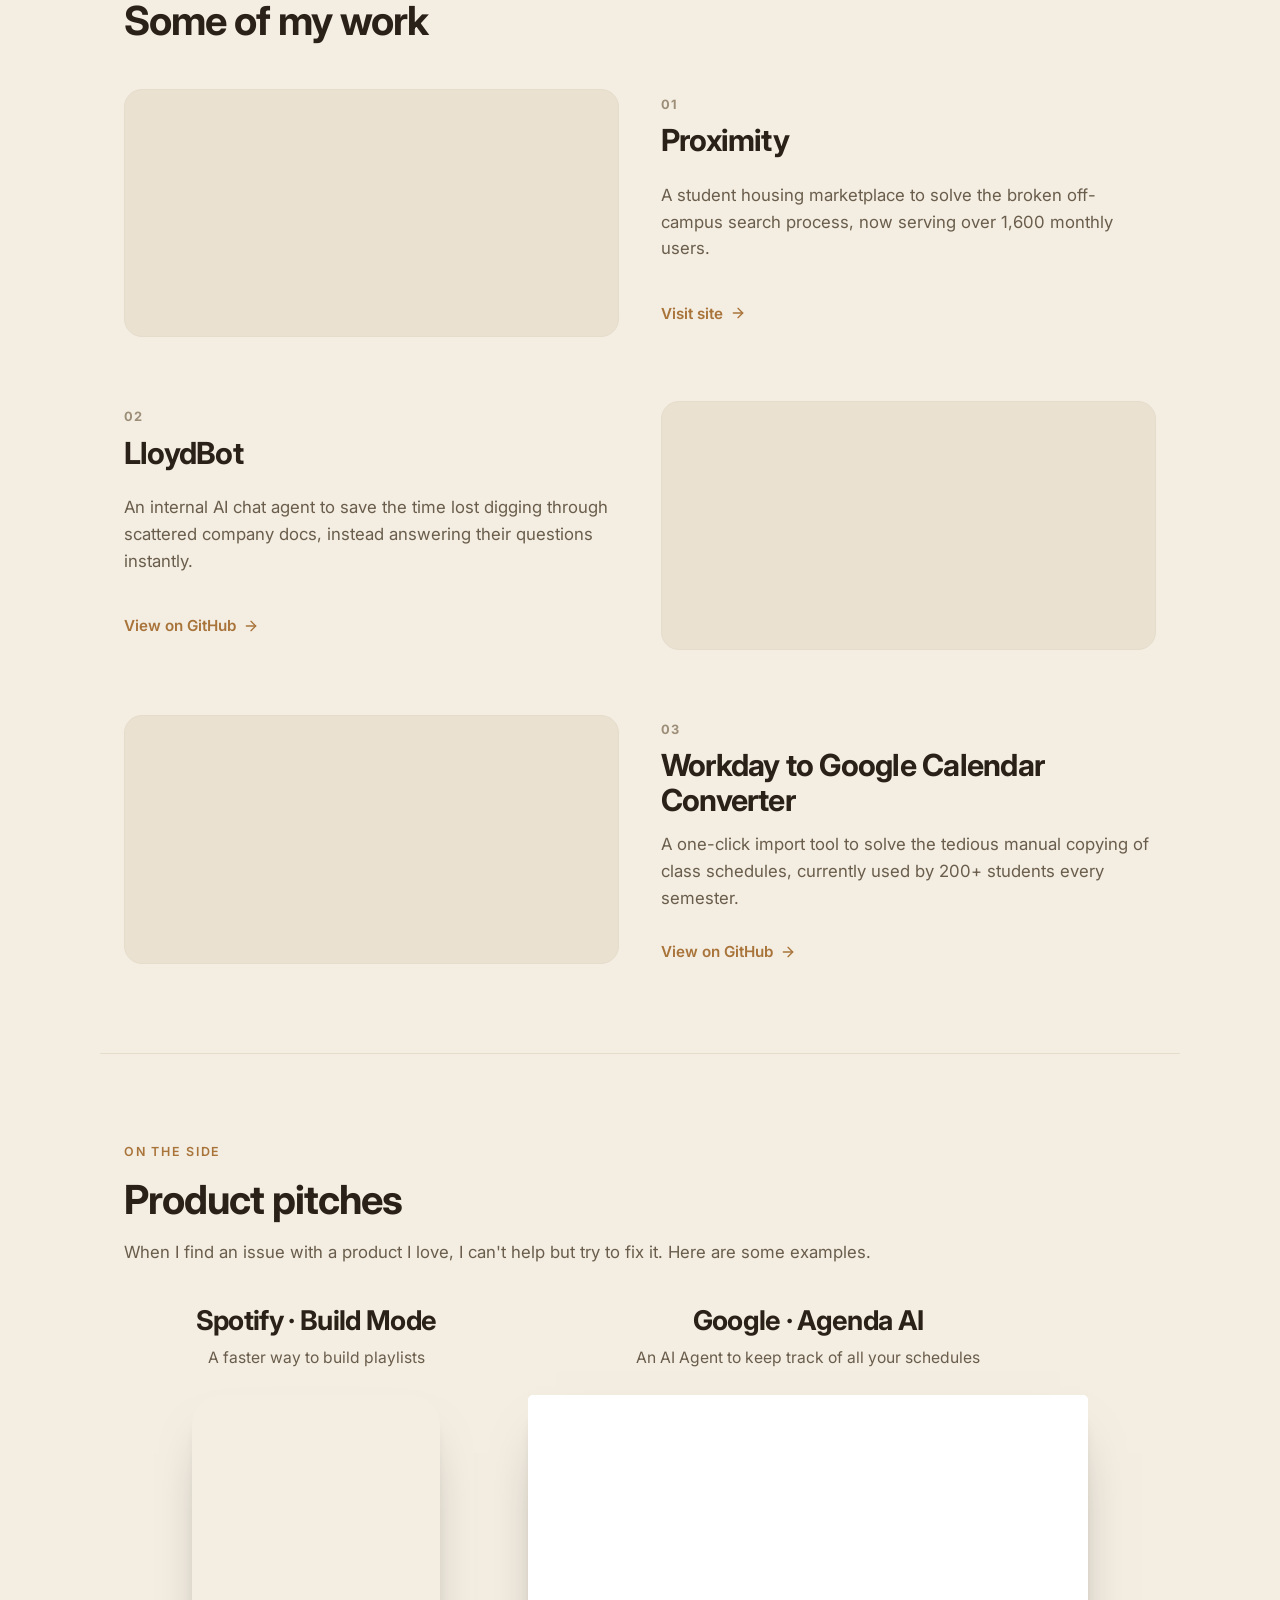
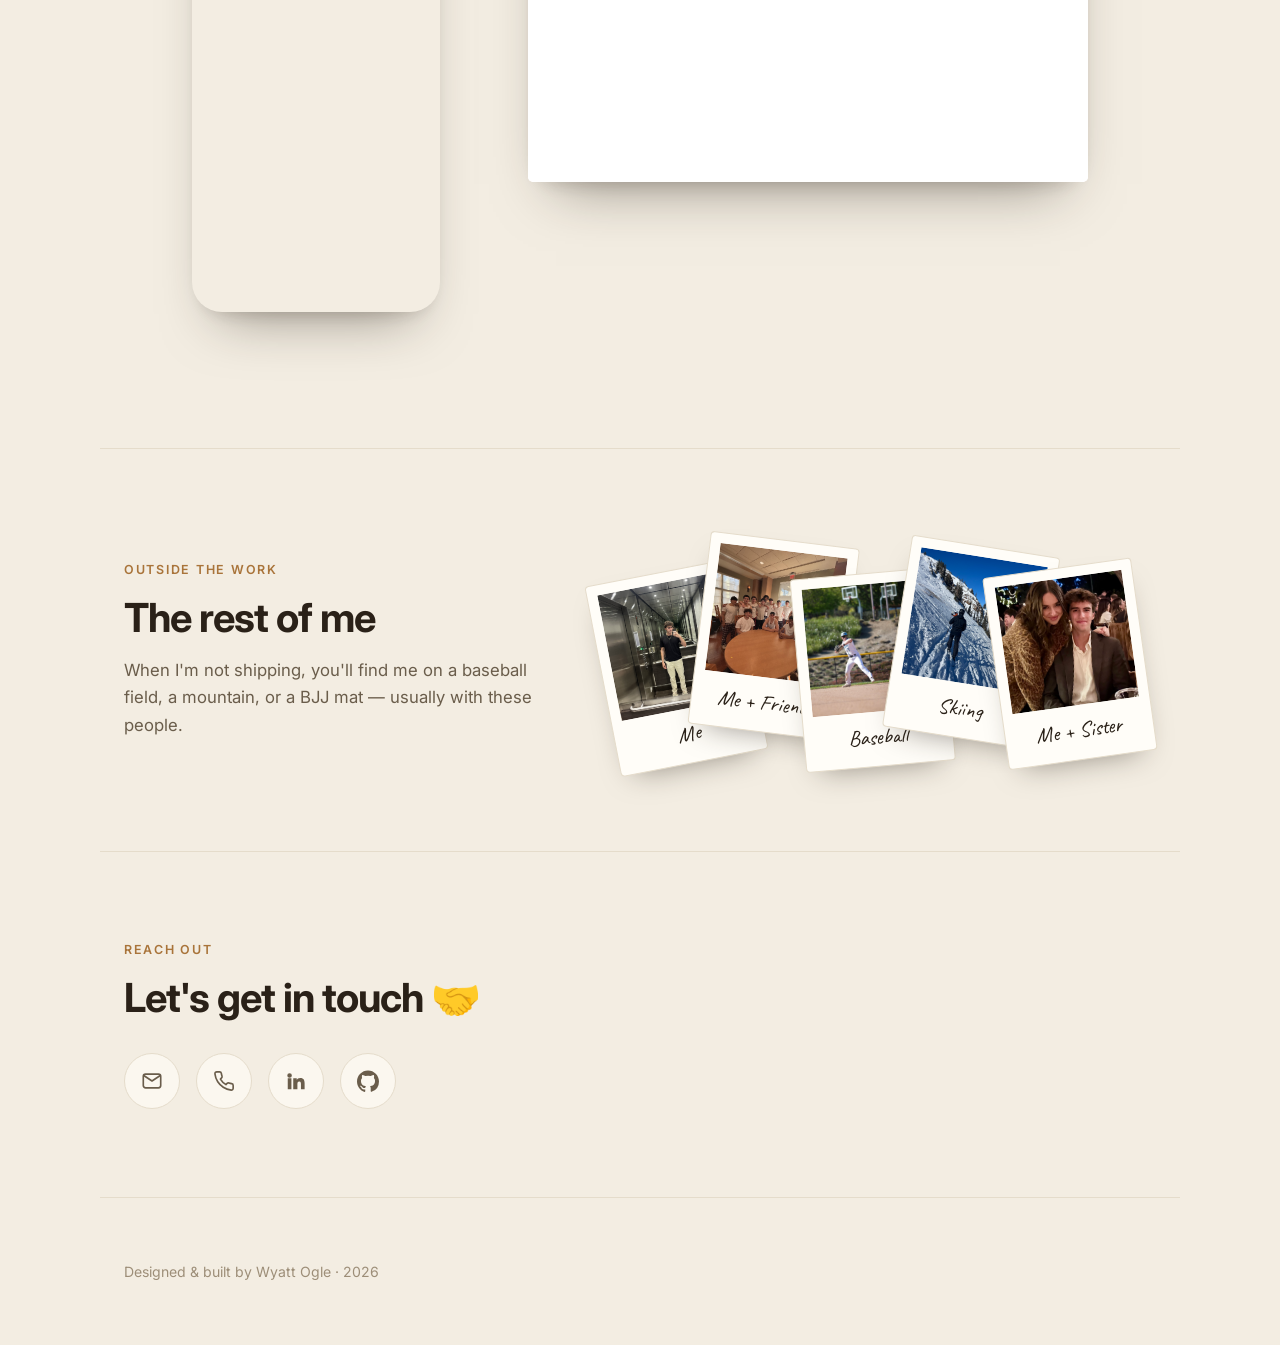
==== commit 41a81434: "Add mobile-responsive layout, favicons, and reworded story intro" ====
--- a/index.html
+++ b/index.html
@@ -10,6 +10,11 @@
   <link rel="preconnect" href="https://fonts.gstatic.com" crossorigin>
   <link href="https://fonts.googleapis.com/css2?family=Inter:wght@400;500;600;700;800&family=Caveat:wght@500;600&display=swap" rel="stylesheet">
 
+  <link rel="icon" href="favicon.ico" sizes="any">
+  <link rel="icon" type="image/png" sizes="32x32" href="favicon-32x32.png">
+  <link rel="icon" type="image/png" sizes="16x16" href="favicon-16x16.png">
+  <link rel="apple-touch-icon" href="apple-touch-icon.png">
+
   <link rel="stylesheet" href="styles.css">
 </head>
 <body id="top">
@@ -18,14 +23,18 @@
   <header class="nav" id="nav">
     <div class="nav-inner">
       <a class="nav-brand" href="#top">Wyatt Ogle</a>
-      <nav class="nav-links" aria-label="Section navigation">
+      <nav class="nav-links" id="nav-menu" aria-label="Section navigation">
         <a href="#story" data-nav="story">Story</a>
         <a href="#built" data-nav="built">Projects</a>
         <a href="#pitches" data-nav="pitches">Pitches</a>
         <a href="#life" data-nav="life">Life</a>
         <a href="#contact" data-nav="contact">Contact</a>
+        <a href="mailto:o.wyatt@wustl.edu" class="nav-mobile-cta">Get in touch</a>
       </nav>
       <a class="nav-cta" href="mailto:o.wyatt@wustl.edu">Get in touch</a>
+      <button class="nav-toggle" id="nav-toggle" type="button" aria-label="Open menu" aria-expanded="false" aria-controls="nav-menu">
+        <span></span><span></span><span></span>
+      </button>
     </div>
   </header>
 
@@ -120,5 +129,13 @@
 
   <script src="scripts/renderResume.js" defer></script>
   <script src="scripts/uiInteractions.js" defer></script>
+
+  <!-- Vercel Web Analytics -->
+  <script>
+    window.va = window.va || function () { 
+      (window.vaq = window.vaq || []).push(arguments); 
+    };
+  </script>
+  <script defer src="/_vercel/insights/script.js"></script>
 </body>
 </html>
--- a/styles.css
+++ b/styles.css
@@ -160,8 +160,80 @@
 }
 .nav-cta:hover { background: var(--accent-press); transform: translateY(-1px); }
 
+/* Hamburger — hidden on desktop, shown on mobile */
+.nav-toggle {
+  display: none;
+  margin-left: auto;
+  flex-direction: column;
+  justify-content: center;
+  gap: 5px;
+  width: 42px;
+  height: 42px;
+  padding: 0 9px;
+  background: transparent;
+  border: 0;
+  cursor: pointer;
+}
+.nav-toggle span {
+  display: block;
+  height: 2px;
+  width: 100%;
+  border-radius: 2px;
+  background: var(--text);
+  transition: transform 0.25s var(--ease), opacity 0.2s ease;
+}
+/* The "Get in touch" link only appears inside the mobile dropdown */
+.nav-mobile-cta { display: none; }
+
 @media (max-width: 720px) {
-  .nav-links { display: none; }
+  .nav-toggle { display: flex; }
+  .nav-cta { display: none; }
+
+  /* Give the bar a surface whenever the menu is open, even at the top */
+  .nav.menu-open {
+    background: rgba(243, 237, 226, 0.92);
+    border-bottom-color: var(--border);
+    -webkit-backdrop-filter: blur(12px) saturate(140%);
+            backdrop-filter: blur(12px) saturate(140%);
+  }
+
+  /* Links collapse into a dropdown panel under the bar */
+  .nav-links {
+    display: none;
+    position: absolute;
+    top: var(--nav-h);
+    left: 0;
+    right: 0;
+    flex-direction: column;
+    gap: 0.15rem;
+    padding: 0.6rem 1.5rem 1rem;
+    background: rgba(243, 237, 226, 0.97);
+    border-bottom: 1px solid var(--border);
+    -webkit-backdrop-filter: blur(12px) saturate(140%);
+            backdrop-filter: blur(12px) saturate(140%);
+    box-shadow: 0 18px 40px -24px rgba(42, 33, 24, 0.5);
+  }
+  .nav.menu-open .nav-links { display: flex; }
+  .nav-links a {
+    padding: 0.65rem 0.4rem;
+    font-size: 1rem;
+    border-radius: 8px;
+  }
+  /* Show the CTA as the final, accented item in the dropdown */
+  .nav-mobile-cta {
+    display: block;
+    margin-top: 0.5rem;
+    text-align: center;
+    color: #fff !important;
+    background: var(--accent);
+    border-radius: 99px;
+    font-weight: 600;
+  }
+
+  /* Hamburger morphs into an X when the menu is open */
+  .nav.menu-open .nav-toggle span:nth-child(1) { transform: translateY(7px) rotate(45deg); }
+  .nav.menu-open .nav-toggle span:nth-child(2) { opacity: 0; }
+  .nav.menu-open .nav-toggle span:nth-child(3) { transform: translateY(-7px) rotate(-45deg); }
 }
 
 /* ----------------------------------------------------------------------- */
@@ -177,10 +249,6 @@
   grid-template-columns: 1.1fr 0.9fr;
   gap: 3.5rem;
   align-items: end;
-}
-@media (max-width: 760px) {
-  .hero-grid { grid-template-columns: 1fr; gap: 2.5rem; }
-  .hero-photo { order: -1; max-width: 200px; }
 }
 
 .hero-title {
@@ -245,6 +313,22 @@
   object-position: center 22%;
   border-radius: 20px;
   border: 1px solid var(--border);
+}
+
+@media (max-width: 760px) {
+  .hero {
+    /* Smaller top/bottom padding lifts the photo nearer the header */
+    padding: calc(var(--nav-h) + 1.25rem) 1.5rem 3rem;
+  }
+  .hero-grid { grid-template-columns: 1fr; gap: 10rem; }
+  /* Full-width photo, aligned left with the text below it */
+  .hero-photo { order: -1; max-width: none; justify-self: stretch; }
+  .hero-img {
+    max-width: none;
+    /* Wider crop — trims the top and bottom of the portrait */
+    aspect-ratio: 1 / 1;
+    object-position: center 28%;
+  }
 }
 
 /* ----------------------------------------------------------------------- */
@@ -368,10 +452,13 @@
 .story-dot.is-active { background: var(--accent); transform: scale(1.35); }
 
 @media (max-width: 760px) {
-  .story-viewer { height: min(76vh, 620px); }
+  /* Tighten the gap between the lead paragraph and the clip */
+  .story-lead { margin-bottom: 1rem; }
+  .story-viewer { height: min(76vh, 480px); }
   .story-clip {
     flex-direction: column;
-    gap: 1.2rem;
+    /* A touch more breathing room between the video and the year/title below */
+    gap: 2.5rem;
     text-align: center;
   }
   .story-clip-media video { max-width: 92vw; max-height: 42vh; }
@@ -410,13 +497,38 @@
 .built-row {
   display: grid;
   grid-template-columns: 1fr 1fr;
-  gap: 2.6rem;
-  align-items: center;
-}
-.built-row:nth-child(even) .built-media { order: 2; }
+  grid-template-areas:
+    "media head"
+    "media summary"
+    "media actions";
+  column-gap: 2.6rem;
+  row-gap: 0;
+  align-content: center;
+}
+.built-media { grid-area: media; align-self: center; }
+.built-head { grid-area: head; }
+.built-summary { grid-area: summary; }
+.built-actions { grid-area: actions; }
+.built-row:nth-child(even) {
+  grid-template-areas:
+    "head media"
+    "summary media"
+    "actions media";
+}
 @media (max-width: 760px) {
-  .built-row { grid-template-columns: 1fr; gap: 1.4rem; }
-  .built-row:nth-child(even) .built-media { order: 0; }
+  /* Stack: title, then description, then the demo video, then the link */
+  .built-row,
+  .built-row:nth-child(even) {
+    grid-template-columns: 1fr;
+    grid-template-areas:
+      "head"
+      "summary"
+      "media"
+      "actions";
+    row-gap: 0;
+  }
+  /* Space the link below the video (only rendered when there is one) */
+  .built-actions { margin-top: 1.2rem; }
 }
 
 .built-media {
@@ -545,7 +657,8 @@
   display: flex;
   flex-wrap: wrap;
   justify-content: center;
-  align-items: flex-end;   /* sit the devices on a common baseline */
+  align-items: flex-start;   /* line columns up at the top: titles and demos share
+                                a top edge, so the taller phone simply hangs lower */
   gap: 3rem 5.5rem;
   margin-bottom: 3rem;
 }
@@ -750,6 +863,21 @@
 }
 .contact-icon:focus-visible { outline: 2px solid var(--accent); outline-offset: 3px; }
 
+/* Mobile: keep polaroid captions on one line, spread the reach-out icons */
+@media (max-width: 640px) {
+  .polaroid-caption { white-space: nowrap; padding: 0.1rem 0 0.2rem; }
+  /* Thinner white frame so the photo itself reads larger */
+  .polaroid { padding: 0.35rem 0.35rem 0; }
+  .contact-icons {
+    width: 100%;
+    flex-wrap: nowrap;
+    justify-content: space-between;
+    gap: 0.5rem;
+    /* Pull the row in from the edges: buttons sit closer, more centered */
+    padding: 0 2rem;
+  }
+}
+
 /* ----------------------------------------------------------------------- */
 /* Copy toast                                                              */
 /* ----------------------------------------------------------------------- */
@@ -986,6 +1114,48 @@
   .cs-shot { width: min(72vw, 240px); flex: 0 0 auto; }
 }
 
+/* "How it works today" for Calendar — your Personal calendar beside a separate
+   Professional one, where a Zoom call is double-booked on an hour you can't see. */
+.cs-cals {
+  display: flex;
+  align-items: flex-start;
+  gap: 1rem;
+}
+.cs-cal {
+  position: relative;
+  flex: 1 1 0;
+  min-width: 0;
+}
+@media (max-width: 700px) {
+  .cs-cals { flex-direction: column; }
+}
+.cs-cal-tag {
+  display: inline-block;
+  margin: 0 0 0.6rem;
+  padding: 0.2rem 0.7rem;
+  border-radius: 500px;
+  font-size: 0.74rem;
+  font-weight: 700;
+  letter-spacing: 0.03em;
+  text-transform: uppercase;
+  color: #fff;
+}
+/* Tag colors mirror each account's signature strip in the screenshots. */
+.cs-cal-tag--personal     { background: #0b8043; }
+.cs-cal-tag--professional { background: #f9ab00; }
+.cs-cal-media {
+  border-radius: 14px;
+  overflow: hidden;
+  background: #fff;
+  border: 1px solid var(--border);
+  box-shadow: 0 12px 30px -18px rgba(42, 33, 24, 0.45);
+}
+.cs-cal-media img {
+  width: 100%;
+  height: auto;
+  display: block;
+}
+
 /* Embedded live demo — the final section */
 .cs-demo { margin-top: 3.4rem; }
 .cs-demo-frame {
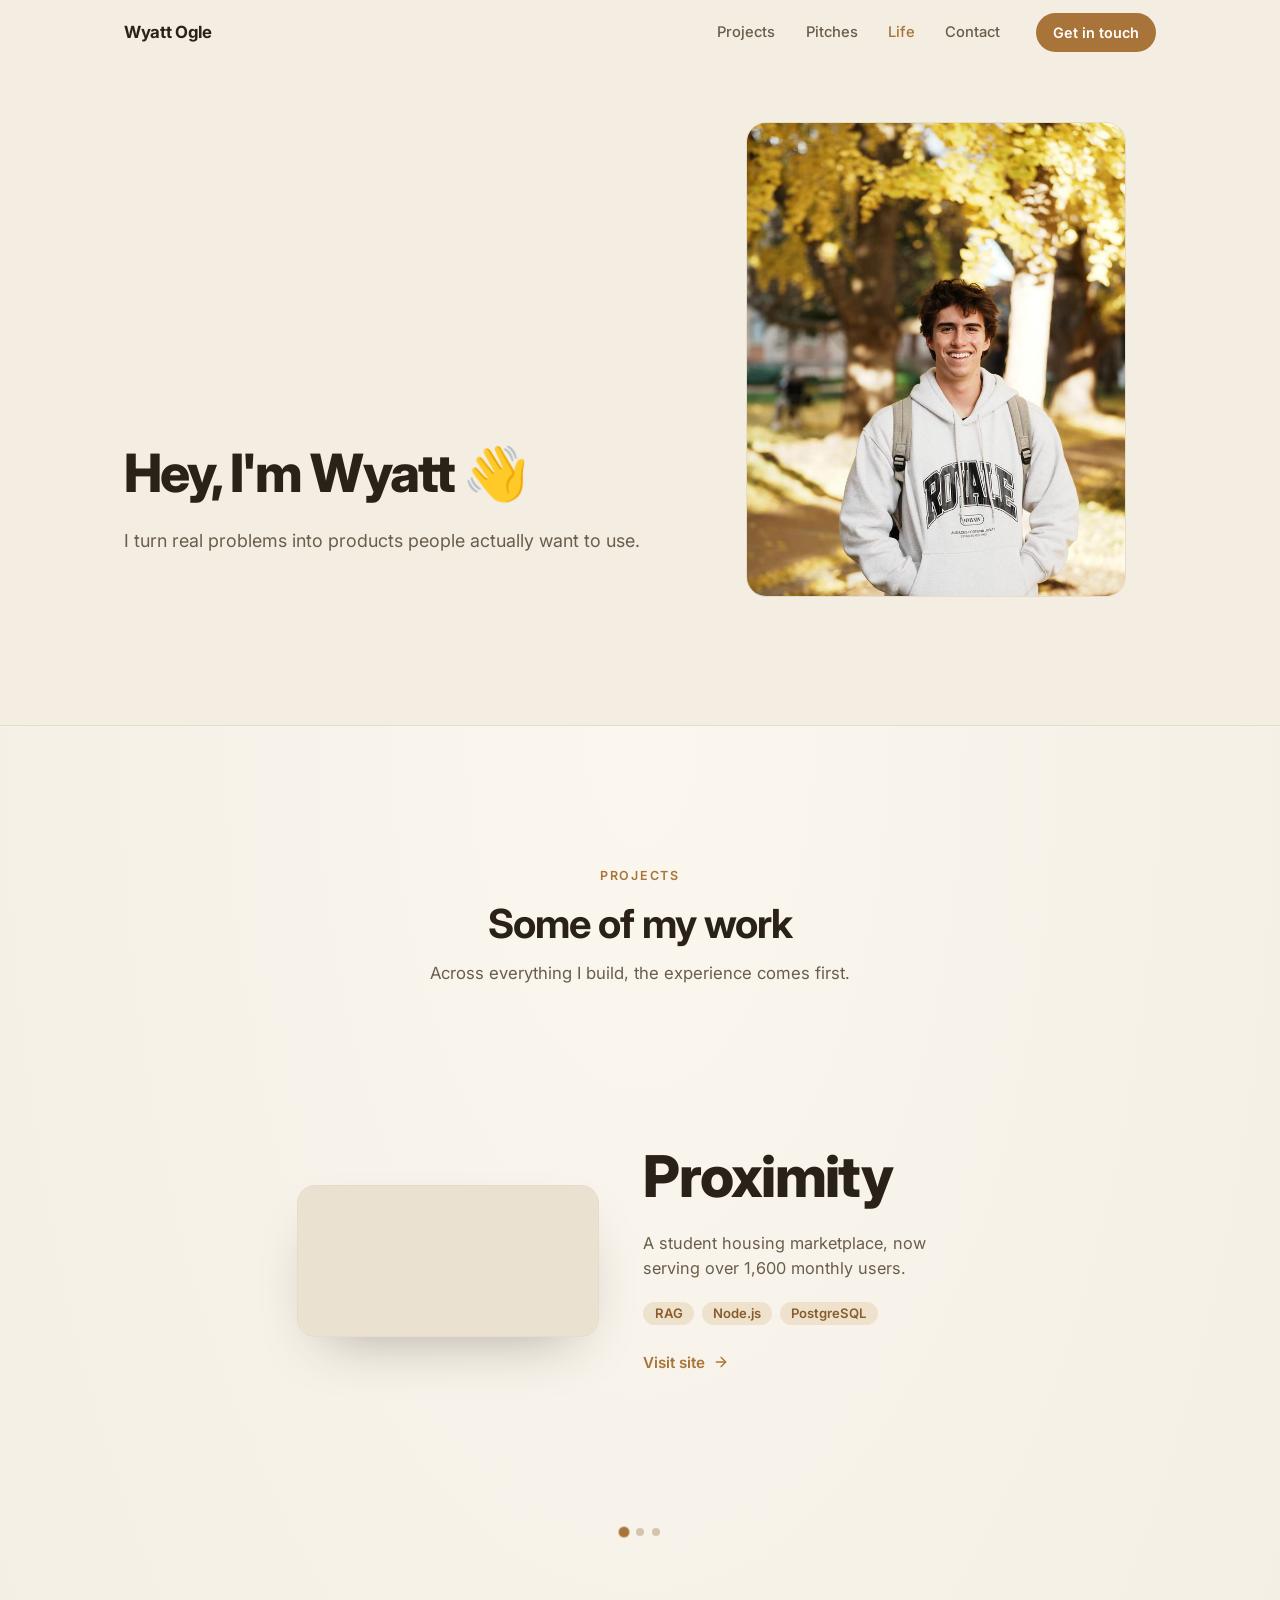
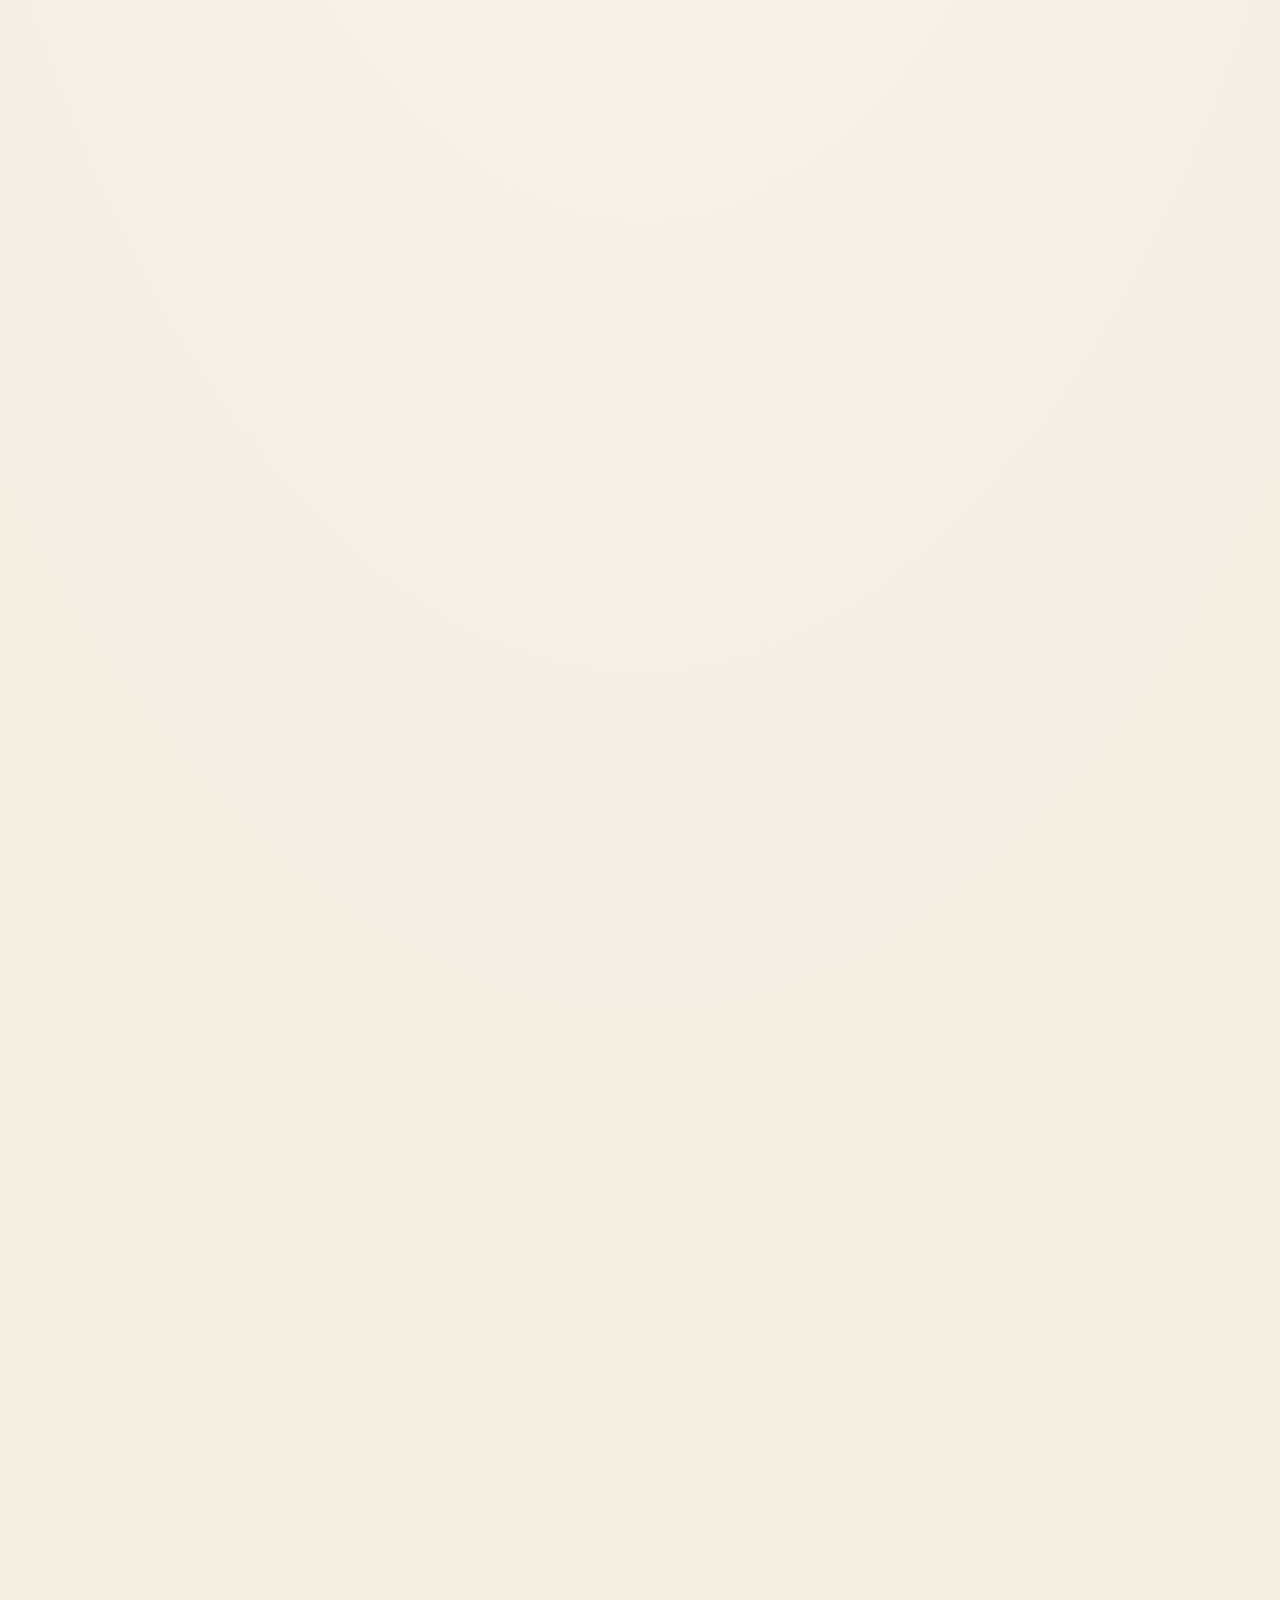
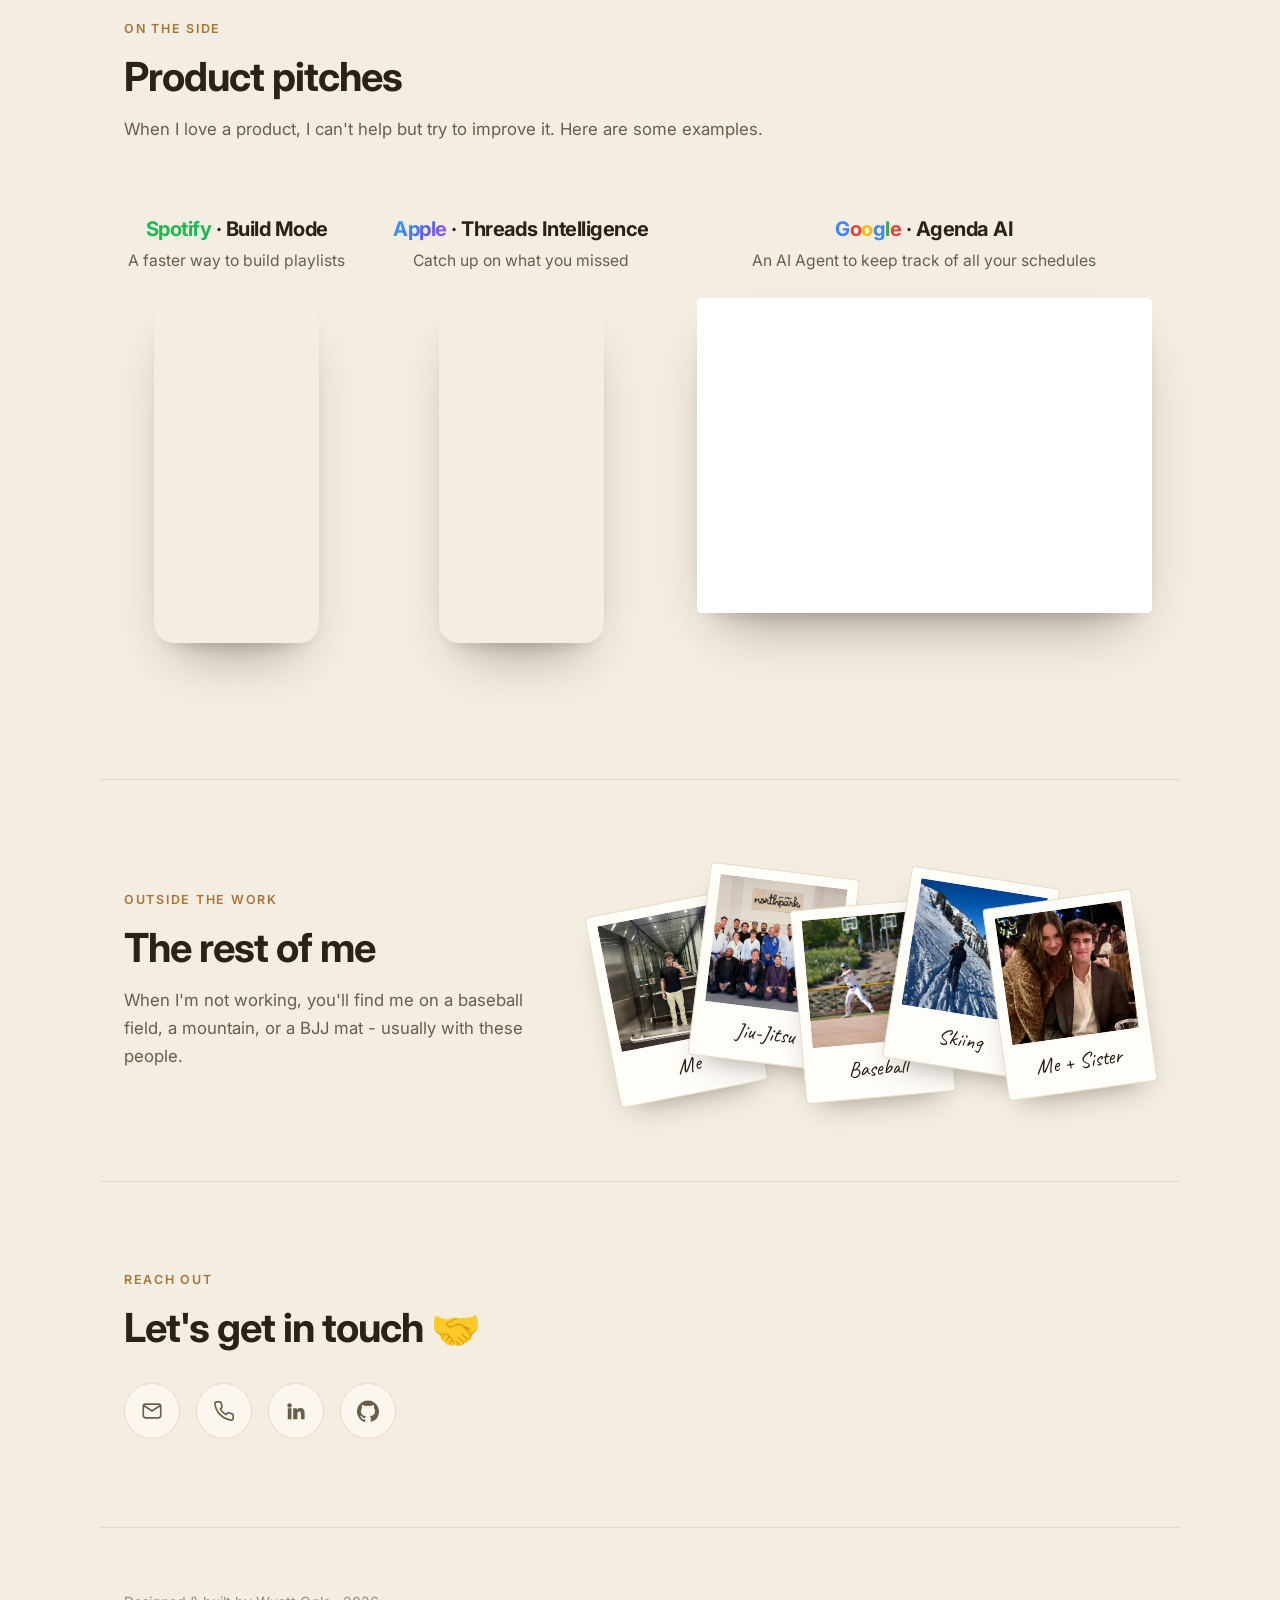
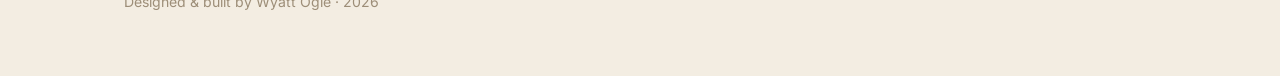
==== commit 267a28d2: "Merge projects into the pinned Projects showcase - Replace the story clips with the three projects (" ====
--- a/index.html
+++ b/index.html
@@ -24,8 +24,7 @@
     <div class="nav-inner">
       <a class="nav-brand" href="#top">Wyatt Ogle</a>
       <nav class="nav-links" id="nav-menu" aria-label="Section navigation">
-        <a href="#story" data-nav="story">Story</a>
-        <a href="#built" data-nav="built">Projects</a>
+        <a href="#projects" data-nav="story">Projects</a>
         <a href="#pitches" data-nav="pitches">Pitches</a>
         <a href="#life" data-nav="life">Life</a>
         <a href="#contact" data-nav="contact">Contact</a>
@@ -54,7 +53,7 @@
     </section>
 
     <!-- Story: show, don't tell (pinned scroll clips) -->
-    <section id="story" class="story" aria-label="A visual progression of my work">
+    <section id="projects" class="story" aria-label="A visual progression of my work">
       <div class="story-pin" id="story-pin">
         <div class="story-stage">
           <p class="eyebrow" id="story-eyebrow"></p>
@@ -66,13 +65,6 @@
           <div class="story-progress" id="story-progress" aria-hidden="true"></div>
         </div>
       </div>
-    </section>
-
-    <!-- Things I've built -->
-    <section id="built" class="section">
-      <p class="eyebrow" id="built-eyebrow"></p>
-      <h2 class="section-title" id="built-title"></h2>
-      <div class="built-list" id="built-list"></div>
     </section>
 
     <!-- Product pitches -->
--- a/styles.css
+++ b/styles.css
@@ -242,7 +242,7 @@
 .hero {
   max-width: var(--maxw);
   margin: 0 auto;
-  padding: calc(var(--nav-h) + 3.5rem) 1.5rem 4.5rem;
+  padding: calc(var(--nav-h) + 3.5rem) 1.5rem 8rem;
 }
 .hero-grid {
   display: grid;
@@ -373,13 +373,21 @@
   display: flex;
   align-items: center;
   justify-content: center;
-  gap: 2.8rem;
   opacity: 0;
   transform: translateY(40px);
   /* Outgoing clip: fade + drop out immediately, no delay. */
   transition: opacity 0.28s var(--ease), transform 0.28s var(--ease);
   pointer-events: none;
   will-change: opacity, transform;
+}
+/* The video + specs row. Its height hugs the demo video, so stretching the
+   specs column below matches the video panel — not the taller viewer. */
+.story-clip-row {
+  display: flex;
+  align-items: stretch;
+  justify-content: center;
+  gap: 2.8rem;
+  max-width: 100%;
 }
 .story-clip.is-active {
   opacity: 1;
@@ -392,6 +400,7 @@
 /* Frame hugs the video's real dimensions — no cropping */
 .story-clip-media {
   flex: 0 0 auto;
+  align-self: center;
   line-height: 0;
   border-radius: var(--radius);
   overflow: hidden;
@@ -413,28 +422,48 @@
   color: var(--text-3);
   font-size: 0.9rem;
 }
-.story-clip-info { flex: 0 1 300px; text-align: left; }
-.story-clip-year {
+.story-clip-info {
+  flex: 0 1 340px;
+  text-align: left;
+  /* Centered against the demo, with the specs given a bit more room to breathe
+     than the tight default — proportional, not stretched edge-to-edge. */
+  align-self: center;
+}
+.story-clip-name {
+  margin: 0 0 1.5rem;
   font-family: var(--font-display);
   font-size: clamp(2.4rem, 5vw, 3.6rem);
   font-weight: 800;
   letter-spacing: -0.03em;
-  color: var(--accent);
-  line-height: 1;
-}
-.story-clip-name {
-  margin: 0.4rem 0 0.7rem;
-  font-size: 1.4rem;
-  font-weight: 700;
-  letter-spacing: -0.02em;
+  line-height: 1.05;
   color: var(--text);
 }
+.story-clip-name--sm { font-size: clamp(1.5rem, 2.9vw, 2.1rem); }
 .story-clip-caption {
   margin: 0;
   color: var(--text-2);
   font-size: 1.02rem;
   line-height: 1.55;
 }
+/* Tech / feature chips */
+.story-clip-tags {
+  list-style: none;
+  margin: 1.3rem 0 0;
+  padding: 0;
+  display: flex;
+  flex-wrap: wrap;
+  gap: 0.5rem;
+}
+.story-clip-tags li {
+  padding: 0.32rem 0.7rem;
+  border-radius: 999px;
+  background: var(--accent-soft);
+  color: var(--accent-press);
+  font-size: 0.82rem;
+  font-weight: 600;
+  line-height: 1;
+}
+.story-clip-actions { margin-top: 1.4rem; }
 
 /* Progress dots */
 .story-progress {
@@ -455,14 +484,17 @@
   /* Tighten the gap between the lead paragraph and the clip */
   .story-lead { margin-bottom: 1rem; }
   .story-viewer { height: min(76vh, 480px); }
-  .story-clip {
+  .story-clip-row {
     flex-direction: column;
-    /* A touch more breathing room between the video and the year/title below */
+    align-items: center;
+    /* A touch more breathing room between the video and the title below */
     gap: 2.5rem;
     text-align: center;
   }
   .story-clip-media video { max-width: 92vw; max-height: 42vh; }
-  .story-clip-info { flex: 0 0 auto; text-align: center; }
+  /* Stacked on mobile — no need to stretch the specs to the video height */
+  .story-clip-info { flex: 0 0 auto; justify-content: flex-start; text-align: center; }
+  .story-clip-tags { justify-content: center; }
 }
 
 /* Static fallback (reduced motion): just stack the clips */
@@ -579,7 +611,7 @@
 /* ----------------------------------------------------------------------- */
 .pitches-lead {
   max-width: var(--maxw-text);
-  margin: 0 0 2.4rem;
+  margin: 0 0 4.6rem;
   color: var(--text-2);
   font-size: 1.05rem;
 }
@@ -655,11 +687,12 @@
 /* Featured pitches — embedded live demos, side by side */
 .pitch-featured {
   display: flex;
+  flex-direction: row;       /* lay every pitch out in a single horizontal row so
+                                the titles and demos line up across one axis */
   flex-wrap: wrap;
   justify-content: center;
-  align-items: flex-start;   /* line columns up at the top: titles and demos share
-                                a top edge, so the taller phone simply hangs lower */
-  gap: 3rem 5.5rem;
+  align-items: flex-start;   /* share a top edge: the taller phones hang lower */
+  gap: 3rem 3rem;
   margin-bottom: 3rem;
 }
 .showcase {
@@ -668,9 +701,11 @@
   align-items: center;
   text-align: center;
 }
+/* In the horizontal row the desktop demo sits inline with the phones rather than
+   claiming a full row of its own. */
 .showcase-title {
   font-family: var(--font-display);
-  font-size: clamp(1.35rem, 2.4vw, 1.7rem);
+  font-size: clamp(0.99rem, 1.71vw, 1.26rem);
   font-weight: 700;
   letter-spacing: -0.025em;
   color: var(--text);
@@ -684,6 +719,52 @@
 .showcase-title a:hover {
   color: var(--accent);
 }
+/* Per-brand tints: only the vendor's name is styled in its own identity; the
+   product-concept half keeps the default title color. On hover the concept half
+   stays put (no accent flip) and the brand mark deepens within its own palette. */
+.showcase-title--spotify a:hover,
+.showcase-title--apple a:hover,
+.showcase-title--google a:hover { color: var(--text); }
+
+/* Spotify — solid brand green that eases to a deeper green on hover. */
+.showcase-title--spotify .brand-name {
+  color: #1db954;
+  transition: color 0.28s ease;
+}
+.showcase-title--spotify a:hover .brand-name { color: #0f8a3c; }
+
+/* Apple — the Apple Intelligence sweep from the pitch, painted onto the text.
+   On hover the gradient slides across the letters and intensifies. */
+.showcase-title--apple .brand-name {
+  background: linear-gradient(115deg, #2aa3ff, #5e5ce6 32%, #bf5af2 58%, #ff6482 80%, #ff9f0a);
+  background-size: 220% 100%;
+  background-position: 0% 50%;
+  -webkit-background-clip: text;
+  background-clip: text;
+  color: transparent;
+  transition: background-position 0.55s ease, filter 0.28s ease;
+}
+.showcase-title--apple a:hover .brand-name {
+  background-position: 100% 50%;
+  filter: saturate(1.45) brightness(1.06);
+}
+
+/* Google — each letter painted in the logo's color sequence (blue, red,
+   yellow, blue, green, red), cycling every 6 so it holds for any length. On
+   hover the same six colors snap into a fixed arrangement rotated one position
+   along, so every letter lands on a color different from its resting one. */
+.showcase-title--google .brand-name span:nth-child(6n + 1) { color: #4285f4; }
+.showcase-title--google .brand-name span:nth-child(6n + 2) { color: #ea4335; }
+.showcase-title--google .brand-name span:nth-child(6n + 3) { color: #fbbc05; }
+.showcase-title--google .brand-name span:nth-child(6n + 4) { color: #4285f4; }
+.showcase-title--google .brand-name span:nth-child(6n + 5) { color: #34a853; }
+.showcase-title--google .brand-name span:nth-child(6n + 6) { color: #ea4335; }
+.showcase-title--google a:hover .brand-name span:nth-child(6n + 1) { color: #ea4335; }
+.showcase-title--google a:hover .brand-name span:nth-child(6n + 2) { color: #4285f4; }
+.showcase-title--google a:hover .brand-name span:nth-child(6n + 3) { color: #ea4335; }
+.showcase-title--google a:hover .brand-name span:nth-child(6n + 4) { color: #fbbc05; }
+.showcase-title--google a:hover .brand-name span:nth-child(6n + 5) { color: #4285f4; }
+.showcase-title--google a:hover .brand-name span:nth-child(6n + 6) { color: #34a853; }
 .showcase-tagline {
   max-width: 420px;
   margin: 0 0 1.6rem;
@@ -694,14 +775,20 @@
 /* Sizing box matches the embedded PhoneFrame footprint (418 × 872). The iframe's
    own content renders the device bezel + notch, so this box stays frame-less. */
 .phone-embed {
-  width: clamp(200px, 30vw, 248px);
+  /* --native: the viewport width (px, unitless) the demo renders correctly at;
+     --display: how wide we actually show it in the row. The iframe is rendered at
+     --native and scaled by display/native so the fixed-size demo always fills the
+     frame edge-to-edge at any display size. Shrink the phones by editing --display. */
+  --native: 208;
+  --display: 165;
+  width: calc(var(--display) * 1px);
   aspect-ratio: 418 / 872;
   margin: 0 auto;
   /* Clip the embed to the phone's rounded corners so nothing dark (the device's
      drop shadow, or a stale cached build) can leak into the box corners on this
      light page. Radius ≈ the bezel's outer radius (~12.4% of width) and tracks
      the responsive width. */
-  border-radius: 30px;
+  border-radius: 20px;
   overflow: hidden;
   isolation: isolate; /* own stacking context so the radius clips the iframe */
   /* Soft, warm shadow so the device reads as floating above the page rather
@@ -723,13 +810,16 @@
     0 40px 65px -28px rgba(42, 33, 24, 0.55),
     0 14px 28px -16px rgba(42, 33, 24, 0.36);
 }
+/* Render the demo at its fixed native viewport, then scale it down to the display
+   size so the device bezel and the demo inside fill the frame edge-to-edge. */
 .phone-embed iframe {
-  width: 100%;
-  height: 100%;
+  width: calc(var(--native) * 1px);
+  height: calc(var(--native) * 872 / 418 * 1px);
   border: 0;
   display: block;
   background: transparent;
-  border-radius: inherit;
+  transform: scale(calc(var(--display) / var(--native)));
+  transform-origin: top left;
 }
 /* The demo auto-plays; let clicks fall through to the wrapping link so the whole
    phone navigates to the write-up. */
@@ -741,7 +831,7 @@
    URL bar), so this box just sizes, clips and shadows it, frame-less, the way
    the phone box wraps the demo's own bezel. */
 .browser-embed {
-  width: clamp(320px, 56vw, 560px);
+  width: clamp(252px, 39.6vw, 414px);
   /* Exactly the demo's own .browser-frame ratio (1280×886) so its window fills
      the box edge-to-edge with no cream bands above or below it. */
   aspect-ratio: 1280 / 886;
@@ -755,6 +845,10 @@
     0 10px 22px -16px rgba(42, 33, 24, 0.32);
   transition: transform 0.28s ease, box-shadow 0.28s ease;
 }
+/* The Google · Agenda AI pitch (the desktop demo) runs 10% larger than the rest. */
+.showcase-desktop .browser-embed {
+  width: clamp(277px, 43.56vw, 455px);
+}
 .browser-embed-link { cursor: pointer; }
 .browser-embed-link:hover {
   transform: scale(1.02);
@@ -762,13 +856,16 @@
     0 40px 65px -28px rgba(42, 33, 24, 0.55),
     0 14px 28px -16px rgba(42, 33, 24, 0.36);
 }
+/* Same technique as the phone: render the demo at its original footprint, then
+   scale the iframe down to fill the 10%-smaller frame edge-to-edge. */
 .browser-embed iframe {
-  width: 100%;
-  height: 100%;
+  width: 111.112%;   /* 1 / 0.9 — original size before the 10% shrink */
+  height: 111.112%;
   border: 0;
   display: block;
   background: #fff;
-  border-radius: inherit;
+  transform: scale(0.9);
+  transform-origin: top left;
 }
 .browser-embed-link iframe { pointer-events: none; }
 
@@ -868,13 +965,14 @@
   .polaroid-caption { white-space: nowrap; padding: 0.1rem 0 0.2rem; }
   /* Thinner white frame so the photo itself reads larger */
   .polaroid { padding: 0.35rem 0.35rem 0; }
+  /* Wider side margins on the whole section keep the heading and icons
+     left-aligned together; the icons then space equally across that width */
+  .contact { padding-left: 2.75rem; padding-right: 2.75rem; }
   .contact-icons {
     width: 100%;
     flex-wrap: nowrap;
     justify-content: space-between;
     gap: 0.5rem;
-    /* Pull the row in from the edges: buttons sit closer, more centered */
-    padding: 0 2rem;
   }
 }
 
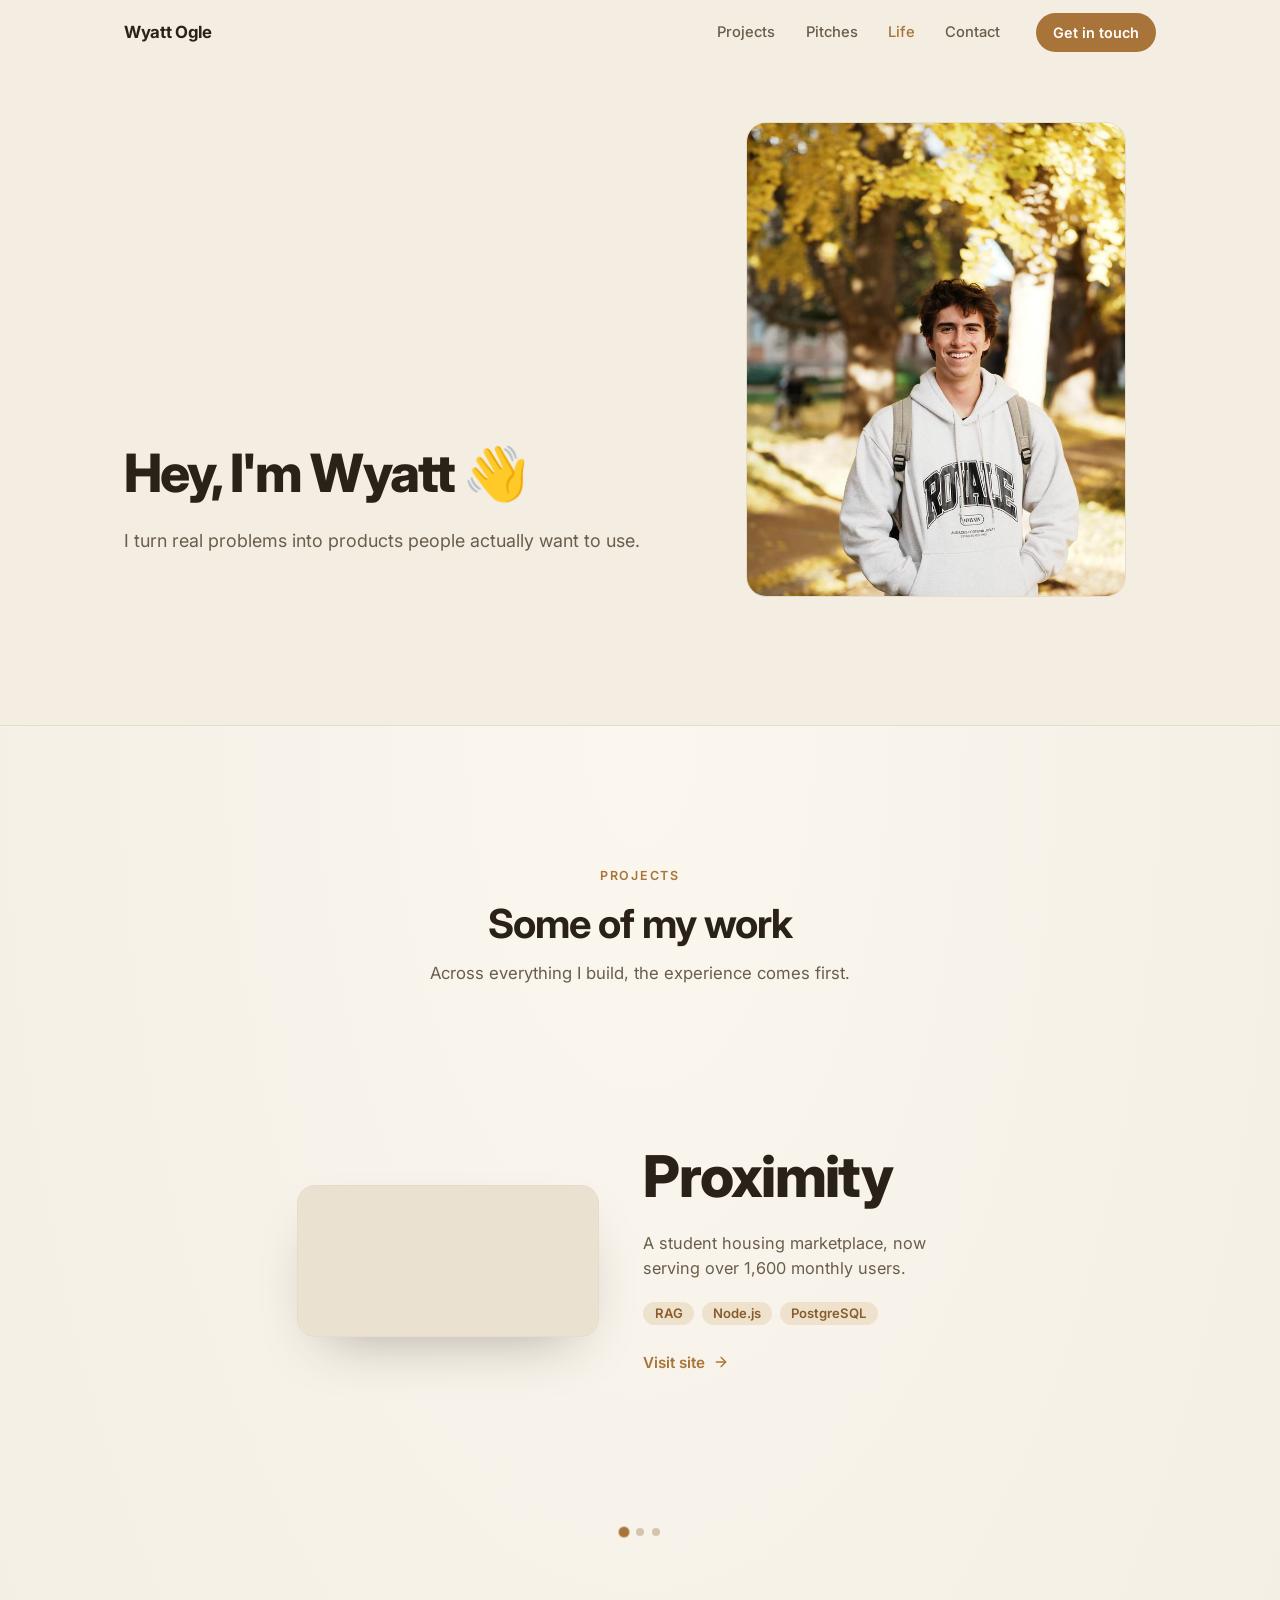
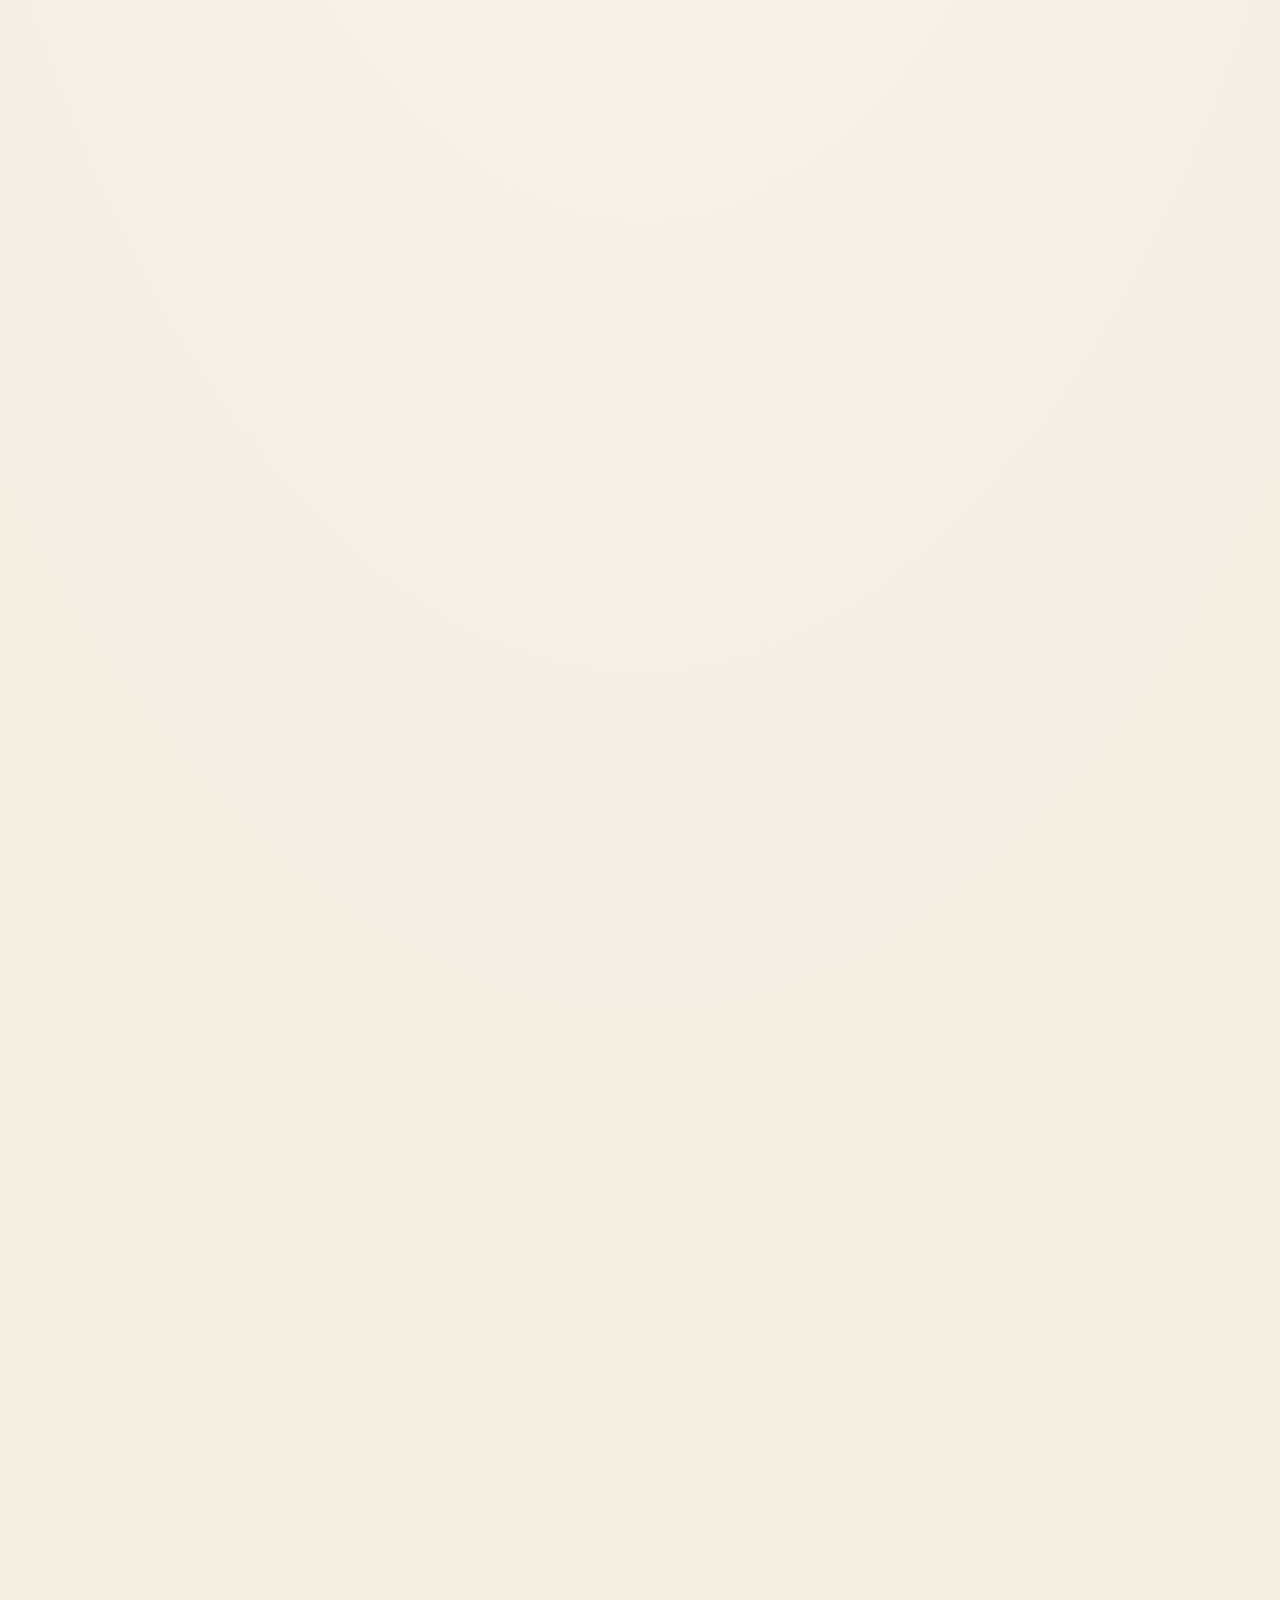
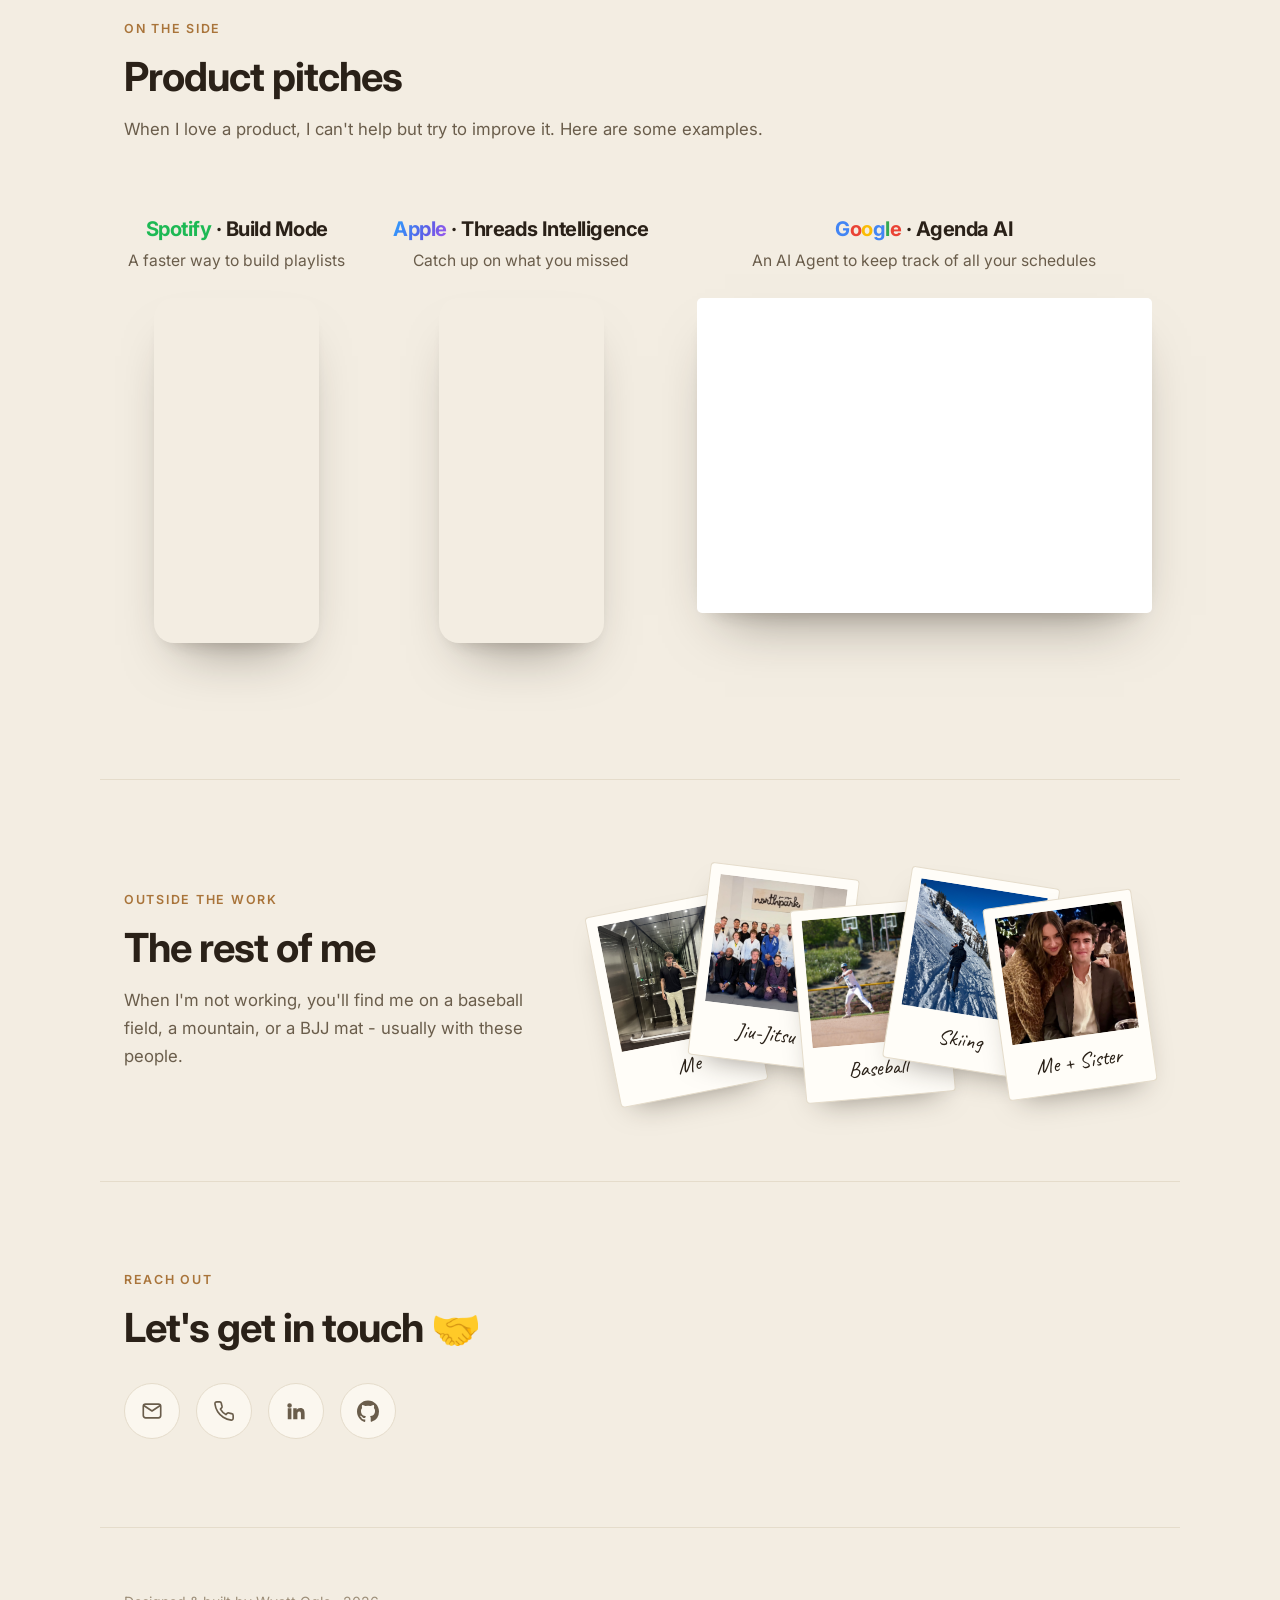
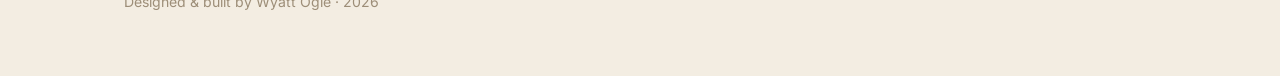
==== commit b8ccba58: "Stop demo embeds from hijacking the page scroll The pitch demos are live cross-origin apps running a" ====
--- a/index.html
+++ b/index.html
@@ -121,6 +121,7 @@
 
   <script src="scripts/renderResume.js" defer></script>
   <script src="scripts/uiInteractions.js" defer></script>
+  <script src="scripts/demoFrames.js" defer></script>
 
   <!-- Vercel Web Analytics -->
   <script>
--- a/styles.css
+++ b/styles.css
@@ -495,6 +495,73 @@
   /* Stacked on mobile — no need to stretch the specs to the video height */
   .story-clip-info { flex: 0 0 auto; justify-content: flex-start; text-align: center; }
   .story-clip-tags { justify-content: center; }
+  /* Hide the inline link button; the title itself opens a popup instead */
+  .story-clip-actions { display: none; }
+  .story-clip-name--link { cursor: pointer; }
+}
+
+/* Mobile "open this project" popup (title tap on the projects section) */
+.link-popup {
+  position: fixed;
+  inset: 0;
+  z-index: 9998;
+  display: none;
+}
+.link-popup.is-open { display: block; }
+.link-popup-backdrop {
+  position: absolute;
+  inset: 0;
+  background: rgba(42, 33, 24, 0.45);
+}
+.link-popup-card {
+  position: absolute;
+  left: 50%;
+  top: 50%;
+  transform: translate(-50%, -50%);
+  width: calc(100% - 3rem);
+  max-width: 400px;
+  box-sizing: border-box;
+  display: flex;
+  flex-direction: column;
+  gap: 0.9rem;
+  padding: 1.8rem 1.5rem;
+  background: var(--surface);
+  border-radius: 20px;
+  box-shadow: 0 24px 60px -24px rgba(42, 33, 24, 0.5);
+  animation: link-popup-pop 0.22s var(--ease);
+}
+@keyframes link-popup-pop {
+  from { opacity: 0; transform: translate(-50%, -50%) scale(0.94); }
+  to   { opacity: 1; transform: translate(-50%, -50%) scale(1); }
+}
+.link-popup-title {
+  margin: 0 0 0.2rem;
+  font-family: var(--font-display);
+  font-size: 1.15rem;
+  font-weight: 700;
+  color: var(--text);
+  text-align: center;
+}
+.link-popup-go {
+  display: inline-flex;
+  align-items: center;
+  justify-content: center;
+  gap: 0.4rem;
+  padding: 0.85rem 1rem;
+  border-radius: 12px;
+  font-weight: 700;
+  font-size: 1rem;
+  color: #fff;
+  background: var(--accent);
+}
+.link-popup-go:active { background: var(--accent-press); }
+.link-popup-cancel {
+  padding: 0.7rem 1rem;
+  border-radius: 12px;
+  font-weight: 600;
+  font-size: 0.95rem;
+  color: var(--text-2);
+  background: transparent;
 }
 
 /* Static fallback (reduced motion): just stack the clips */
@@ -1257,6 +1324,11 @@
 /* Embedded live demo — the final section */
 .cs-demo { margin-top: 3.4rem; }
 .cs-demo-frame {
+  /* One source of truth for the demo's height: the box holds it even while the
+     iframe is detached (see scripts/demoFrames.js), so parking an off-screen
+     demo never collapses the page under the visitor. */
+  --demo-h: min(80vh, 720px);
+  min-height: var(--demo-h);
   margin-top: 1.4rem;
   position: relative;
   border-radius: var(--radius);
@@ -1268,11 +1340,11 @@
 .cs-demo-frame iframe {
   display: block;
   width: 100%;
-  height: min(80vh, 720px);
+  height: var(--demo-h);
   border: 0;
 }
 @media (max-width: 640px) {
-  .cs-demo-frame iframe { height: min(76vh, 600px); }
+  .cs-demo-frame { --demo-h: min(76vh, 600px); }
 }
 /* Open-in-new-tab pill, pinned to the bottom-right of the demo frame */
 .cs-demo-open {
